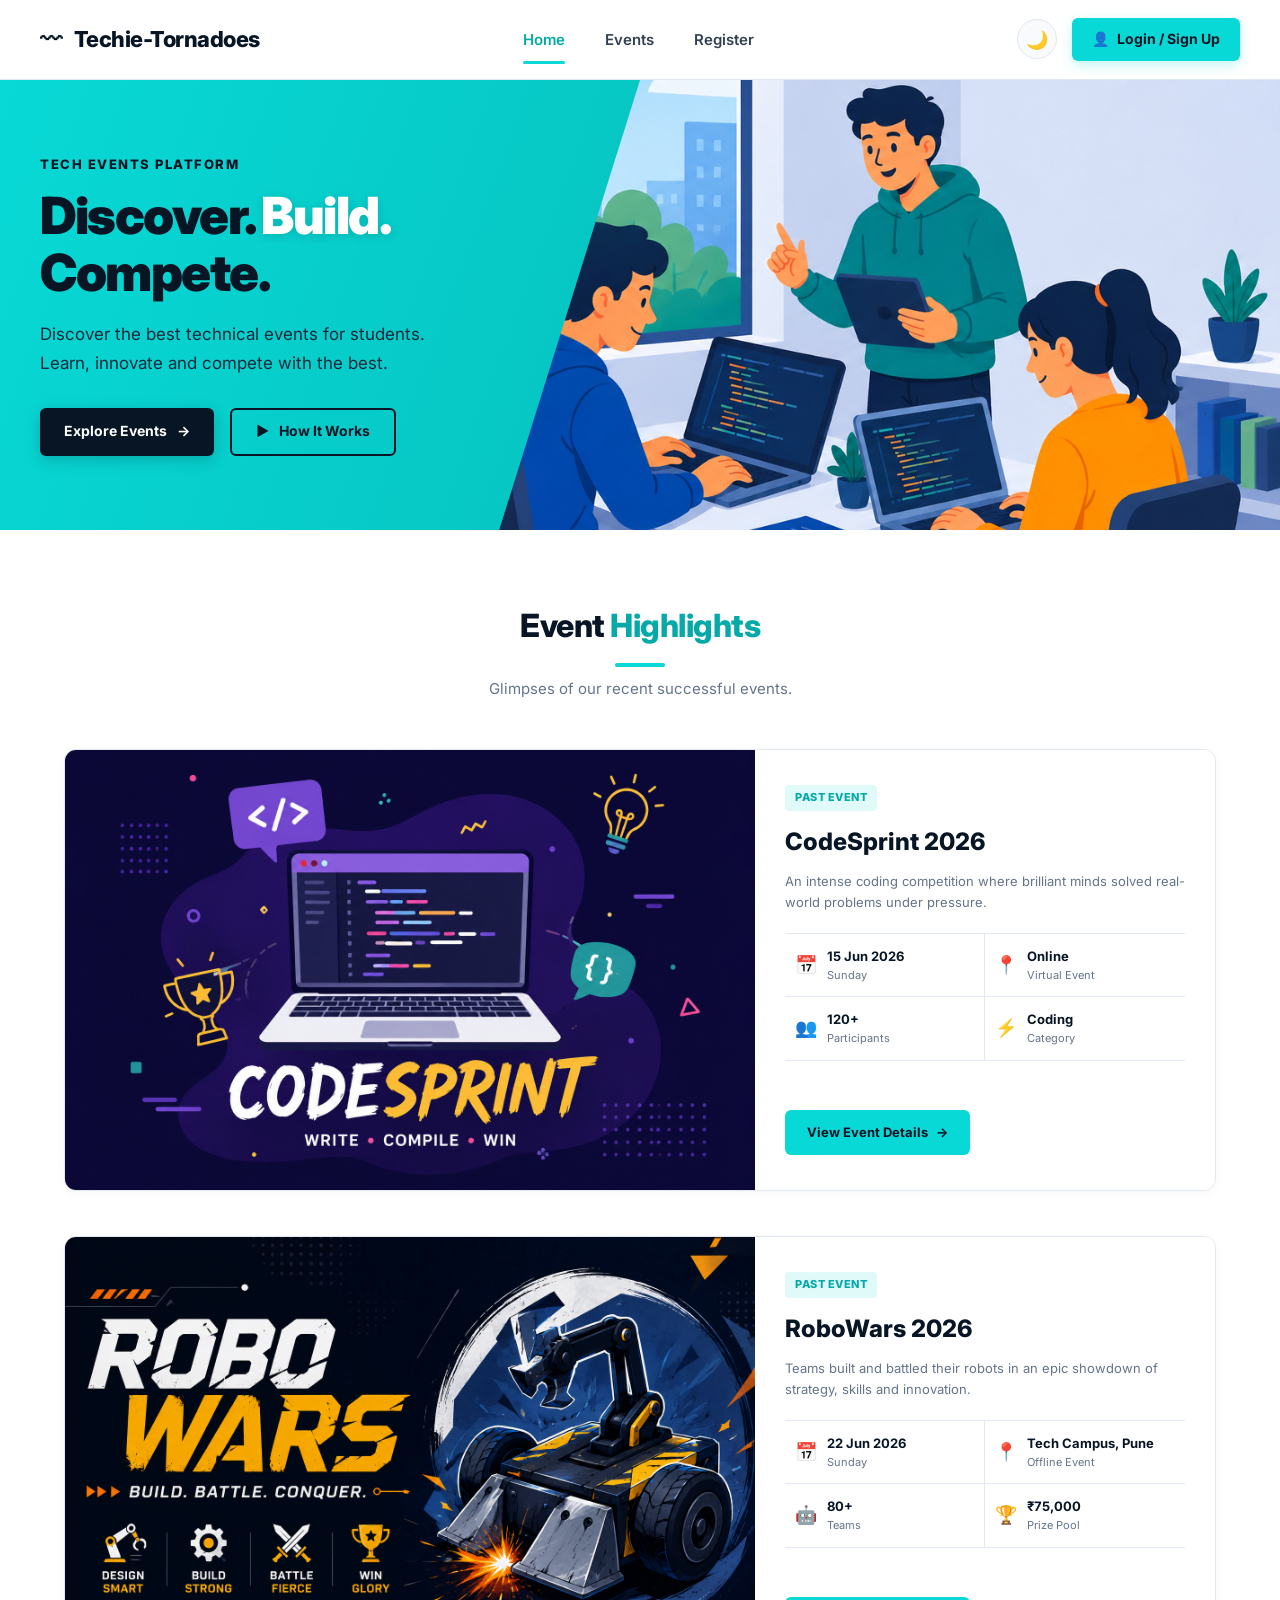
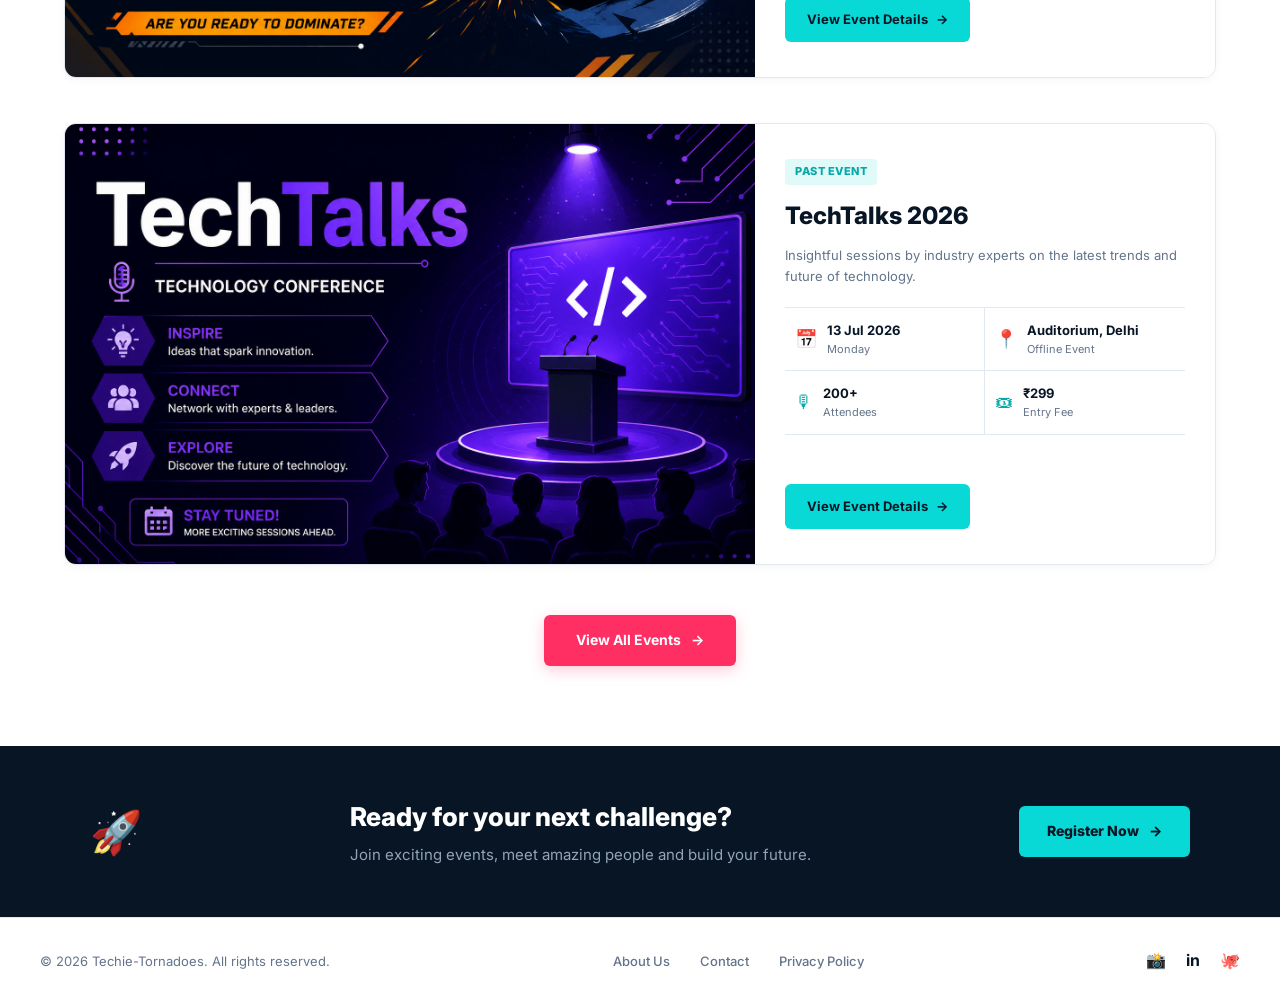
==== index.html @ 394c323d "merge remote changes" ====
<!DOCTYPE html>
<html lang="en">
<head>
    <meta charset="UTF-8">
    <meta name="viewport" content="width=device-width, initial-scale=1.0">
    <title>Techie-Tornadoes | Discover. Build. Compete.</title>
    <meta name="description" content="Discover the best technical events, workshops, hackathons and competitions for students with Techie-Tornadoes.">

    <!-- Google Fonts -->
    <link rel="preconnect" href="https://fonts.googleapis.com">
    <link rel="preconnect" href="https://fonts.gstatic.com" crossorigin>
    <link href="https://fonts.googleapis.com/css2?family=Inter:wght@400;500;600;700;800;900&display=swap" rel="stylesheet">

    <!-- Stylesheets -->
    <link rel="stylesheet" href="css/style.css">
    <link rel="stylesheet" href="css/dark-mode.css">
    <link rel="stylesheet" href="css/responsive.css">
</head>

<body>

    <!-- ================= NAVBAR ================= -->
    <header class="navbar">
        <div class="nav-container">
            <a href="index.html" class="brand">
                <span class="bimages/hero/hero.jpgrand-icon">〰</span>
                <span>Techie-Tornadoes</span>
            </a>

            <nav class="nav-links">
                <a href="index.html" class="active">Home</a>
                <a href="events.html">Events</a>
                <a href="registration.html">Register</a>
            </nav>

            <div class="nav-right-actions">
                <button type="button" class="dark-mode-toggle" id="themeToggle" aria-label="Toggle dark mode">
                    <span class="theme-icon">🌙</span>
                </button>
                <a href="registration.html" class="login-btn">
                    <span>👤</span>
                    Login / Sign Up
                </a>
            </div>
        </div>
    </header>

    <!-- ================= HERO ================= -->
    <main>
        <section class="hero">
            <div class="hero-content">
                <div class="hero-text">
                    <p class="eyebrow">TECH EVENTS PLATFORM</p>
                    <h1>Discover. <span class="turquoise">Build.</span> Compete.</h1>
                    <p class="hero-description">
                        Discover the best technical events for students.<br>
                        Learn, innovate and compete with the best.
                    </p>
                    <div class="hero-buttons">
                        <a href="events.html" class="primary-btn">
                            Explore Events <span>→</span>
                        </a>
                        <a href="#highlights" class="secondary-btn">
                            <span>▶</span> How It Works
                        </a>
                    </div>
                </div>

                <div class="hero-image">
                    <img src="images/herosection.png" alt="Students collaborating on tech project" onerror="this.src='https://images.unsplash.com/photo-1522071820081-009f0129c71c?auto=format&fit=crop&w=1000&q=80';">
                </div>
            </div>
        </section>

        <!-- ================= EVENT HIGHLIGHTS ================= -->
        <section id="highlights" class="highlights">
            <div class="section-header">
                <h2>Event <span>Highlights</span></h2>
                <p>Glimpses of our recent successful events.</p>
            </div>

            <div class="highlight-events">

                <!-- FEATURED EVENT 1: CODESPRINT -->
                <article class="highlight-event">
                    <div class="highlight-gallery">
                        <img class="main-event-image" src="images/codesprint.png" onerror="this.src='https://images.unsplash.com/photo-1517694712202-14dd9538aa97?auto=format&fit=crop&w=800&q=80';">
                    </div>

                    <div class="event-details">
                        <span class="past-event">PAST EVENT</span>
                        <h3>CodeSprint 2026</h3>
                        <p class="event-description">
                            An intense coding competition where brilliant minds solved real-world problems under pressure.
                        </p>

                        <div class="event-info-grid">
                            <div class="event-info">
                                <span class="info-icon">📅</span>
                                <div>
                                    <strong>15 Jun 2026</strong>
                                    <small>Sunday</small>
                                </div>
                            </div>
                            <div class="event-info">
                                <span class="info-icon">📍</span>
                                <div>
                                    <strong>Online</strong>
                                    <small>Virtual Event</small>
                                </div>
                            </div>
                            <div class="event-info">
                                <span class="info-icon">👥</span>
                                <div>
                                    <strong>120+</strong>
                                    <small>Participants</small>
                                </div>
                            </div>
                            <div class="event-info">
                                <span class="info-icon">⚡</span>
                                <div>
                                    <strong>Coding</strong>
                                    <small>Category</small>
                                </div>
                            </div>
                        </div>

                        <a href="events.html" class="event-details-btn">
                            View Event Details <span>→</span>
                        </a>
                    </div>
                </article>

                <!-- FEATURED EVENT 2: ROBOWARS -->
                <article class="highlight-event">
                    <div class="highlight-gallery">
                        <img class="main-event-image" src="images/robowars.png" alt="RoboWars 2026 Event" onerror="this.src='https://images.unsplash.com/photo-1485827404703-89b55fcc595e?auto=format&fit=crop&w=800&q=80';">
                    </div>

                    <div class="event-details">
                        <span class="past-event">PAST EVENT</span>
                        <h3>RoboWars 2026</h3>
                        <p class="event-description">
                            Teams built and battled their robots in an epic showdown of strategy, skills and innovation.
                        </p>

                        <div class="event-info-grid">
                            <div class="event-info">
                                <span class="info-icon">📅</span>
                                <div>
                                    <strong>22 Jun 2026</strong>
                                    <small>Sunday</small>
                                </div>
                            </div>
                            <div class="event-info">
                                <span class="info-icon">📍</span>
                                <div>
                                    <strong>Tech Campus, Pune</strong>
                                    <small>Offline Event</small>
                                </div>
                            </div>
                            <div class="event-info">
                                <span class="info-icon">🤖</span>
                                <div>
                                    <strong>80+</strong>
                                    <small>Teams</small>
                                </div>
                            </div>
                            <div class="event-info">
                                <span class="info-icon">🏆</span>
                                <div>
                                    <strong>₹75,000</strong>
                                    <small>Prize Pool</small>
                                </div>
                            </div>
                        </div>

                        <a href="events.html" class="event-details-btn">
                            View Event Details <span>→</span>
                        </a>
                    </div>
                </article>

                <!-- FEATURED EVENT 3: TECHTALKS -->
                <article class="highlight-event">
                    <div class="highlight-gallery">
                        <img class="main-event-image" src="images/techtalks.png" alt="TechTalks 2026 Event" onerror="this.src='https://images.unsplash.com/photo-1475721027785-f74eccf877e2?auto=format&fit=crop&w=800&q=80';">
                    </div>

                    <div class="event-details">
                        <span class="past-event">PAST EVENT</span>
                        <h3>TechTalks 2026</h3>
                        <p class="event-description">
                            Insightful sessions by industry experts on the latest trends and future of technology.
                        </p>

                        <div class="event-info-grid">
                            <div class="event-info">
                                <span class="info-icon">📅</span>
                                <div>
                                    <strong>13 Jul 2026</strong>
                                    <small>Monday</small>
                                </div>
                            </div>
                            <div class="event-info">
                                <span class="info-icon">📍</span>
                                <div>
                                    <strong>Auditorium, Delhi</strong>
                                    <small>Offline Event</small>
                                </div>
                            </div>
                            <div class="event-info">
                                <span class="info-icon">🎙</span>
                                <div>
                                    <strong>200+</strong>
                                    <small>Attendees</small>
                                </div>
                            </div>
                            <div class="event-info">
                                <span class="info-icon">🎟</span>
                                <div>
                                    <strong>₹299</strong>
                                    <small>Entry Fee</small>
                                </div>
                            </div>
                        </div>

                        <a href="events.html" class="event-details-btn">
                            View Event Details <span>→</span>
                        </a>
                    </div>
                </article>

            </div>

            <a href="events.html" class="view-events">
                View All Events <span>→</span>
            </a>
        </section>

        <!-- ================= CTA ================= -->
        <section class="cta">
            <div class="cta-container">
                <div class="cta-icon">🚀</div>
                <div class="cta-text">
                    <h2>Ready for your next challenge?</h2>
                    <p>Join exciting events, meet amazing people and build your future.</p>
                </div>
                <a href="registration.html" class="cta-button">
                    Register Now <span>→</span>
                </a>
            </div>
        </section>
    </main>

    <!-- ================= FOOTER ================= -->
    <footer>
        <div class="footer-container">
            <p>© <span data-current-year>2026</span> Techie-Tornadoes. All rights reserved.</p>
            <div class="footer-links">
                <a href="#">About Us</a>
                <a href="#">Contact</a>
                <a href="#">Privacy Policy</a>
            </div>
            <div class="social-links">
                <a href="#" aria-label="Instagram">📸</a>
                <a href="#" aria-label="LinkedIn">in</a>
                <a href="#" aria-label="GitHub">🐙</a>
            </div>
        </div>
    </footer>

    <!-- Scripts -->
    <script src="js/storage.js"></script>
    <script src="js/dark-mode.js"></script>
    <script src="js/main.js"></script>

</body>

</html>
---- css/style.css ----
/* =====================================================
   TECHIE-TORNADOES
   Main Website Styles & Design System
   ===================================================== */

/* ================= VARIABLES ================= */
:root {
    --primary: #08d9d6;
    --primary-dark: #05aaa8;
    --primary-light: #e0f9f9;

    --pink: #ff2e63;
    --pink-dark: #e92558;
    --pink-light: #ffe8ef;

    --navy: #071525;
    --navy-light: #152232;
    --dark: #151a22;

    --text: #111827;
    --text-muted: #64748b;

    --background: #f8fafc;
    --white: #ffffff;

    --border: #e2e8f0;
    --border-subtle: #edf2f7;

    --radius-sm: 6px;
    --radius: 12px;
    --radius-lg: 16px;

    --shadow-sm: 0 2px 8px rgba(7, 21, 37, 0.04);
    --shadow: 0 8px 25px rgba(7, 21, 37, 0.08);
    --shadow-hover: 0 16px 35px rgba(7, 21, 37, 0.12);

    --transition: all 0.25s cubic-bezier(0.4, 0, 0.2, 1);
}

/* ================= RESET ================= */
* {
    margin: 0;
    padding: 0;
    box-sizing: border-box;
}

html {
    scroll-behavior: smooth;
    font-size: 16px;
}

body {
    font-family: 'Inter', -apple-system, BlinkMacSystemFont, "Segoe UI", Roboto, sans-serif;
    color: var(--text);
    background: var(--background);
    line-height: 1.6;
    overflow-x: hidden;
    transition: background-color 0.3s ease, color 0.3s ease;
}

a {
    text-decoration: none;
    color: inherit;
    transition: var(--transition);
}

img {
    max-width: 100%;
    height: auto;
    display: block;
}

button, input, select, textarea {
    font-family: inherit;
}

/* ================= NAVBAR ================= */
.navbar {
    height: 80px;
    background: var(--white);
    border-bottom: 1px solid var(--border);
    position: sticky;
    top: 0;
    z-index: 1000;
    transition: var(--transition);
}

.navbar-scrolled {
    box-shadow: var(--shadow);
    height: 72px;
}

.nav-container {
    max-width: 1380px;
    height: 100%;
    margin: 0 auto;
    padding: 0 40px;
    display: flex;
    align-items: center;
    justify-content: space-between;
    gap: 20px;
}

.brand {
    display: flex;
    align-items: center;
    gap: 12px;
    color: var(--navy);
    font-size: 22px;
    font-weight: 800;
    letter-spacing: -0.5px;
}

.brand-icon {
    width: 38px;
    height: 38px;
    display: flex;
    align-items: center;
    justify-content: center;
    border: 3px solid var(--primary);
    border-radius: 50%;
    color: var(--primary);
    font-size: 22px;
    font-weight: 900;
    transform: rotate(-10deg);
    transition: var(--transition);
}

.brand:hover .brand-icon {
    transform: rotate(15deg) scale(1.05);
}

.nav-links {
    display: flex;
    align-items: center;
    gap: 40px;
}

.nav-links a {
    position: relative;
    padding: 10px 0;
    font-size: 15px;
    font-weight: 600;
    color: #334155;
}

.nav-links a:hover {
    color: var(--primary-dark);
}

.nav-links a.active {
    color: var(--primary-dark);
}

.nav-links a.active::after {
    content: "";
    position: absolute;
    left: 0;
    bottom: -2px;
    width: 100%;
    height: 3px;
    background: var(--primary);
    border-radius: 2px;
}

.nav-right-actions {
    display: flex;
    align-items: center;
    gap: 15px;
}

.login-btn {
    display: inline-flex;
    align-items: center;
    gap: 8px;
    padding: 10px 20px;
    border-radius: var(--radius-sm);
    background: var(--primary);
    color: var(--navy);
    font-size: 14px;
    font-weight: 700;
    box-shadow: 0 4px 12px rgba(8, 217, 214, 0.25);
    transition: var(--transition);
}

.login-btn:hover {
    background: var(--primary-dark);
    color: white;
    transform: translateY(-2px);
    box-shadow: 0 6px 18px rgba(8, 217, 214, 0.35);
}

/* Dark Mode Toggle Button */
.dark-mode-toggle {
    background: var(--background);
    border: 1px solid var(--border);
    color: var(--navy);
    width: 40px;
    height: 40px;
    border-radius: 50%;
    display: flex;
    align-items: center;
    justify-content: center;
    cursor: pointer;
    font-size: 18px;
    transition: var(--transition);
}

.dark-mode-toggle:hover {
    background: var(--primary-light);
    border-color: var(--primary);
    transform: rotate(20deg);
}

/* ================= HERO SECTION ================= */
.hero {
    background: #f4fbfc;
    overflow: hidden;
}

.hero-content {
    position: relative;
    min-height: 450px;
    max-width: 1500px;
    margin: 0 auto;
    overflow: hidden;
}
.hero-text {
    position: relative;
    width: 50%;
    min-height: 450px;
    padding: 70px 60px 70px max(40px, calc((100vw - 1380px) / 2));
    display: flex;
    flex-direction: column;
    justify-content: center;
    background: linear-gradient(110deg, #08d9d6 0%, #06c3c0 100%);
    z-index: 2;
    clip-path: polygon(0 0, 100% 0, 78% 100%, 0 100%);
}
.eyebrow {
    color: var(--navy);
    font-size: 13px;
    font-weight: 800;
    letter-spacing: 1.5px;
    text-transform: uppercase;
    margin-bottom: 12px;
    position: relative;
    z-index: 2;
}

.hero h1 {
    position: relative;
    z-index: 2;
    font-size: clamp(38px, 4vw, 56px);
    line-height: 1.1;
    letter-spacing: -1.5px;
    font-weight: 900;
    color: var(--navy);
    margin-bottom: 20px;
}

.hero h1 span.turquoise {
    color: var(--white);
    text-shadow: 0 2px 10px rgba(7, 21, 37, 0.15);
}

.hero-description {
    position: relative;
    z-index: 2;
    color: #1e293b;
    font-size: 17px;
    line-height: 1.7;
    margin-bottom: 30px;
    max-width: 480px;
}

.hero-buttons {
    position: relative;
    z-index: 3;
    display: flex;
    align-items: center;
    gap: 16px;
}

.primary-btn, .secondary-btn {
    min-height: 48px;
    padding: 0 24px;
    display: inline-flex;
    align-items: center;
    justify-content: center;
    gap: 10px;
    border-radius: var(--radius-sm);
    font-size: 14px;
    font-weight: 700;
    cursor: pointer;
    transition: var(--transition);
}

.primary-btn {
    background: var(--navy);
    color: white;
    box-shadow: 0 4px 15px rgba(7, 21, 37, 0.2);
}

.primary-btn:hover {
    background: var(--navy-light);
    transform: translateY(-2px);
    box-shadow: 0 8px 22px rgba(7, 21, 37, 0.3);
}

.secondary-btn {
    background: transparent;
    border: 2px solid var(--navy);
    color: var(--navy);
}

.secondary-btn:hover {
    background: rgba(7, 21, 37, 0.08);
    transform: translateY(-2px);
}
.hero-image {
    position: absolute;
    top: 0;
    right: 0;
    width: 100%;
    height: 100%;
    overflow: hidden;
    z-index: 1;
}

.hero-image img {
    width: 100%;
    height: 100%;
    object-fit: cover;
    object-position: center;
    transition: transform 0.6s ease;
}

.hero-image:hover img {
    transform: scale(1.03);
}
/* ================= EVENT HIGHLIGHTS ================= */
.highlights {
    padding: 70px 5% 80px;
    background: var(--white);
    text-align: center;
}

.section-header {
    margin-bottom: 48px;
}

.section-header h2 {
    font-size: 32px;
    font-weight: 800;
    color: var(--navy);
    letter-spacing: -0.5px;
}

.section-header h2 span {
    color: var(--primary-dark);
}

.section-header h2::after {
    content: "";
    display: block;
    width: 50px;
    height: 4px;
    background: var(--primary);
    margin: 12px auto 0;
    border-radius: 2px;
}

.section-header p {
    margin-top: 10px;
    color: var(--text-muted);
    font-size: 15px;
}

.highlight-events {
    max-width: 1240px;
    margin: 0 auto;
    display: flex;
    flex-direction: column;
    gap: 45px;
}

.highlight-event {
    width: 100%;
    min-height: 440px;
    display: grid;
    grid-template-columns: 60% 40%;
    background: var(--white);
    border: 1px solid var(--border);
    border-radius: var(--radius);
    overflow: hidden;
    box-shadow: var(--shadow-sm);
    text-align: left;
    transition: var(--transition);
}

.highlight-event:hover {
    transform: translateY(-4px);
    box-shadow: var(--shadow-hover);
}

.highlight-gallery {
    position: relative;
    min-height: 440px;
    background: var(--dark);
    overflow: hidden;
}

.main-event-image {
    width: 100%;
    height: 440px;
    object-fit: cover;
    object-position: center;
    display: block;
}

.event-details {
    padding: 35px 30px;
    display: flex;
    flex-direction: column;
    background: white;
}

.past-event {
    width: fit-content;
    padding: 4px 10px;
    border-radius: 4px;
    background: var(--primary-light);
    color: var(--primary-dark);
    font-size: 11px;
    font-weight: 800;
    letter-spacing: 0.5px;
    margin-bottom: 12px;
}

.event-details h3 {
    color: var(--navy);
    font-size: 24px;
    font-weight: 800;
    margin-bottom: 10px;
}

.event-description {
    color: var(--text-muted);
    font-size: 13px;
    line-height: 1.6;
    margin-bottom: 20px;
}

.event-info-grid {
    display: grid;
    grid-template-columns: repeat(2, 1fr);
    border-top: 1px solid var(--border);
    margin-bottom: 24px;
}

.event-info {
    padding: 12px 10px;
    display: flex;
    align-items: center;
    gap: 10px;
    border-bottom: 1px solid var(--border);
}

.event-info:nth-child(odd) {
    border-right: 1px solid var(--border);
}

.info-icon {
    font-size: 18px;
    color: var(--primary-dark);
}

.event-info strong {
    display: block;
    color: var(--navy);
    font-size: 13px;
    font-weight: 700;
}

.event-info small {
    display: block;
    color: var(--text-muted);
    font-size: 11px;
}

.event-details-btn {
    width: fit-content;
    padding: 12px 22px;
    margin-top: auto;
    border-radius: var(--radius-sm);
    background: var(--primary);
    color: var(--navy);
    font-size: 13px;
    font-weight: 700;
    display: inline-flex;
    align-items: center;
    gap: 8px;
    transition: var(--transition);
}

.event-details-btn:hover {
    background: var(--primary-dark);
    color: white;
    transform: translateY(-2px);
}

.view-events {
    margin-top: 50px;
    padding: 14px 32px;
    display: inline-flex;
    align-items: center;
    gap: 10px;
    border-radius: var(--radius-sm);
    background: var(--pink);
    color: white;
    font-size: 14px;
    font-weight: 700;
    box-shadow: 0 4px 15px rgba(255, 46, 99, 0.25);
    transition: var(--transition);
}

.view-events:hover {
    background: var(--pink-dark);
    transform: translateY(-2px);
    box-shadow: 0 8px 22px rgba(255, 46, 99, 0.35);
}

/* ================= CTA ================= */
.cta {
    background: var(--navy);
    color: white;
    padding: 50px 20px;
}

.cta-container {
    max-width: 1100px;
    margin: 0 auto;
    display: flex;
    align-items: center;
    justify-content: space-between;
    gap: 30px;
}

.cta-icon {
    font-size: 42px;
    color: var(--primary);
}

.cta-text flex {
    flex: 1;
}

.cta-text h2 {
    font-size: 26px;
    font-weight: 800;
    margin-bottom: 6px;
}

.cta-text p {
    color: #94a3b8;
    font-size: 15px;
}

.cta-button {
    padding: 14px 28px;
    border-radius: var(--radius-sm);
    background: var(--primary);
    color: var(--navy);
    font-weight: 800;
    font-size: 14px;
    white-space: nowrap;
    display: inline-flex;
    align-items: center;
    gap: 10px;
    transition: var(--transition);
}

.cta-button:hover {
    background: white;
    transform: translateY(-2px);
}

/* ================= FOOTER ================= */
footer {
    background: var(--white);
    border-top: 1px solid var(--border);
    padding: 30px 0;
}

.footer-container {
    max-width: 1380px;
    margin: 0 auto;
    padding: 0 40px;
    display: flex;
    align-items: center;
    justify-content: space-between;
    gap: 20px;
}

.footer-container p {
    color: var(--text-muted);
    font-size: 13px;
}

.footer-links {
    display: flex;
    gap: 30px;
}

.footer-links a {
    color: var(--text-muted);
    font-size: 13px;
    font-weight: 500;
}

.footer-links a:hover {
    color: var(--primary-dark);
}

.social-links {
    display: flex;
    gap: 20px;
}

.social-links a {
    color: var(--navy);
    font-size: 16px;
    font-weight: 700;
}

.social-links a:hover {
    color: var(--primary-dark);
}

/* Button Ripple Effect */
.ripple {
    position: absolute;
    border-radius: 50%;
    transform: scale(0);
    animation: ripple-animation 0.6s linear;
    background-color: rgba(255, 255, 255, 0.4);
}

@keyframes ripple-animation {
    to {
        transform: scale(4);
        opacity: 0;
    }
}
---- css/dark-mode.css ----
/* =====================================================
   TECHIE-TORNADOES
   Dark Mode Theme Stylesheet
   Activated via body.dark-mode or [data-theme="dark"]
   ===================================================== */

body.dark-mode,
[data-theme="dark"] body {
    --background: #07111e;
    --white: #0d1929;
    --navy: #f8fafc;
    --text: #e2e8f0;
    --text-muted: #94a3b8;
    --border: #1e2d42;
    --border-subtle: #162436;
    --shadow: 0 8px 30px rgba(0, 0, 0, 0.4);
    --shadow-hover: 0 16px 40px rgba(0, 0, 0, 0.6);
    background-color: var(--background);
    color: var(--text);
}

/* Navbar Dark Mode */
body.dark-mode .navbar {
    background: #0b1726;
    border-bottom-color: #1e2d42;
}

body.dark-mode .brand {
    color: #f8fafc;
}

body.dark-mode .nav-links a {
    color: #cbd5e1;
}

body.dark-mode .nav-links a:hover,
body.dark-mode .nav-links a.active {
    color: var(--primary);
}

body.dark-mode .dark-mode-toggle {
    background: #162538;
    border-color: #283a54;
    color: #fbbf24;
}

/* Hero Section Dark Mode */
body.dark-mode .hero {
    background: #07111e;
}

body.dark-mode .hero-text::after {
    background: #07111e;
}

body.dark-mode .hero h1 {
    color: #07111e;
}

body.dark-mode .eyebrow {
    color: #07111e;
}

body.dark-mode .hero-description {
    color: #0f172a;
}

body.dark-mode .secondary-btn {
    border-color: #07111e;
    color: #07111e;
}

/* Highlights Section Dark Mode */
body.dark-mode .highlights {
    background: #091524;
}

body.dark-mode .section-header h2 {
    color: #f8fafc;
}

body.dark-mode .highlight-event {
    background: #0f1d2e;
    border-color: #1e2e45;
}

body.dark-mode .event-details {
    background: #0f1d2e;
}

body.dark-mode .event-details h3 {
    color: #f8fafc;
}

body.dark-mode .event-info strong {
    color: #f8fafc;
}

body.dark-mode .past-event {
    background: rgba(8, 217, 214, 0.15);
    color: var(--primary);
}

/* Events Page Dark Mode */
body.dark-mode .events-hero-text h1,
body.dark-mode .events-eyebrow,
body.dark-mode .events-hero-text p {
    color: #07111e;
}

body.dark-mode .events-eyebrow {
    background: rgba(7, 17, 30, 0.12);
}

body.dark-mode .events-hero::after {
    background: linear-gradient(to bottom, transparent, var(--background));
}

body.dark-mode .event-controls {
    background: #0f1d2e;
    border-color: #1e2e45;
    box-shadow: 0 2px 12px rgba(0, 0, 0, 0.25);
}

body.dark-mode .search-box,
body.dark-mode .filter-select,
body.dark-mode .category-filter {
    background: #152438;
    border-color: #24364e;
    color: #e2e8f0;
}

body.dark-mode .search-box:focus-within,
body.dark-mode .filter-select:focus {
    background: #1a2d45;
    border-color: var(--primary);
    box-shadow: 0 0 0 3px rgba(8, 217, 214, 0.15);
}

body.dark-mode .filter-select:hover {
    background: #1a2d45;
    border-color: #2e4562;
}

body.dark-mode .search-box input {
    color: #e2e8f0;
}

body.dark-mode .search-box input::placeholder {
    color: #64748b;
}

body.dark-mode .category-filter:hover {
    border-color: var(--primary);
    box-shadow: 0 4px 12px rgba(8, 217, 214, 0.12);
}

body.dark-mode .category-filter.active {
    background: linear-gradient(135deg, var(--primary) 0%, #06c6c4 100%);
    color: #07111e;
    box-shadow: 0 4px 16px rgba(8, 217, 214, 0.25);
}

body.dark-mode .event-row {
    background: #0f1d2e;
    border-color: #1e2e45;
    box-shadow: 0 2px 12px rgba(0, 0, 0, 0.2);
}

body.dark-mode .event-row:hover {
    border-color: rgba(8, 217, 214, 0.35);
    box-shadow: 0 10px 28px rgba(0, 0, 0, 0.35);
}

body.dark-mode .event-row:hover .event-main-info h2 {
    color: var(--primary);
}

body.dark-mode .event-row:hover .event-description .event-details > div {
    background: rgba(8, 217, 214, 0.06);
}

body.dark-mode .event-main-info h2 {
    color: #f8fafc;
}

body.dark-mode .event-basic-info span {
    color: #94a3b8;
}

body.dark-mode .event-description p {
    color: #94a3b8;
}

body.dark-mode .event-description .event-details span {
    color: #64748b;
}

body.dark-mode .event-details b {
    color: #f8fafc;
}

body.dark-mode .event-description .event-details > div {
    border-color: #24364e;
}

body.dark-mode .event-description {
    border-left-color: #24364e;
}

body.dark-mode .details-toggle-btn {
    background: rgba(8, 217, 214, 0.08);
    border-color: rgba(8, 217, 214, 0.25);
    color: var(--primary);
}

body.dark-mode .details-toggle-btn:hover {
    background: rgba(8, 217, 214, 0.15);
    border-color: var(--primary);
    color: #ffffff;
}

body.dark-mode .direct-register-btn {
    color: #07111e;
}

body.dark-mode .direct-register-btn:hover {
    color: #ffffff;
}

body.dark-mode .event-extra-details {
    background: linear-gradient(135deg, #0a1422 0%, #0d1a2a 100%);
    border-left-color: var(--primary);
}

body.dark-mode .extra-desc {
    color: #94a3b8 !important;
}

body.dark-mode .no-events-state {
    background: #0f1d2e;
    border-color: #24364e;
}

body.dark-mode .no-events-state h3 {
    color: #f8fafc;
}

/* Registration Page Dark Mode */
body.dark-mode .registration-page {
    background: #07111e;
}

body.dark-mode .intro-eyebrow,
body.dark-mode .intro-content h1,
body.dark-mode .intro-description {
    color: #07111e;
}

body.dark-mode .stat-card {
    background: rgba(7, 17, 30, 0.25);
    border-color: rgba(255, 255, 255, 0.3);
}

body.dark-mode .registration-form-section {
    background: #07111e;
}

body.dark-mode .registration-card {
    background: #0f1d2e;
    border-color: #1e2e45;
}

body.dark-mode .form-heading h2 {
    color: #f8fafc;
}

body.dark-mode .form-group label {
    color: #f8fafc;
}

body.dark-mode .input-wrapper,
body.dark-mode .form-group select,
body.dark-mode .social-register button {
    background: #152438;
    border-color: #24364e;
    color: #e2e8f0;
}

body.dark-mode .input-wrapper input {
    color: #e2e8f0;
}

body.dark-mode .why-join {
    background: #091524;
}

body.dark-mode .why-heading h2,
body.dark-mode .benefit h3 {
    color: #f8fafc;
}

body.dark-mode footer {
    background: #0b1726;
    border-top-color: #1e2d42;
}

body.dark-mode .footer-container p,
body.dark-mode .footer-links a,
body.dark-mode .social-links a {
    color: #94a3b8;
}
---- css/responsive.css ----
/* =====================================================
   TECHIE-TORNADOES
   Responsive Media Queries & Mobile Menu Drawer
   ===================================================== */

/* ================= MOBILE HAMBURGER TOGGLE ================= */
.mobile-menu-toggle {
    display: none;
    flex-direction: column;
    justify-content: space-between;
    width: 28px;
    height: 20px;
    background: transparent;
    border: none;
    cursor: pointer;
    z-index: 1100;
    padding: 0;
}

.mobile-menu-toggle .bar {
    width: 100%;
    height: 3px;
    background: var(--navy);
    border-radius: 2px;
    transition: var(--transition);
}

.mobile-menu-toggle.is-active .bar:nth-child(1) {
    transform: translateY(8px) rotate(45deg);
}

.mobile-menu-toggle.is-active .bar:nth-child(2) {
    opacity: 0;
}

.mobile-menu-toggle.is-active .bar:nth-child(3) {
    transform: translateY(-9px) rotate(-45deg);
}

/* ================= TABLET & DESKTOP (1024px to 1200px) ================= */
@media (max-width: 1100px) {
    .nav-container {
        padding: 0 25px;
    }

    .hero-content {
        grid-template-columns: 50% 50%;
    }

    .highlight-event {
        grid-template-columns: 55% 45%;
    }

    .event-row {
        grid-template-columns: 160px 170px 1fr 120px;
        gap: 15px;
    }

    .registration-page {
        grid-template-columns: 45% 55%;
    }

    .intro-stats {
        grid-template-columns: 1fr;
        gap: 8px;
    }
}

/* ================= MEDIUM TABLET (768px to 1024px) ================= */
@media (max-width: 900px) {
    .event-controls {
        grid-template-columns: 1fr 1fr;
        grid-template-rows: auto auto;
    }

    .event-row {
        grid-template-columns: 1fr;
        gap: 15px;
        text-align: left;
    }

    .event-image {
        height: 180px;
    }

    .event-description {
        padding-left: 0;
        border-left: none;
    }

    .event-actions {
        align-items: flex-start;
        flex-direction: row;
        gap: 15px;
    }

    .registration-page {
        grid-template-columns: 1fr;
    }

    .registration-intro {
        padding: 40px 20px;
    }

    .intro-content {
        margin-left: 0;
        padding: 0;
        max-width: 100%;
    }

    .registration-form-section {
        padding: 25px 15px;
    }
}

/* ================= MOBILE VIEWPORTS (Up to 768px) ================= */
@media (max-width: 768px) {
    /* Navbar Mobile Menu Drawer */
    .mobile-menu-toggle {
        display: flex;
    }

    .nav-links {
        position: fixed;
        top: 80px;
        left: 0;
        width: 100%;
        height: calc(100vh - 80px);
        background: var(--white);
        flex-direction: column;
        align-items: center;
        justify-content: flex-start;
        padding-top: 40px;
        gap: 30px;
        transform: translateY(-100%);
        opacity: 0;
        visibility: hidden;
        transition: var(--transition);
        z-index: 1000;
        box-shadow: var(--shadow);
    }

    .nav-links.mobile-open {
        transform: translateY(0);
        opacity: 1;
        visibility: visible;
    }

    .nav-links a {
        font-size: 18px;
    }

    /* Hero Responsive */
    .hero-content {
        grid-template-columns: 1fr;
    }

    .hero-text {
        padding: 45px 20px;
    }

    .hero-text::after {
        display: none;
    }

    .hero h1 {
        font-size: 34px;
    }

    .hero-image {
        height: 250px;
    }

    .hero-buttons {
        flex-direction: column;
        align-items: stretch;
    }

    .primary-btn, .secondary-btn {
        width: 100%;
    }

    /* Event Highlights Responsive */
    .highlight-event {
        grid-template-columns: 1fr;
        min-height: auto;
    }

    .highlight-gallery {
        min-height: 280px;
    }

    .main-event-image {
        height: 220px;
    }

    .gallery-arrow {
        top: 110px;
    }

    .event-details {
        padding: 25px 20px;
    }

    .event-info-grid {
        grid-template-columns: 1fr;
    }

    .event-info:nth-child(odd) {
        border-right: none;
    }

    /* Events Search Controls Responsive */
    .events-hero-content {
        grid-template-columns: 1fr;
    }

    .events-hero-image {
        height: 200px;
    }

    .events-hero-image::before {
        display: none;
    }

    .events-main {
        padding: 25px 15px 40px;
    }

    .event-controls {
        grid-template-columns: 1fr;
    }

    .category-filters {
        padding-bottom: 8px;
    }

    /* Registration Form Responsive */
    .form-row {
        grid-template-columns: 1fr;
        gap: 12px;
    }

    .registration-card {
        padding: 25px 20px;
    }

    .social-register {
        grid-template-columns: 1fr;
    }

    .benefits-grid {
        grid-template-columns: 1fr;
        gap: 20px;
    }

    .cta-container, .login-cta-container {
        flex-direction: column;
        text-align: center;
        gap: 20px;
    }

    .footer-container {
        flex-direction: column;
        text-align: center;
        gap: 20px;
    }
}

/* ================= SMALL MOBILE (Up to 375px) ================= */
@media (max-width: 375px) {
    .nav-container {
        padding: 0 15px;
    }

    .brand {
        font-size: 18px;
    }

    .brand-icon {
        width: 32px;
        height: 32px;
        font-size: 18px;
    }

    .hero h1 {
        font-size: 28px;
    }

    .intro-content h1 {
        font-size: 30px;
    }
}
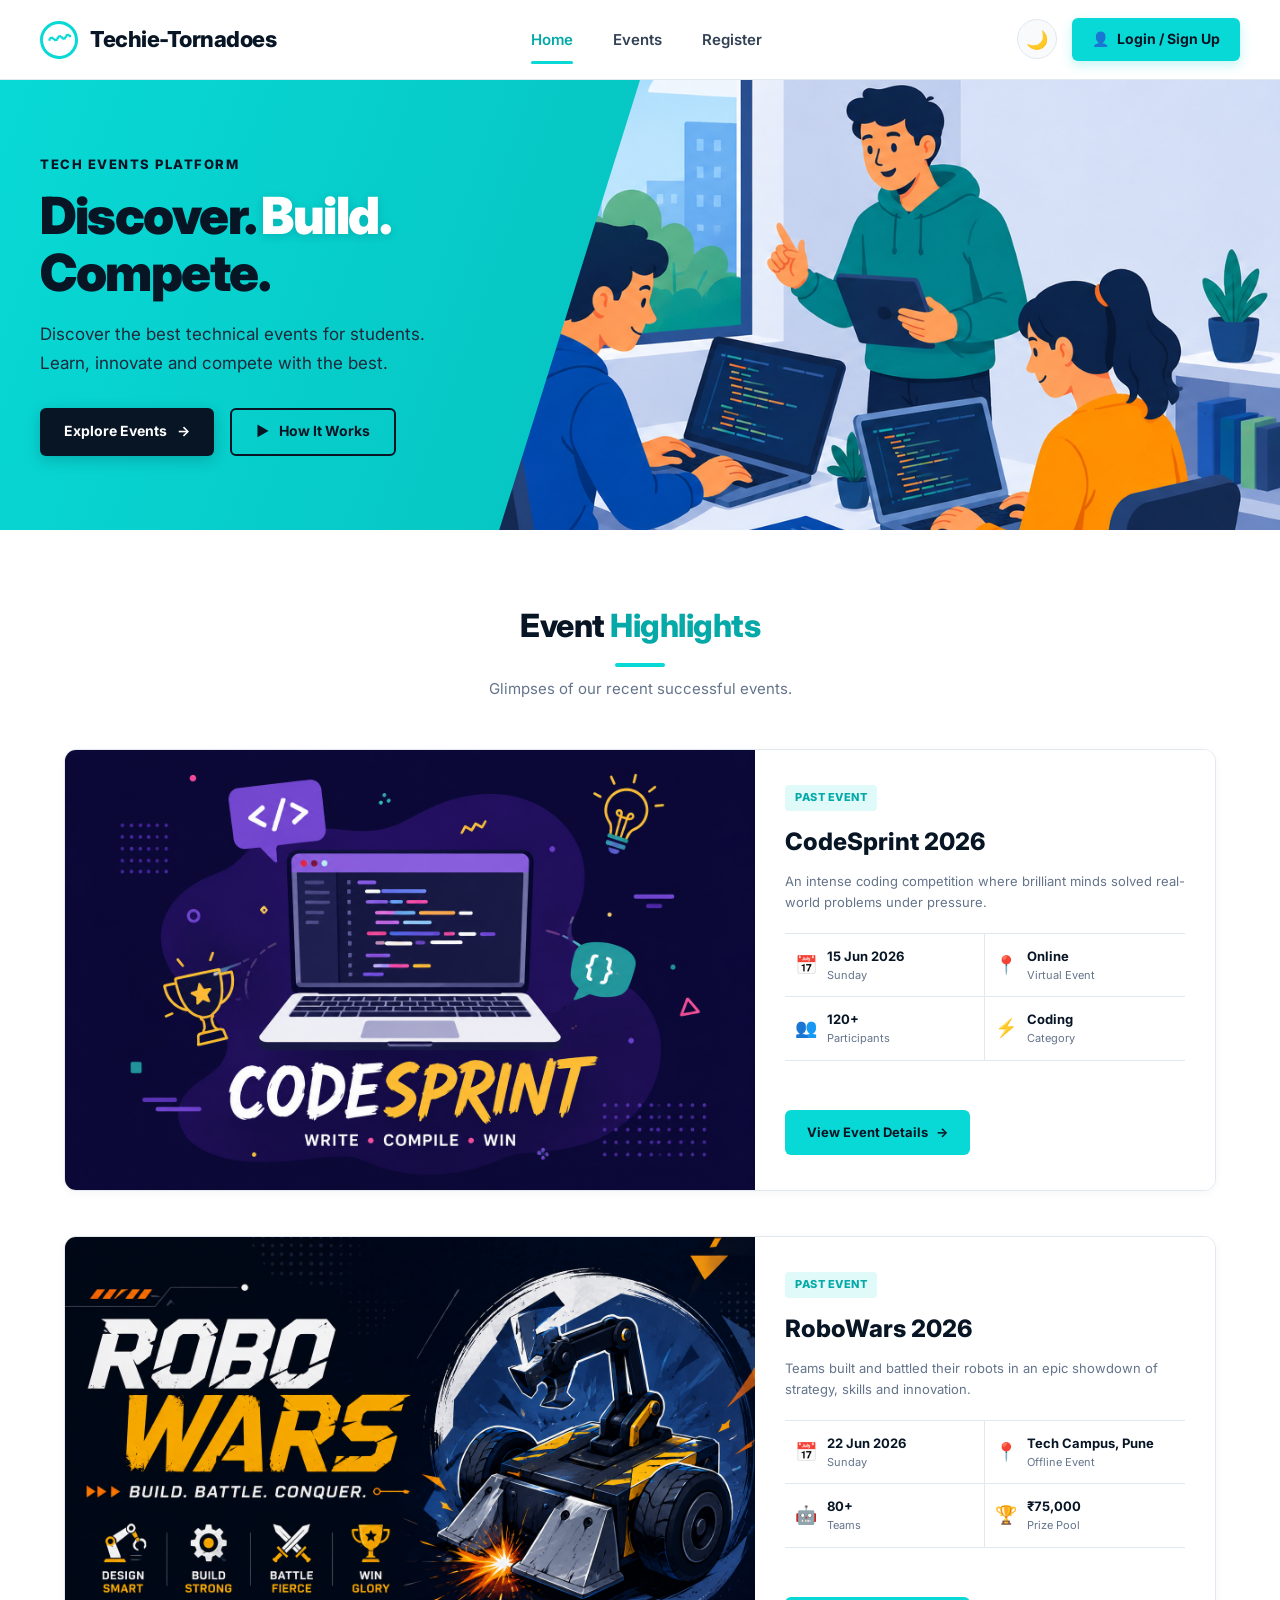
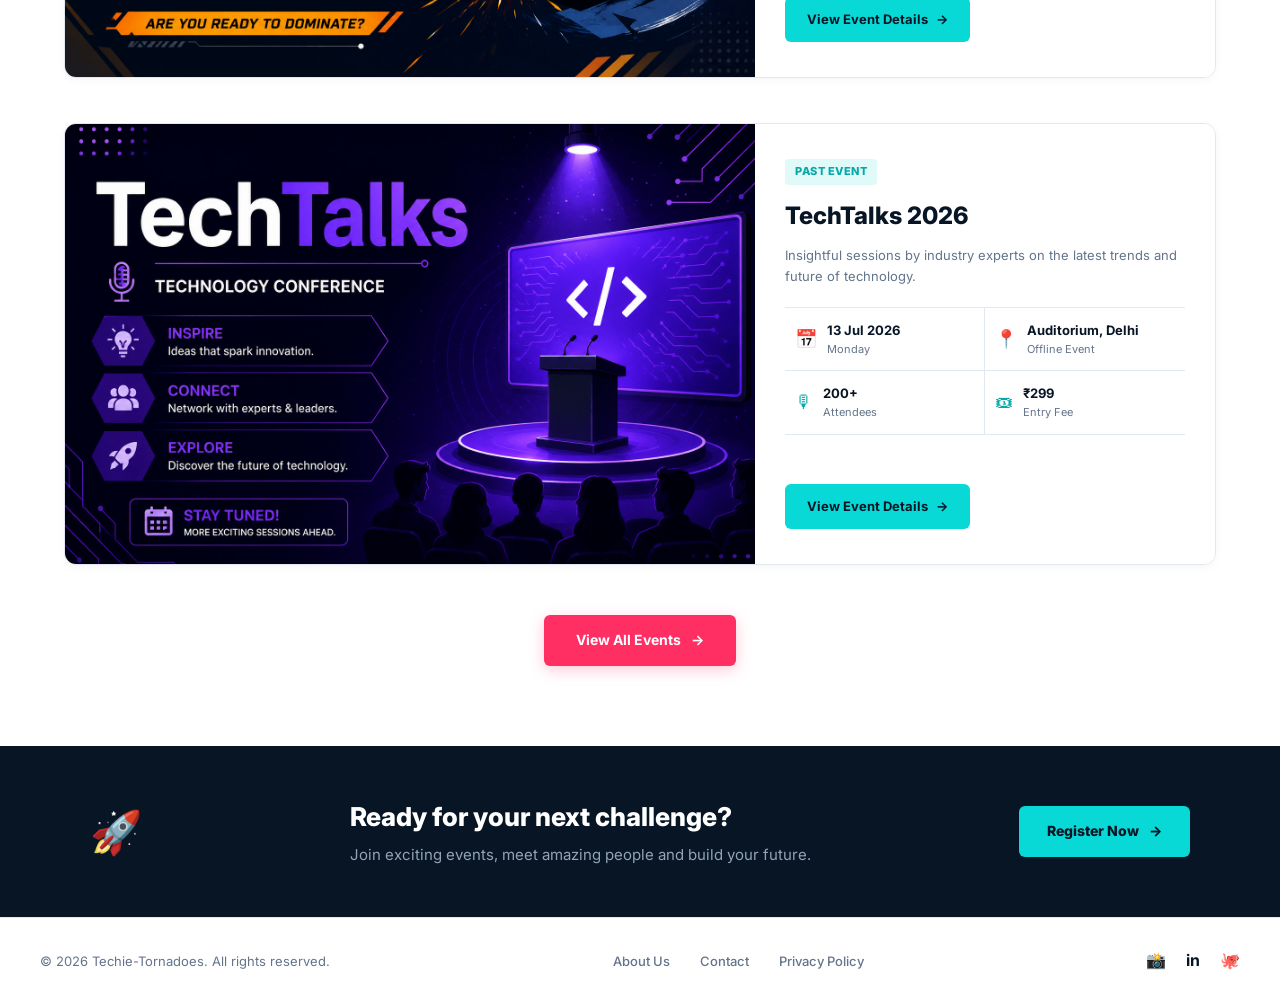
==== commit 05730e2e: "edited" ====
--- a/index.html
+++ b/index.html
@@ -23,7 +23,7 @@
     <header class="navbar">
         <div class="nav-container">
             <a href="index.html" class="brand">
-                <span class="bimages/hero/hero.jpgrand-icon">〰</span>
+                <span class="brand-icon">〰</span>
                 <span>Techie-Tornadoes</span>
             </a>
 
@@ -67,7 +67,7 @@
                 </div>
 
                 <div class="hero-image">
-                    <img src="images/herosection.png" alt="Students collaborating on tech project" onerror="this.src='https://images.unsplash.com/photo-1522071820081-009f0129c71c?auto=format&fit=crop&w=1000&q=80';">
+                    <img src="images/herosection.png" alt="Students collaborating on tech project" onerror="this.onerror=null; this.src='images/event.png';">
                 </div>
             </div>
         </section>
@@ -84,7 +84,7 @@
                 <!-- FEATURED EVENT 1: CODESPRINT -->
                 <article class="highlight-event">
                     <div class="highlight-gallery">
-                        <img class="main-event-image" src="images/codesprint.png" onerror="this.src='https://images.unsplash.com/photo-1517694712202-14dd9538aa97?auto=format&fit=crop&w=800&q=80';">
+                        <img class="main-event-image" src="images/codesprint.png" alt="CodeSprint 2026 Event" onerror="this.onerror=null; this.src='images/event.png';">
                     </div>
 
                     <div class="event-details">
@@ -134,7 +134,7 @@
                 <!-- FEATURED EVENT 2: ROBOWARS -->
                 <article class="highlight-event">
                     <div class="highlight-gallery">
-                        <img class="main-event-image" src="images/robowars.png" alt="RoboWars 2026 Event" onerror="this.src='https://images.unsplash.com/photo-1485827404703-89b55fcc595e?auto=format&fit=crop&w=800&q=80';">
+                        <img class="main-event-image" src="images/robowars.png" alt="RoboWars 2026 Event" onerror="this.onerror=null; this.src='images/event.png';">
                     </div>
 
                     <div class="event-details">
@@ -184,7 +184,7 @@
                 <!-- FEATURED EVENT 3: TECHTALKS -->
                 <article class="highlight-event">
                     <div class="highlight-gallery">
-                        <img class="main-event-image" src="images/techtalks.png" alt="TechTalks 2026 Event" onerror="this.src='https://images.unsplash.com/photo-1475721027785-f74eccf877e2?auto=format&fit=crop&w=800&q=80';">
+                        <img class="main-event-image" src="images/techtalks.png" alt="TechTalks 2026 Event" onerror="this.onerror=null; this.src='images/event.png';">
                     </div>
 
                     <div class="event-details">
--- a/css/dark-mode.css
+++ b/css/dark-mode.css
@@ -1,7 +1,6 @@
 /* =====================================================
    TECHIE-TORNADOES
-   Dark Mode Theme Stylesheet
-   Activated via body.dark-mode or [data-theme="dark"]
+   DARK MODE THEME
    ===================================================== */
 
 body.dark-mode,
@@ -9,17 +8,25 @@
     --background: #07111e;
     --white: #0d1929;
     --navy: #f8fafc;
+
     --text: #e2e8f0;
     --text-muted: #94a3b8;
+
     --border: #1e2d42;
     --border-subtle: #162436;
+
     --shadow: 0 8px 30px rgba(0, 0, 0, 0.4);
     --shadow-hover: 0 16px 40px rgba(0, 0, 0, 0.6);
+
     background-color: var(--background);
     color: var(--text);
 }
 
-/* Navbar Dark Mode */
+
+/* =====================================================
+   NAVBAR
+   ===================================================== */
+
 body.dark-mode .navbar {
     background: #0b1726;
     border-bottom-color: #1e2d42;
@@ -44,7 +51,27 @@
     color: #fbbf24;
 }
 
-/* Hero Section Dark Mode */
+
+/* =====================================================
+   LOGIN / SIGN UP BUTTON
+   ===================================================== */
+
+body.dark-mode .login-btn {
+    background: var(--primary);
+    color: #07111e;
+    border-color: var(--primary);
+}
+
+body.dark-mode .login-btn:hover {
+    background: #06c6c4;
+    color: #07111e;
+}
+
+
+/* =====================================================
+   HERO SECTION
+   ===================================================== */
+
 body.dark-mode .hero {
     background: #07111e;
 }
@@ -53,24 +80,123 @@
     background: #07111e;
 }
 
+
+/* Main hero heading */
+
 body.dark-mode .hero h1 {
-    color: #07111e;
-}
+    color: #f8fafc;
+}
+
+
+/* Highlighted word inside heading */
+
+body.dark-mode .hero h1 span {
+    color: var(--primary);
+}
+
+
+/* Small heading above hero */
 
 body.dark-mode .eyebrow {
     color: #07111e;
 }
 
+
+/* Hero description */
+
 body.dark-mode .hero-description {
-    color: #0f172a;
-}
-
-body.dark-mode .secondary-btn {
-    border-color: #07111e;
-    color: #07111e;
-}
-
-/* Highlights Section Dark Mode */
+    color: #e2e8f0;
+}
+
+
+/* =====================================================
+   HERO BUTTONS
+   BOTH BUTTONS HAVE THE SAME STYLE
+   ===================================================== */
+
+body.dark-mode .hero-buttons {
+    display: flex;
+    gap: 16px;
+    align-items: center;
+}
+
+
+/* Common style */
+
+body.dark-mode .hero-buttons .primary-btn,
+body.dark-mode .hero-buttons .secondary-btn {
+
+    min-width: 180px;
+    height: 52px;
+
+    padding: 0 24px;
+
+    display: inline-flex;
+    align-items: center;
+    justify-content: center;
+    gap: 8px;
+
+    border-radius: 8px;
+
+    background: var(--primary);
+    border: 2px solid var(--primary);
+
+    color: #07111e;
+
+    font-size: 15px;
+    font-weight: 700;
+
+    text-decoration: none;
+
+    cursor: pointer;
+
+    transition:
+        transform 0.25s ease,
+        background-color 0.25s ease,
+        border-color 0.25s ease,
+        box-shadow 0.25s ease;
+}
+
+
+/* Hover */
+
+body.dark-mode .hero-buttons .primary-btn:hover,
+body.dark-mode .hero-buttons .secondary-btn:hover {
+
+    background: #06c6c4;
+    border-color: #06c6c4;
+
+    color: #07111e;
+
+    transform: translateY(-3px);
+
+    box-shadow:
+        0 8px 20px rgba(8, 217, 214, 0.25);
+}
+
+
+/* Click */
+
+body.dark-mode .hero-buttons .primary-btn:active,
+body.dark-mode .hero-buttons .secondary-btn:active {
+    transform: translateY(-1px);
+}
+
+
+/* =====================================================
+   BUTTON ICON / ARROW
+   ===================================================== */
+
+body.dark-mode .hero-buttons .primary-btn span,
+body.dark-mode .hero-buttons .secondary-btn span {
+    color: #07111e;
+}
+
+
+/* =====================================================
+   HIGHLIGHTS SECTION
+   ===================================================== */
+
 body.dark-mode .highlights {
     background: #091524;
 }
@@ -101,25 +227,47 @@
     color: var(--primary);
 }
 
-/* Events Page Dark Mode */
-body.dark-mode .events-hero-text h1,
-body.dark-mode .events-eyebrow,
+
+/* =====================================================
+   EVENTS PAGE HERO
+   ===================================================== */
+
+body.dark-mode .events-hero {
+    background: #07111e;
+}
+
+body.dark-mode .events-hero-text h1 {
+    color: #f8fafc;
+}
+
+body.dark-mode .events-eyebrow {
+    color: var(--primary);
+    background: rgba(8, 217, 214, 0.12);
+}
+
 body.dark-mode .events-hero-text p {
-    color: #07111e;
-}
-
-body.dark-mode .events-eyebrow {
-    background: rgba(7, 17, 30, 0.12);
+    color: #cbd5e1;
 }
 
 body.dark-mode .events-hero::after {
-    background: linear-gradient(to bottom, transparent, var(--background));
-}
+    background: linear-gradient(
+        to bottom,
+        transparent,
+        var(--background)
+    );
+}
+
+
+/* =====================================================
+   SEARCH AND FILTER
+   ===================================================== */
 
 body.dark-mode .event-controls {
     background: #0f1d2e;
     border-color: #1e2e45;
-    box-shadow: 0 2px 12px rgba(0, 0, 0, 0.25);
+
+    box-shadow:
+        0 2px 12px rgba(0, 0, 0, 0.25);
 }
 
 body.dark-mode .search-box,
@@ -134,7 +282,9 @@
 body.dark-mode .filter-select:focus {
     background: #1a2d45;
     border-color: var(--primary);
-    box-shadow: 0 0 0 3px rgba(8, 217, 214, 0.15);
+
+    box-shadow:
+        0 0 0 3px rgba(8, 217, 214, 0.15);
 }
 
 body.dark-mode .filter-select:hover {
@@ -152,31 +302,52 @@
 
 body.dark-mode .category-filter:hover {
     border-color: var(--primary);
-    box-shadow: 0 4px 12px rgba(8, 217, 214, 0.12);
+
+    box-shadow:
+        0 4px 12px rgba(8, 217, 214, 0.12);
 }
 
 body.dark-mode .category-filter.active {
-    background: linear-gradient(135deg, var(--primary) 0%, #06c6c4 100%);
-    color: #07111e;
-    box-shadow: 0 4px 16px rgba(8, 217, 214, 0.25);
-}
+    background: linear-gradient(
+        135deg,
+        var(--primary) 0%,
+        #06c6c4 100%
+    );
+
+    color: #07111e;
+
+    box-shadow:
+        0 4px 16px rgba(8, 217, 214, 0.25);
+}
+
+
+/* =====================================================
+   EVENT CARDS
+   ===================================================== */
 
 body.dark-mode .event-row {
     background: #0f1d2e;
     border-color: #1e2e45;
-    box-shadow: 0 2px 12px rgba(0, 0, 0, 0.2);
+
+    box-shadow:
+        0 2px 12px rgba(0, 0, 0, 0.2);
 }
 
 body.dark-mode .event-row:hover {
     border-color: rgba(8, 217, 214, 0.35);
-    box-shadow: 0 10px 28px rgba(0, 0, 0, 0.35);
+
+    box-shadow:
+        0 10px 28px rgba(0, 0, 0, 0.35);
 }
 
 body.dark-mode .event-row:hover .event-main-info h2 {
     color: var(--primary);
 }
 
-body.dark-mode .event-row:hover .event-description .event-details > div {
+body.dark-mode
+.event-row:hover
+.event-description
+.event-details > div {
     background: rgba(8, 217, 214, 0.06);
 }
 
@@ -207,6 +378,11 @@
 body.dark-mode .event-description {
     border-left-color: #24364e;
 }
+
+
+/* =====================================================
+   VIEW DETAILS
+   ===================================================== */
 
 body.dark-mode .details-toggle-btn {
     background: rgba(8, 217, 214, 0.08);
@@ -220,22 +396,46 @@
     color: #ffffff;
 }
 
+
+/* =====================================================
+   EVENT REGISTER BUTTON
+   ===================================================== */
+
 body.dark-mode .direct-register-btn {
+    background: var(--primary);
+    border-color: var(--primary);
     color: #07111e;
 }
 
 body.dark-mode .direct-register-btn:hover {
-    color: #ffffff;
-}
+    background: #06c6c4;
+    border-color: #06c6c4;
+    color: #07111e;
+}
+
+
+/* =====================================================
+   EVENT EXTRA DETAILS
+   ===================================================== */
 
 body.dark-mode .event-extra-details {
-    background: linear-gradient(135deg, #0a1422 0%, #0d1a2a 100%);
+    background: linear-gradient(
+        135deg,
+        #0a1422 0%,
+        #0d1a2a 100%
+    );
+
     border-left-color: var(--primary);
 }
 
 body.dark-mode .extra-desc {
     color: #94a3b8 !important;
 }
+
+
+/* =====================================================
+   NO EVENTS
+   ===================================================== */
 
 body.dark-mode .no-events-state {
     background: #0f1d2e;
@@ -246,15 +446,25 @@
     color: #f8fafc;
 }
 
-/* Registration Page Dark Mode */
+
+/* =====================================================
+   REGISTRATION PAGE
+   ===================================================== */
+
 body.dark-mode .registration-page {
     background: #07111e;
 }
 
-body.dark-mode .intro-eyebrow,
-body.dark-mode .intro-content h1,
+body.dark-mode .intro-eyebrow {
+    color: var(--primary);
+}
+
+body.dark-mode .intro-content h1 {
+    color: #f8fafc;
+}
+
 body.dark-mode .intro-description {
-    color: #07111e;
+    color: #cbd5e1;
 }
 
 body.dark-mode .stat-card {
@@ -278,6 +488,11 @@
 body.dark-mode .form-group label {
     color: #f8fafc;
 }
+
+
+/* =====================================================
+   REGISTRATION INPUTS
+   ===================================================== */
 
 body.dark-mode .input-wrapper,
 body.dark-mode .form-group select,
@@ -291,6 +506,41 @@
     color: #e2e8f0;
 }
 
+body.dark-mode .input-wrapper input::placeholder {
+    color: #64748b;
+}
+
+body.dark-mode .form-group select:focus,
+body.dark-mode .input-wrapper:focus-within {
+    border-color: var(--primary);
+
+    box-shadow:
+        0 0 0 3px rgba(8, 217, 214, 0.12);
+}
+
+
+/* =====================================================
+   REGISTRATION BUTTON
+   ===================================================== */
+
+body.dark-mode .register-submit,
+body.dark-mode .submit-btn {
+    background: var(--primary);
+    color: #07111e;
+    border-color: var(--primary);
+}
+
+body.dark-mode .register-submit:hover,
+body.dark-mode .submit-btn:hover {
+    background: #06c6c4;
+    color: #07111e;
+}
+
+
+/* =====================================================
+   WHY JOIN
+   ===================================================== */
+
 body.dark-mode .why-join {
     background: #091524;
 }
@@ -299,6 +549,11 @@
 body.dark-mode .benefit h3 {
     color: #f8fafc;
 }
+
+
+/* =====================================================
+   FOOTER
+   ===================================================== */
 
 body.dark-mode footer {
     background: #0b1726;
@@ -310,3 +565,145 @@
 body.dark-mode .social-links a {
     color: #94a3b8;
 }
+
+body.dark-mode .footer-links a:hover,
+body.dark-mode .social-links a:hover {
+    color: var(--primary);
+}
+
+/* =====================================================
+   REGISTRATION RECEIPT & MODAL (DARK MODE)
+   ===================================================== */
+body.dark-mode .registration-success-badge {
+    background: #0f1d2e;
+    border-color: #10b981;
+    color: #e2e8f0;
+}
+
+body.dark-mode .badge-header {
+    border-bottom-color: #1e2e45;
+}
+
+body.dark-mode .badge-header h3 {
+    color: #34d399;
+}
+
+body.dark-mode .badge-header p {
+    color: #94a3b8;
+}
+
+body.dark-mode .ticket-details {
+    background: #152438;
+}
+
+body.dark-mode .t-label {
+    color: #94a3b8;
+}
+
+body.dark-mode .t-value {
+    color: #f8fafc;
+}
+
+body.dark-mode .t-value.event-name {
+    color: var(--primary);
+}
+
+body.dark-mode .action-btn.print-btn {
+    background: #1e2e45;
+    border-color: #24364e;
+    color: #e2e8f0;
+}
+
+body.dark-mode .action-btn.print-btn:hover {
+    background: #24364e;
+}
+
+body.dark-mode .lookup-modal-dialog {
+    background: #0f1d2e;
+    border: 1px solid #1e2e45;
+}
+
+body.dark-mode .lookup-close-btn {
+    color: #94a3b8;
+}
+
+body.dark-mode .lookup-close-btn:hover {
+    color: #ffffff;
+}
+
+body.dark-mode .lookup-modal-body p {
+    color: #94a3b8;
+}
+
+body.dark-mode .lookup-search-box input {
+    background: #152438;
+    border-color: #24364e;
+    color: #e2e8f0;
+}
+
+body.dark-mode .lookup-empty {
+    background: #152438;
+    color: #94a3b8;
+}
+
+body.dark-mode .lookup-item-card {
+    background: #152438;
+    border-color: #24364e;
+}
+
+body.dark-mode .lookup-item-card .l-name {
+    color: #f8fafc;
+}
+
+body.dark-mode .lookup-item-card .l-event {
+    color: var(--primary);
+}
+
+body.dark-mode .lookup-item-card .l-meta {
+    color: #94a3b8;
+}
+
+/* =====================================================
+   GENERAL BUTTON TRANSITIONS
+   ===================================================== */
+
+body.dark-mode button {
+    transition:
+        background-color 0.2s ease,
+        color 0.2s ease,
+        border-color 0.2s ease,
+        transform 0.2s ease;
+}
+
+
+/* =====================================================
+   MOBILE
+   ===================================================== */
+
+@media (max-width: 768px) {
+
+    body.dark-mode .nav-links {
+        background: #0b1726;
+        border-color: #1e2d42;
+    }
+
+    body.dark-mode .event-row {
+        background: #0f1d2e;
+    }
+
+    body.dark-mode .event-description {
+        border-left: none;
+        border-top-color: #24364e;
+    }
+
+    body.dark-mode .hero-buttons {
+        flex-direction: column;
+        width: 100%;
+    }
+
+    body.dark-mode .hero-buttons .primary-btn,
+    body.dark-mode .hero-buttons .secondary-btn {
+        width: 100%;
+        min-width: 0;
+    }
+}
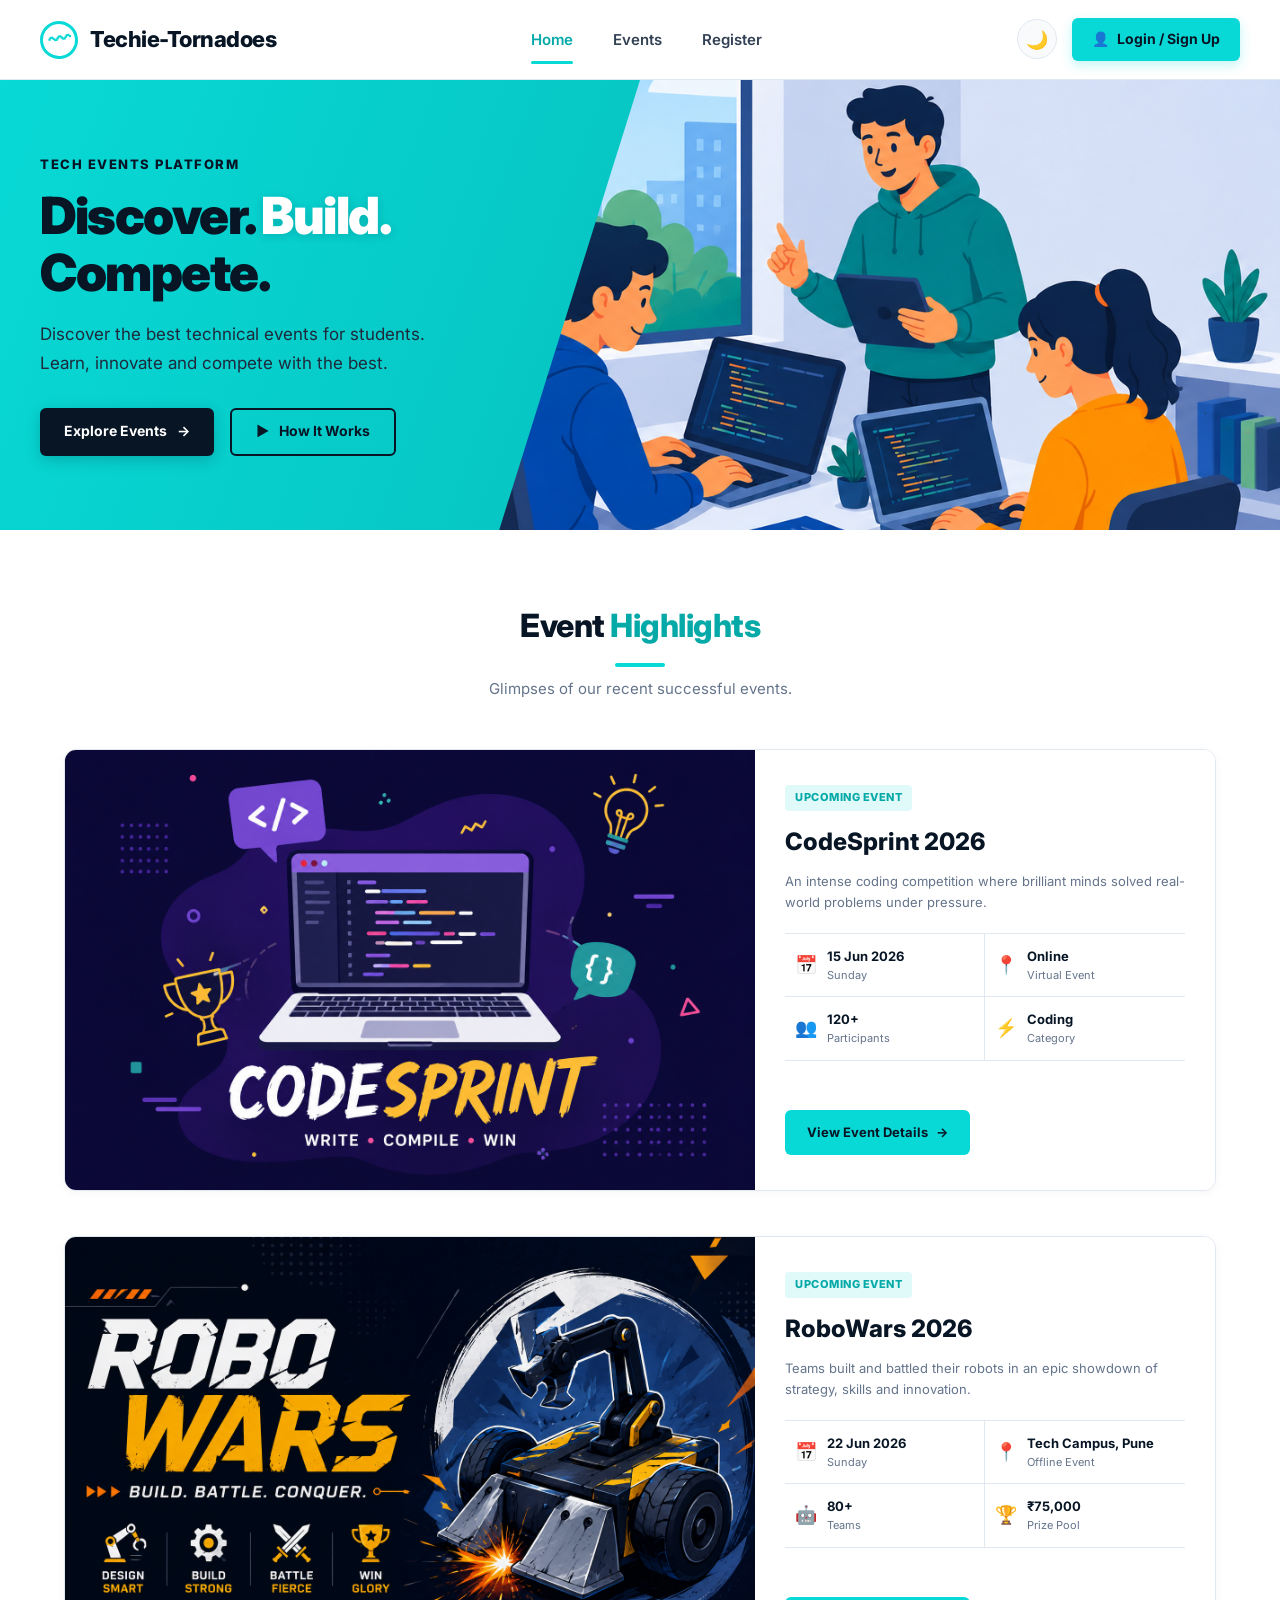
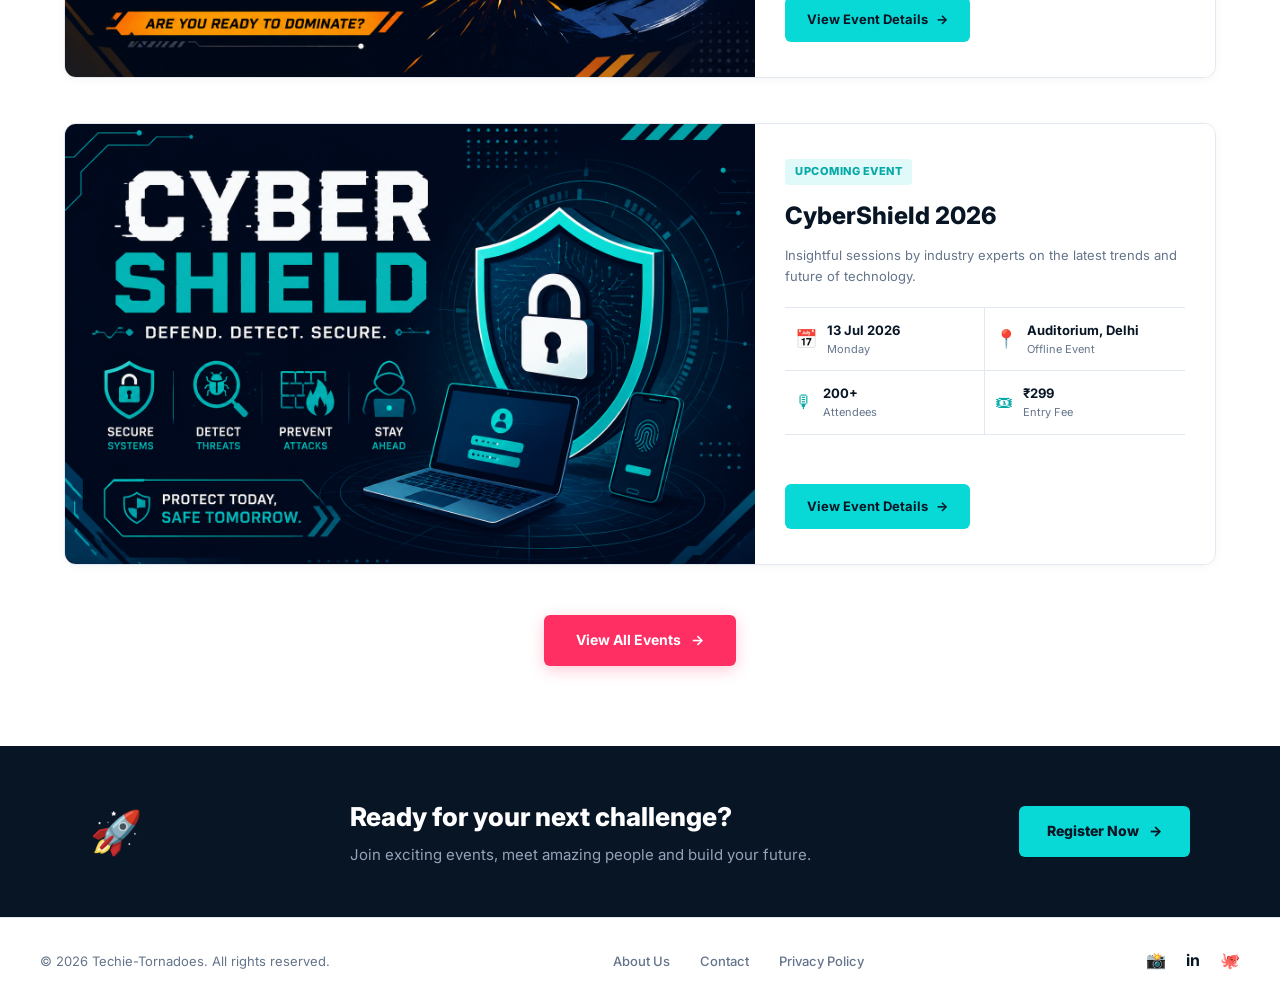
==== commit 9328992d: "making enhancements" ====
--- a/index.html
+++ b/index.html
@@ -37,7 +37,7 @@
                 <button type="button" class="dark-mode-toggle" id="themeToggle" aria-label="Toggle dark mode">
                     <span class="theme-icon">🌙</span>
                 </button>
-                <a href="registration.html" class="login-btn">
+                <a href="login.html" class="login-btn">
                     <span>👤</span>
                     Login / Sign Up
                 </a>
@@ -88,7 +88,7 @@
                     </div>
 
                     <div class="event-details">
-                        <span class="past-event">PAST EVENT</span>
+                        <span class="past-event">UPCOMING EVENT</span>
                         <h3>CodeSprint 2026</h3>
                         <p class="event-description">
                             An intense coding competition where brilliant minds solved real-world problems under pressure.
@@ -138,7 +138,7 @@
                     </div>
 
                     <div class="event-details">
-                        <span class="past-event">PAST EVENT</span>
+                        <span class="past-event">UPCOMING EVENT</span>
                         <h3>RoboWars 2026</h3>
                         <p class="event-description">
                             Teams built and battled their robots in an epic showdown of strategy, skills and innovation.
@@ -184,12 +184,12 @@
                 <!-- FEATURED EVENT 3: TECHTALKS -->
                 <article class="highlight-event">
                     <div class="highlight-gallery">
-                        <img class="main-event-image" src="images/techtalks.png" alt="TechTalks 2026 Event" onerror="this.onerror=null; this.src='images/event.png';">
+                        <img class="main-event-image" src="images/cybershield.png" alt="TechTalks 2026 Event" onerror="this.onerror=null; this.src='images/event.png';">
                     </div>
 
                     <div class="event-details">
-                        <span class="past-event">PAST EVENT</span>
-                        <h3>TechTalks 2026</h3>
+                        <span class="past-event">UPCOMING EVENT</span>
+                        <h3>CyberShield 2026</h3>
                         <p class="event-description">
                             Insightful sessions by industry experts on the latest trends and future of technology.
                         </p>
@@ -258,14 +258,14 @@
         <div class="footer-container">
             <p>© <span data-current-year>2026</span> Techie-Tornadoes. All rights reserved.</p>
             <div class="footer-links">
-                <a href="#">About Us</a>
-                <a href="#">Contact</a>
-                <a href="#">Privacy Policy</a>
+                <a href="about.html">About Us</a>
+                <a href="contact.html">Contact</a>
+                <a href="privacy.html">Privacy Policy</a>
             </div>
             <div class="social-links">
-                <a href="#" aria-label="Instagram">📸</a>
-                <a href="#" aria-label="LinkedIn">in</a>
-                <a href="#" aria-label="GitHub">🐙</a>
+                <a href="https://www.instagram.com/techietornadoes" target="_blank" rel="noopener" aria-label="Instagram">📸</a>
+                <a href="https://www.linkedin.com/company/techie-tornadoes" target="_blank" rel="noopener" aria-label="LinkedIn">in</a>
+                <a href="https://github.com/techie-tornadoes" target="_blank" rel="noopener" aria-label="GitHub">🐙</a>
             </div>
         </div>
     </footer>
--- a/css/style.css
+++ b/css/style.css
@@ -33,8 +33,32 @@
     --shadow-sm: 0 2px 8px rgba(7, 21, 37, 0.04);
     --shadow: 0 8px 25px rgba(7, 21, 37, 0.08);
     --shadow-hover: 0 16px 35px rgba(7, 21, 37, 0.12);
+    --shadow-glow: 0 10px 30px rgba(8, 217, 214, 0.25);
 
     --transition: all 0.25s cubic-bezier(0.4, 0, 0.2, 1);
+}
+
+/* ================= KEYFRAME ANIMATIONS ================= */
+@keyframes floatSlow {
+    0%, 100% { transform: translateY(0); }
+    50% { transform: translateY(-8px); }
+}
+
+@keyframes pulseCyanGlow {
+    0% { box-shadow: 0 0 0 0 rgba(8, 217, 214, 0.4); }
+    70% { box-shadow: 0 0 0 8px rgba(8, 217, 214, 0); }
+    100% { box-shadow: 0 0 0 0 rgba(8, 217, 214, 0); }
+}
+
+@keyframes popBounce {
+    0% { transform: scale(0.94); }
+    50% { transform: scale(1.06); }
+    100% { transform: scale(1); }
+}
+
+@keyframes shimmerSheen {
+    0% { transform: translateX(-150%) skewX(-20deg); }
+    100% { transform: translateX(250%) skewX(-20deg); }
 }
 
 /* ================= RESET ================= */
@@ -57,6 +81,7 @@
     overflow-x: hidden;
     transition: background-color 0.3s ease, color 0.3s ease;
 }
+
 
 a {
     text-decoration: none;
@@ -652,4 +677,79 @@
         transform: scale(4);
         opacity: 0;
     }
+}
+
+/* Scroll Animations */
+.scroll-animate {
+    opacity: 1;
+    transform: translateY(0);
+    transition: opacity 0.28s cubic-bezier(0.4, 0, 0.2, 1), transform 0.28s cubic-bezier(0.4, 0, 0.2, 1);
+}
+
+.js-animate .scroll-animate:not(.visible) {
+    opacity: 0;
+    transform: translateY(10px);
+}
+
+.scroll-animate.visible {
+    opacity: 1 !important;
+    transform: translateY(0) !important;
+}
+
+
+/* Event Row Animate In */
+.event-animate-in {
+    animation: eventFadeSlide 0.28s cubic-bezier(0.4, 0, 0.2, 1) forwards;
+}
+
+@keyframes eventFadeSlide {
+    from {
+        opacity: 0;
+        transform: translateY(10px);
+    }
+    to {
+        opacity: 1;
+        transform: translateY(0);
+    }
+}
+
+/* Non-blocking Toast Container */
+.techie-toast-container {
+    position: fixed;
+    bottom: 24px;
+    right: 24px;
+    z-index: 9999;
+    display: flex;
+    flex-direction: column;
+    gap: 10px;
+    pointer-events: none;
+}
+
+.techie-toast {
+    pointer-events: auto;
+    min-width: 260px;
+    padding: 12px 18px;
+    background: var(--navy);
+    color: white;
+    border-left: 4px solid var(--primary);
+    border-radius: 6px;
+    font-size: 13px;
+    font-weight: 600;
+    display: flex;
+    align-items: center;
+    gap: 10px;
+    box-shadow: 0 10px 25px rgba(0, 0, 0, 0.25);
+    opacity: 0;
+    transform: translateY(15px);
+    transition: all 0.25s cubic-bezier(0.4, 0, 0.2, 1);
+}
+
+.techie-toast.toast-show {
+    opacity: 1;
+    transform: translateY(0);
+}
+
+.techie-toast.toast-hide {
+    opacity: 0;
+    transform: translateY(15px);
 }
--- a/css/dark-mode.css
+++ b/css/dark-mode.css
@@ -69,44 +69,33 @@
 
 
 /* =====================================================
-   HERO SECTION
+   HERO SECTION (Kept identical in Light & Dark Mode)
    ===================================================== */
 
 body.dark-mode .hero {
-    background: #07111e;
-}
-
-body.dark-mode .hero-text::after {
-    background: #07111e;
-}
-
-
-/* Main hero heading */
+    background: #f4fbfc;
+}
+
+body.dark-mode .hero-text {
+    background: linear-gradient(110deg, #08d9d6 0%, #06c3c0 100%) !important;
+}
 
 body.dark-mode .hero h1 {
-    color: #f8fafc;
-}
-
-
-/* Highlighted word inside heading */
-
-body.dark-mode .hero h1 span {
-    color: var(--primary);
-}
-
-
-/* Small heading above hero */
+    color: var(--navy) !important;
+}
+
+body.dark-mode .hero h1 span.turquoise {
+    color: #ffffff !important;
+}
 
 body.dark-mode .eyebrow {
-    color: #07111e;
-}
-
-
-/* Hero description */
+    color: var(--navy) !important;
+}
 
 body.dark-mode .hero-description {
-    color: #e2e8f0;
-}
+    color: #1e293b !important;
+}
+
 
 
 /* =====================================================
@@ -229,33 +218,26 @@
 
 
 /* =====================================================
-   EVENTS PAGE HERO
+   EVENTS PAGE HERO (Kept identical in Light & Dark Mode)
    ===================================================== */
 
 body.dark-mode .events-hero {
-    background: #07111e;
+    background: linear-gradient(115deg, #08d9d6 0%, #06c6c4 55%, #05b8b6 100%) !important;
 }
 
 body.dark-mode .events-hero-text h1 {
-    color: #f8fafc;
+    color: #17202b !important;
 }
 
 body.dark-mode .events-eyebrow {
-    color: var(--primary);
-    background: rgba(8, 217, 214, 0.12);
+    color: #17202b !important;
+    background: rgba(23, 32, 43, 0.08) !important;
 }
 
 body.dark-mode .events-hero-text p {
-    color: #cbd5e1;
-}
-
-body.dark-mode .events-hero::after {
-    background: linear-gradient(
-        to bottom,
-        transparent,
-        var(--background)
-    );
-}
+    color: #1c2a38 !important;
+}
+
 
 
 /* =====================================================
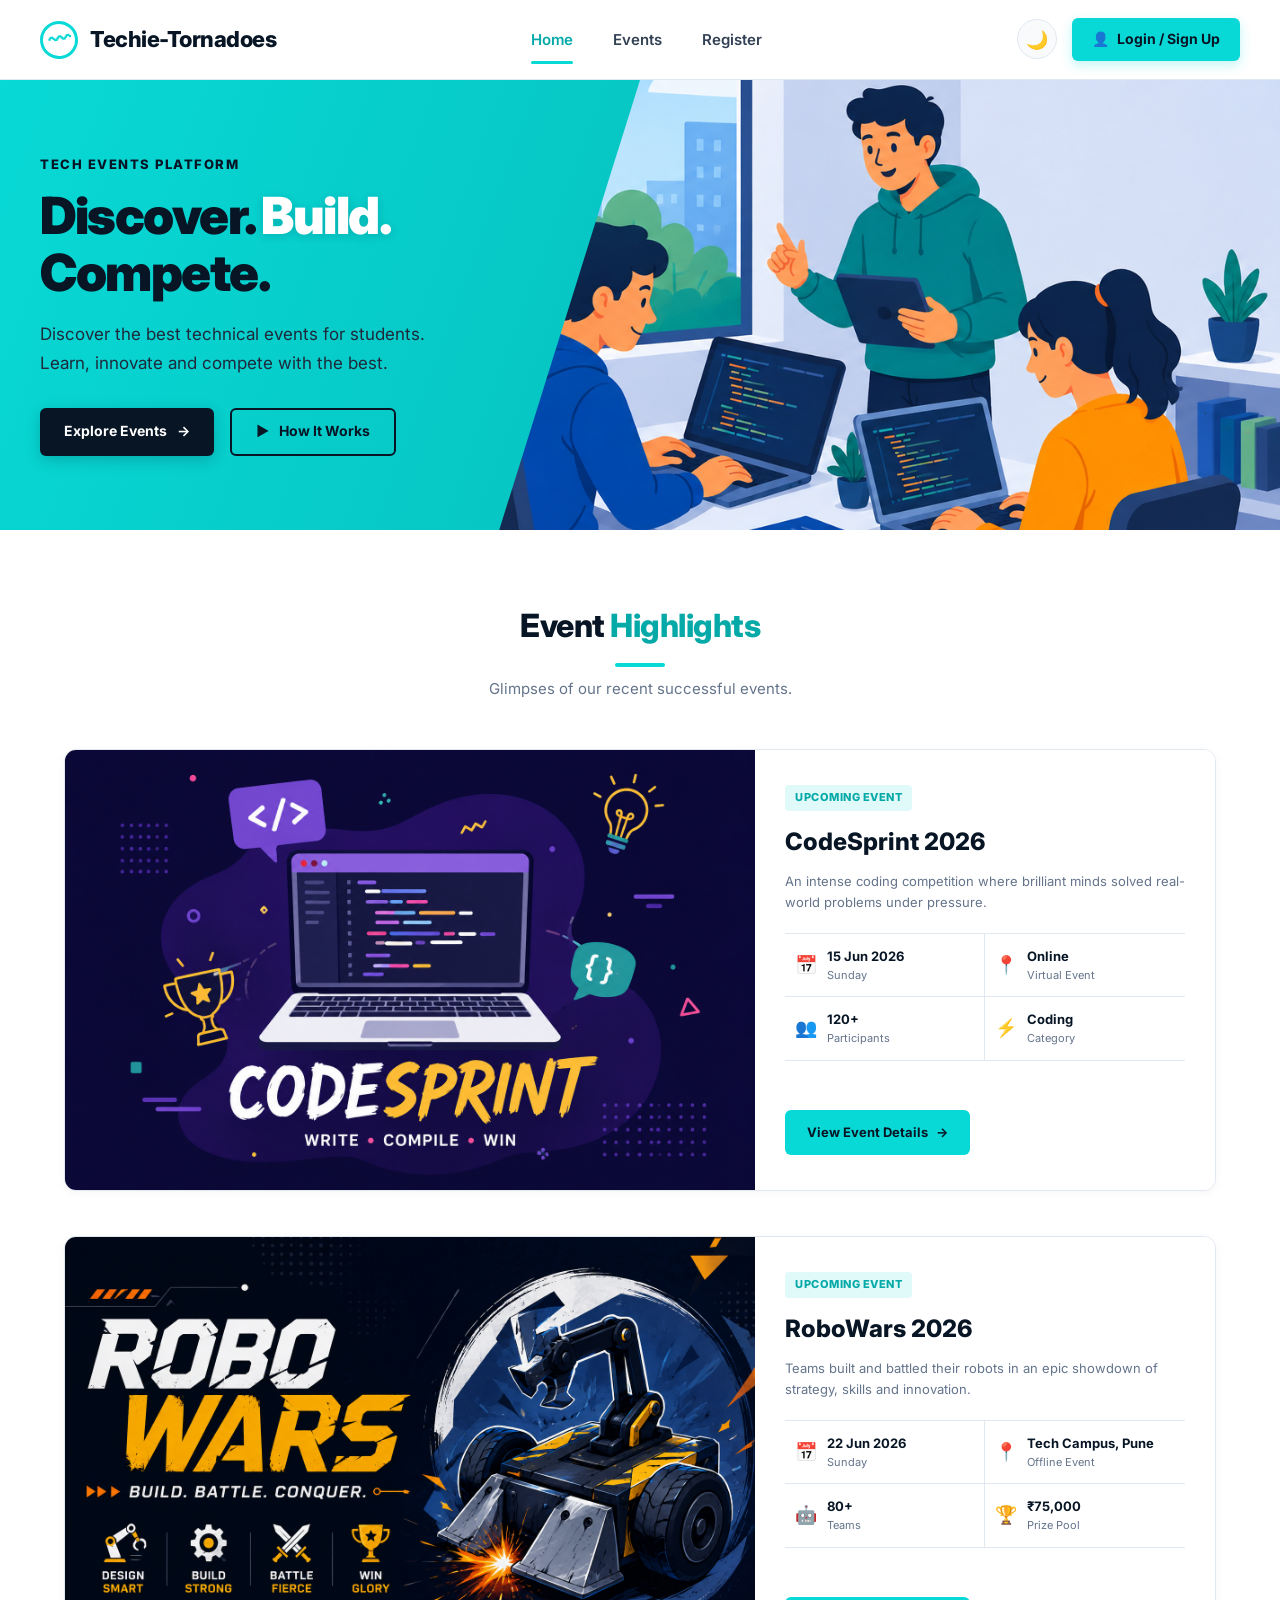
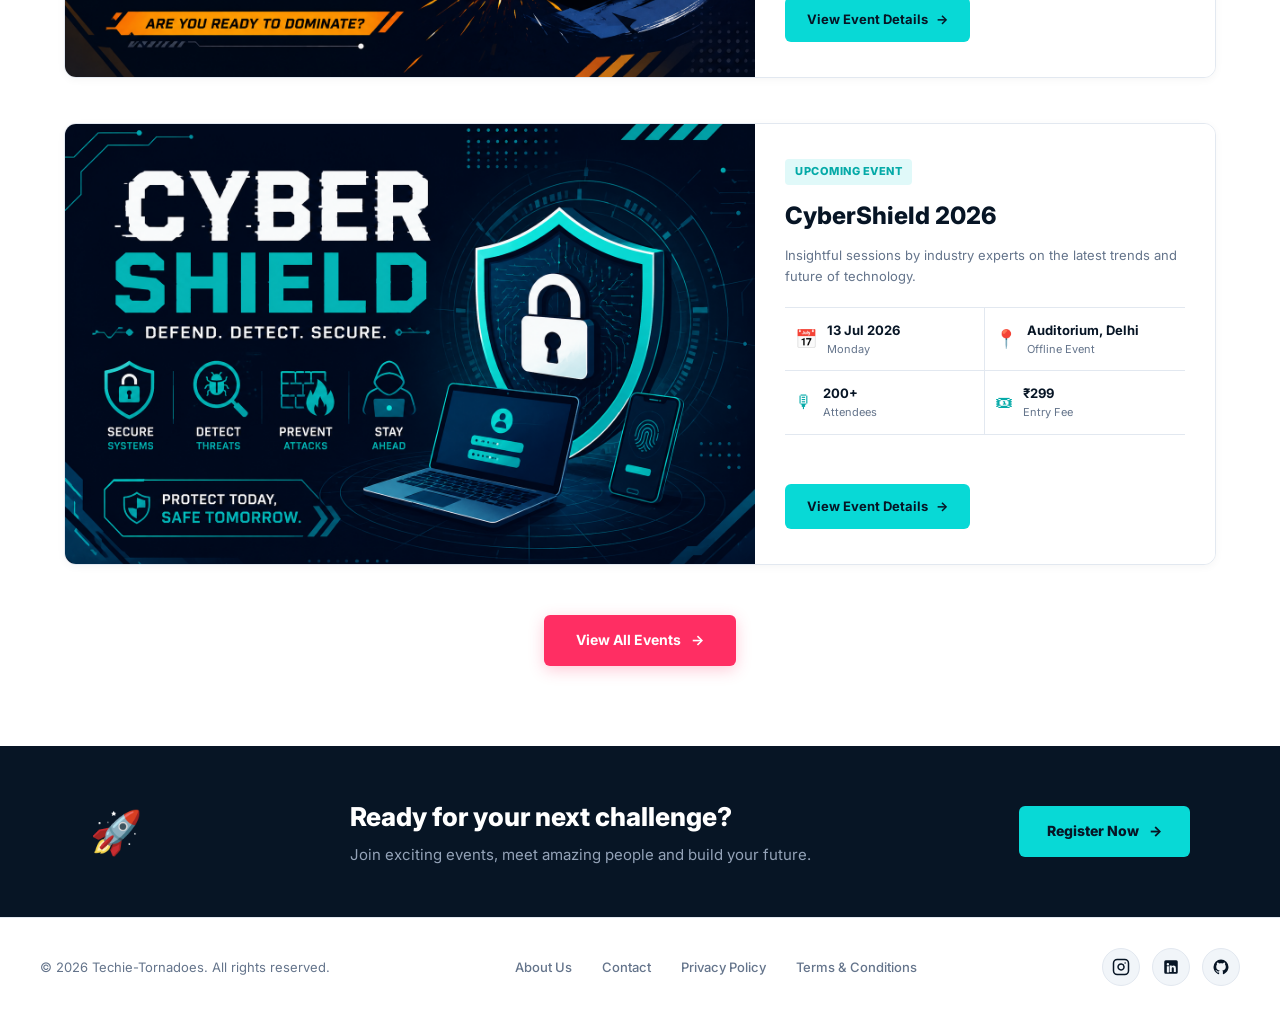
==== commit 146e1108: "edited" ====
--- a/index.html
+++ b/index.html
@@ -261,11 +261,26 @@
                 <a href="about.html">About Us</a>
                 <a href="contact.html">Contact</a>
                 <a href="privacy.html">Privacy Policy</a>
+                <a href="terms.html">Terms & Conditions</a>
             </div>
             <div class="social-links">
-                <a href="https://www.instagram.com/techietornadoes" target="_blank" rel="noopener" aria-label="Instagram">📸</a>
-                <a href="https://www.linkedin.com/company/techie-tornadoes" target="_blank" rel="noopener" aria-label="LinkedIn">in</a>
-                <a href="https://github.com/techie-tornadoes" target="_blank" rel="noopener" aria-label="GitHub">🐙</a>
+                <a href="https://www.instagram.com/techietornadoes" class="social-instagram" target="_blank" rel="noopener" aria-label="Instagram">
+                    <svg width="18" height="18" viewBox="0 0 24 24" fill="none" stroke="currentColor" stroke-width="2" stroke-linecap="round" stroke-linejoin="round">
+                        <rect x="2" y="2" width="20" height="20" rx="5" ry="5"></rect>
+                        <path d="M16 11.37A4 4 0 1 1 12.63 8 4 4 0 0 1 16 11.37z"></path>
+                        <line x1="17.5" y1="6.5" x2="17.51" y2="6.5"></line>
+                    </svg>
+                </a>
+                <a href="https://www.linkedin.com/company/techie-tornadoes" class="social-linkedin" target="_blank" rel="noopener" aria-label="LinkedIn">
+                    <svg width="18" height="18" viewBox="0 0 24 24" fill="currentColor">
+                        <path d="M19 3a2 2 0 0 1 2 2v14a2 2 0 0 1-2 2H5a2 2 0 0 1-2-2V5a2 2 0 0 1 2-2h14m-.5 15.5v-5.3a3.26 3.26 0 0 0-3.26-3.26c-.85 0-1.84.52-2.28 1.3v-1.11h-2.79v8.37h2.79v-4.93c0-.77.62-1.4 1.39-1.4a1.4 1.4 0 0 1 1.4 1.4v4.93h2.75M6.46 10.9v8.37H9.25V10.9H6.46M7.86 6.74a1.62 1.62 0 1 0 0 3.24 1.62 1.62 0 0 0 0-3.24z"/>
+                    </svg>
+                </a>
+                <a href="https://github.com/techie-tornadoes" class="social-github" target="_blank" rel="noopener" aria-label="GitHub">
+                    <svg width="18" height="18" viewBox="0 0 24 24" fill="currentColor">
+                        <path d="M12 2A10 10 0 0 0 2 12c0 4.42 2.87 8.17 6.84 9.5.5.08.66-.23.66-.5v-1.69c-2.77.6-3.36-1.34-3.36-1.34-.46-1.16-1.11-1.47-1.11-1.47-.91-.62.07-.6.07-.6 1 .07 1.53 1.03 1.53 1.03.87 1.52 2.34 1.07 2.91.83.1-.65.35-1.09.63-1.34-2.22-.25-4.55-1.11-4.55-4.92 0-1.11.38-2 1.03-2.71-.1-.25-.45-1.29.1-2.64 0 0 .84-.27 2.75 1.02.79-.22 1.65-.33 2.5-.33.85 0 1.71.11 2.5.33 1.91-1.29 2.75-1.02 2.75-1.02.55 1.35.2 2.39.1 2.64.65.71 1.03 1.6 1.03 2.71 0 3.82-2.34 4.66-4.57 4.91.36.31.69.92.69 1.85V21c0 .27.16.59.67.5C19.14 20.16 22 16.42 22 12A10 10 0 0 0 12 2z"/>
+                    </svg>
+                </a>
             </div>
         </div>
     </footer>
--- a/css/style.css
+++ b/css/style.css
@@ -650,17 +650,56 @@
 
 .social-links {
     display: flex;
-    gap: 20px;
+    align-items: center;
+    gap: 12px;
 }
 
 .social-links a {
-    color: var(--navy);
-    font-size: 16px;
-    font-weight: 700;
+    width: 38px;
+    height: 38px;
+    display: inline-flex;
+    align-items: center;
+    justify-content: center;
+    border-radius: 50%;
+    background: #f1f5f9;
+    color: var(--navy);
+    border: 1px solid #e2e8f0;
+    transition: var(--transition);
+}
+
+.social-links a svg {
+    width: 18px;
+    height: 18px;
+    transition: transform 0.25s ease;
 }
 
 .social-links a:hover {
-    color: var(--primary-dark);
+    transform: translateY(-3px);
+}
+
+.social-links a:hover svg {
+    transform: scale(1.1);
+}
+
+.social-links a.social-instagram:hover {
+    background: radial-gradient(circle at 30% 107%, #fdf497 0%, #fdf497 5%, #fd5949 45%, #d6249f 60%, #285AEB 90%);
+    color: #ffffff;
+    border-color: transparent;
+    box-shadow: 0 6px 16px rgba(214, 36, 159, 0.35);
+}
+
+.social-links a.social-linkedin:hover {
+    background: #0077b5;
+    color: #ffffff;
+    border-color: #0077b5;
+    box-shadow: 0 6px 16px rgba(0, 119, 181, 0.35);
+}
+
+.social-links a.social-github:hover {
+    background: #181717;
+    color: #ffffff;
+    border-color: #181717;
+    box-shadow: 0 6px 16px rgba(24, 23, 23, 0.35);
 }
 
 /* Button Ripple Effect */
@@ -752,4 +791,16 @@
 .techie-toast.toast-hide {
     opacity: 0;
     transform: translateY(15px);
+}
+.main-event-image {
+    width: 100%;
+    height: 440px;
+    object-fit: cover;
+    object-position: center;
+    display: block;
+}
+img {
+    max-width: 100%;
+    height: auto;
+    display: block;
 }
--- a/css/dark-mode.css
+++ b/css/dark-mode.css
@@ -1,6 +1,6 @@
 /* =====================================================
-   TECHIE-TORNADOES
-   DARK MODE THEME
+   TECHIE-TORNADOES - DARK MODE STYLESHEET
+   Flawless Dark Palette & Zero White Element Glitches
    ===================================================== */
 
 body.dark-mode,
@@ -8,684 +8,1005 @@
     --background: #07111e;
     --white: #0d1929;
     --navy: #f8fafc;
+    --navy-light: #152232;
+    --dark: #050c17;
 
     --text: #e2e8f0;
     --text-muted: #94a3b8;
 
-    --border: #1e2d42;
+    --border: #1e2e45;
     --border-subtle: #162436;
 
-    --shadow: 0 8px 30px rgba(0, 0, 0, 0.4);
-    --shadow-hover: 0 16px 40px rgba(0, 0, 0, 0.6);
+    --shadow: 0 8px 30px rgba(0, 0, 0, 0.45);
+    --shadow-hover: 0 16px 40px rgba(0, 0, 0, 0.65);
 
     background-color: var(--background);
     color: var(--text);
 }
 
-
-/* =====================================================
-   NAVBAR
+/* Specific tokens for Events Page in Dark Mode */
+body.dark-mode.events-page,
+body.dark-mode .events-page,
+[data-theme="dark"] .events-page {
+    --events-surface: #0f1d2e;
+    --events-surface-alt: #152438;
+    --events-surface-card: #18283e;
+    --events-border: #1e2e45;
+    --events-border-subtle: #24364e;
+    --events-navy: #f8fafc;
+    --events-text: #f8fafc;
+    --events-text-muted: #cbd5e1;
+    --events-text-subtle: #94a3b8;
+    --events-teal-light: rgba(8, 217, 214, 0.12);
+    --events-shadow: 0 8px 24px rgba(0, 0, 0, 0.35);
+    --events-shadow-hover: 0 16px 36px rgba(8, 217, 214, 0.25), 0 4px 16px rgba(0, 0, 0, 0.4);
+}
+
+/* =====================================================
+   NAVBAR & BRAND
    ===================================================== */
 
-body.dark-mode .navbar {
+body.dark-mode .navbar,
+[data-theme="dark"] .navbar {
     background: #0b1726;
     border-bottom-color: #1e2d42;
 }
 
-body.dark-mode .brand {
+body.dark-mode .brand,
+[data-theme="dark"] .brand {
     color: #f8fafc;
 }
 
-body.dark-mode .nav-links a {
+body.dark-mode .nav-links a,
+[data-theme="dark"] .nav-links a {
     color: #cbd5e1;
 }
 
 body.dark-mode .nav-links a:hover,
-body.dark-mode .nav-links a.active {
+body.dark-mode .nav-links a.active,
+[data-theme="dark"] .nav-links a:hover,
+[data-theme="dark"] .nav-links a.active {
     color: var(--primary);
 }
 
-body.dark-mode .dark-mode-toggle {
+body.dark-mode .dark-mode-toggle,
+[data-theme="dark"] .dark-mode-toggle {
     background: #162538;
     border-color: #283a54;
     color: #fbbf24;
 }
 
-
-/* =====================================================
-   LOGIN / SIGN UP BUTTON
-   ===================================================== */
-
-body.dark-mode .login-btn {
+body.dark-mode .dark-mode-toggle:hover,
+[data-theme="dark"] .dark-mode-toggle:hover {
+    background: #1e334d;
+    border-color: var(--primary);
+}
+
+body.dark-mode .login-btn,
+[data-theme="dark"] .login-btn {
     background: var(--primary);
     color: #07111e;
     border-color: var(--primary);
 }
 
-body.dark-mode .login-btn:hover {
+body.dark-mode .login-btn:hover,
+[data-theme="dark"] .login-btn:hover {
     background: #06c6c4;
     color: #07111e;
 }
 
-
-/* =====================================================
-   HERO SECTION (Kept identical in Light & Dark Mode)
+/* =====================================================
+   HOME HERO SECTION (DARK MODE)
    ===================================================== */
 
-body.dark-mode .hero {
-    background: #f4fbfc;
-}
-
-body.dark-mode .hero-text {
+body.dark-mode .hero,
+[data-theme="dark"] .hero {
+    background: #07111e !important;
+}
+
+body.dark-mode .hero-text,
+[data-theme="dark"] .hero-text {
     background: linear-gradient(110deg, #08d9d6 0%, #06c3c0 100%) !important;
 }
 
-body.dark-mode .hero h1 {
-    color: var(--navy) !important;
-}
-
-body.dark-mode .hero h1 span.turquoise {
+body.dark-mode .hero h1,
+[data-theme="dark"] .hero h1 {
+    color: #071525 !important;
+}
+
+body.dark-mode .hero h1 span.turquoise,
+[data-theme="dark"] .hero h1 span.turquoise {
     color: #ffffff !important;
 }
 
-body.dark-mode .eyebrow {
-    color: var(--navy) !important;
-}
-
-body.dark-mode .hero-description {
-    color: #1e293b !important;
-}
-
-
-
-/* =====================================================
-   HERO BUTTONS
-   BOTH BUTTONS HAVE THE SAME STYLE
+body.dark-mode .eyebrow,
+[data-theme="dark"] .eyebrow {
+    color: #071525 !important;
+    background: rgba(7, 21, 37, 0.12) !important;
+}
+
+body.dark-mode .hero-description,
+[data-theme="dark"] .hero-description {
+    color: #102636 !important;
+}
+
+/* Hero Action Buttons in Dark Mode */
+body.dark-mode .hero-buttons .primary-btn,
+[data-theme="dark"] .hero-buttons .primary-btn {
+    background: #07111e !important;
+    color: #ffffff !important;
+    border: 2px solid #07111e !important;
+}
+
+body.dark-mode .hero-buttons .primary-btn:hover,
+[data-theme="dark"] .hero-buttons .primary-btn:hover {
+    background: #0d1929 !important;
+    border-color: var(--primary) !important;
+    color: var(--primary) !important;
+    transform: translateY(-2px);
+}
+
+body.dark-mode .hero-buttons .secondary-btn,
+[data-theme="dark"] .hero-buttons .secondary-btn {
+    background: rgba(7, 17, 30, 0.15) !important;
+    color: #07111e !important;
+    border: 2px solid #07111e !important;
+}
+
+body.dark-mode .hero-buttons .secondary-btn:hover,
+[data-theme="dark"] .hero-buttons .secondary-btn:hover {
+    background: #07111e !important;
+    color: #ffffff !important;
+    border-color: #07111e !important;
+    transform: translateY(-2px);
+}
+
+/* =====================================================
+   HIGHLIGHTS SECTION (DARK MODE)
    ===================================================== */
 
-body.dark-mode .hero-buttons {
-    display: flex;
-    gap: 16px;
-    align-items: center;
-}
-
-
-/* Common style */
-
-body.dark-mode .hero-buttons .primary-btn,
-body.dark-mode .hero-buttons .secondary-btn {
-
-    min-width: 180px;
-    height: 52px;
-
-    padding: 0 24px;
-
-    display: inline-flex;
-    align-items: center;
-    justify-content: center;
-    gap: 8px;
-
-    border-radius: 8px;
-
-    background: var(--primary);
-    border: 2px solid var(--primary);
-
-    color: #07111e;
-
-    font-size: 15px;
-    font-weight: 700;
-
-    text-decoration: none;
-
-    cursor: pointer;
-
-    transition:
-        transform 0.25s ease,
-        background-color 0.25s ease,
-        border-color 0.25s ease,
-        box-shadow 0.25s ease;
-}
-
-
-/* Hover */
-
-body.dark-mode .hero-buttons .primary-btn:hover,
-body.dark-mode .hero-buttons .secondary-btn:hover {
-
-    background: #06c6c4;
-    border-color: #06c6c4;
-
-    color: #07111e;
-
-    transform: translateY(-3px);
-
-    box-shadow:
-        0 8px 20px rgba(8, 217, 214, 0.25);
-}
-
-
-/* Click */
-
-body.dark-mode .hero-buttons .primary-btn:active,
-body.dark-mode .hero-buttons .secondary-btn:active {
-    transform: translateY(-1px);
-}
-
-
-/* =====================================================
-   BUTTON ICON / ARROW
-   ===================================================== */
-
-body.dark-mode .hero-buttons .primary-btn span,
-body.dark-mode .hero-buttons .secondary-btn span {
-    color: #07111e;
-}
-
-
-/* =====================================================
-   HIGHLIGHTS SECTION
-   ===================================================== */
-
-body.dark-mode .highlights {
+body.dark-mode .highlights,
+[data-theme="dark"] .highlights {
     background: #091524;
 }
 
-body.dark-mode .section-header h2 {
+body.dark-mode .section-header h2,
+[data-theme="dark"] .section-header h2 {
     color: #f8fafc;
 }
 
-body.dark-mode .highlight-event {
+body.dark-mode .highlight-event,
+[data-theme="dark"] .highlight-event {
     background: #0f1d2e;
     border-color: #1e2e45;
 }
 
-body.dark-mode .event-details {
+body.dark-mode .highlight-event .event-details,
+[data-theme="dark"] .highlight-event .event-details {
     background: #0f1d2e;
 }
 
-body.dark-mode .event-details h3 {
+body.dark-mode .highlight-event h3,
+[data-theme="dark"] .highlight-event h3 {
     color: #f8fafc;
 }
 
-body.dark-mode .event-info strong {
+body.dark-mode .highlight-event .event-description,
+[data-theme="dark"] .highlight-event .event-description {
+    color: #94a3b8;
+}
+
+body.dark-mode .highlight-event .event-info strong,
+[data-theme="dark"] .highlight-event .event-info strong {
     color: #f8fafc;
 }
 
-body.dark-mode .past-event {
+body.dark-mode .highlight-event .event-info small,
+[data-theme="dark"] .highlight-event .event-info small {
+    color: #64748b;
+}
+
+body.dark-mode .past-event,
+[data-theme="dark"] .past-event {
     background: rgba(8, 217, 214, 0.15);
     color: var(--primary);
 }
 
-
-/* =====================================================
-   EVENTS PAGE HERO (Kept identical in Light & Dark Mode)
+/* =====================================================
+   EVENTS PAGE HERO & CONTROLS (DARK MODE)
    ===================================================== */
 
-body.dark-mode .events-hero {
-    background: linear-gradient(115deg, #08d9d6 0%, #06c6c4 55%, #05b8b6 100%) !important;
-}
-
-body.dark-mode .events-hero-text h1 {
-    color: #17202b !important;
-}
-
-body.dark-mode .events-eyebrow {
-    color: #17202b !important;
-    background: rgba(23, 32, 43, 0.08) !important;
-}
-
-body.dark-mode .events-hero-text p {
-    color: #1c2a38 !important;
-}
-
-
-
-/* =====================================================
-   SEARCH AND FILTER
+body.dark-mode .events-hero,
+[data-theme="dark"] .events-hero {
+    background: #07111e !important;
+}
+
+body.dark-mode .events-hero-text,
+[data-theme="dark"] .events-hero-text {
+    background: linear-gradient(110deg, #08d9d6 0%, #06c3c0 100%) !important;
+}
+
+body.dark-mode .events-eyebrow,
+[data-theme="dark"] .events-eyebrow {
+    color: #071525 !important;
+}
+
+body.dark-mode .events-hero h1,
+[data-theme="dark"] .events-hero h1 {
+    color: #071525 !important;
+}
+
+body.dark-mode .events-hero h1 span.turquoise,
+[data-theme="dark"] .events-hero h1 span.turquoise {
+    color: #ffffff !important;
+}
+
+body.dark-mode .events-hero-description,
+[data-theme="dark"] .events-hero-description {
+    color: #102636 !important;
+}
+
+body.dark-mode .events-primary-btn,
+[data-theme="dark"] .events-primary-btn {
+    background: #071525 !important;
+    color: #ffffff !important;
+}
+
+body.dark-mode .events-primary-btn:hover,
+[data-theme="dark"] .events-primary-btn:hover {
+    background: #112338 !important;
+}
+
+body.dark-mode .events-secondary-btn,
+[data-theme="dark"] .events-secondary-btn {
+    border-color: #071525 !important;
+    color: #071525 !important;
+}
+
+body.dark-mode .events-secondary-btn:hover,
+[data-theme="dark"] .events-secondary-btn:hover {
+    background: rgba(7, 21, 37, 0.1) !important;
+}
+
+/* Event Controls */
+body.dark-mode .event-controls,
+[data-theme="dark"] .event-controls {
+    background: #0f1d2e !important;
+    border-color: #1e2e45 !important;
+    box-shadow: 0 4px 16px rgba(0, 0, 0, 0.3) !important;
+}
+
+body.dark-mode .search-box,
+[data-theme="dark"] .search-box {
+    background: #152438 !important;
+    border-color: #24364e !important;
+}
+
+body.dark-mode .search-box:focus-within,
+[data-theme="dark"] .search-box:focus-within {
+    background: #1a2d45 !important;
+    border-color: var(--primary) !important;
+    box-shadow: 0 0 0 3px rgba(8, 217, 214, 0.2) !important;
+}
+
+body.dark-mode .search-box input,
+[data-theme="dark"] .search-box input {
+    color: #f8fafc !important;
+}
+
+body.dark-mode .search-box input::placeholder,
+[data-theme="dark"] .search-box input::placeholder {
+    color: #64748b !important;
+}
+
+body.dark-mode .filter-select,
+[data-theme="dark"] .filter-select {
+    background: #152438 !important;
+    border-color: #24364e !important;
+    color: #f8fafc !important;
+}
+
+body.dark-mode .filter-select option,
+[data-theme="dark"] .filter-select option {
+    background: #152438 !important;
+    color: #f8fafc !important;
+}
+
+body.dark-mode .filter-select:hover,
+[data-theme="dark"] .filter-select:hover {
+    border-color: #3b5373 !important;
+    background: #18283e !important;
+}
+
+body.dark-mode .filter-select:focus,
+[data-theme="dark"] .filter-select:focus {
+    border-color: var(--primary) !important;
+    background: #1a2d45 !important;
+    box-shadow: 0 0 0 3px rgba(8, 217, 214, 0.2) !important;
+}
+
+/* Category Filter Chips */
+body.dark-mode .category-filter,
+[data-theme="dark"] .category-filter {
+    background: #0f1d2e !important;
+    border-color: #1e2e45 !important;
+    color: #cbd5e1 !important;
+}
+
+body.dark-mode .category-filter:hover,
+[data-theme="dark"] .category-filter:hover {
+    border-color: var(--primary) !important;
+    color: var(--primary) !important;
+    background: #152438 !important;
+}
+
+body.dark-mode .category-filter.active,
+[data-theme="dark"] .category-filter.active {
+    background: linear-gradient(135deg, var(--primary) 0%, #06c3c0 100%) !important;
+    border-color: transparent !important;
+    color: #071525 !important;
+}
+
+/* =====================================================
+   EVENT CARDS (DARK MODE)
    ===================================================== */
 
-body.dark-mode .event-controls {
-    background: #0f1d2e;
-    border-color: #1e2e45;
-
-    box-shadow:
-        0 2px 12px rgba(0, 0, 0, 0.25);
-}
-
-body.dark-mode .search-box,
-body.dark-mode .filter-select,
-body.dark-mode .category-filter {
-    background: #152438;
-    border-color: #24364e;
-    color: #e2e8f0;
-}
-
-body.dark-mode .search-box:focus-within,
-body.dark-mode .filter-select:focus {
-    background: #1a2d45;
-    border-color: var(--primary);
-
-    box-shadow:
-        0 0 0 3px rgba(8, 217, 214, 0.15);
-}
-
-body.dark-mode .filter-select:hover {
-    background: #1a2d45;
-    border-color: #2e4562;
-}
-
-body.dark-mode .search-box input {
-    color: #e2e8f0;
-}
-
-body.dark-mode .search-box input::placeholder {
-    color: #64748b;
-}
-
-body.dark-mode .category-filter:hover {
-    border-color: var(--primary);
-
-    box-shadow:
-        0 4px 12px rgba(8, 217, 214, 0.12);
-}
-
-body.dark-mode .category-filter.active {
-    background: linear-gradient(
-        135deg,
-        var(--primary) 0%,
-        #06c6c4 100%
-    );
-
-    color: #07111e;
-
-    box-shadow:
-        0 4px 16px rgba(8, 217, 214, 0.25);
-}
-
-
-/* =====================================================
-   EVENT CARDS
+body.dark-mode .event-row,
+[data-theme="dark"] .event-row {
+    background: #0f1d2e !important;
+    border-color: #1e2e45 !important;
+    box-shadow: 0 4px 16px rgba(0, 0, 0, 0.35) !important;
+}
+
+body.dark-mode .event-row:hover,
+[data-theme="dark"] .event-row:hover {
+    border-color: rgba(8, 217, 214, 0.5) !important;
+    box-shadow: 0 12px 32px rgba(0, 0, 0, 0.5), 0 0 15px rgba(8, 217, 214, 0.15) !important;
+}
+
+body.dark-mode .event-image-col,
+[data-theme="dark"] .event-image-col {
+    background: #152438 !important;
+}
+
+body.dark-mode .event-title,
+[data-theme="dark"] .event-title {
+    color: #f8fafc !important;
+}
+
+body.dark-mode .event-row:hover .event-title,
+[data-theme="dark"] .event-row:hover .event-title {
+    color: var(--primary) !important;
+}
+
+body.dark-mode .meta-tag,
+[data-theme="dark"] .meta-tag {
+    color: #94a3b8 !important;
+}
+
+body.dark-mode .event-short-desc,
+[data-theme="dark"] .event-short-desc {
+    color: #cbd5e1 !important;
+}
+
+/* Event Metrics in Dark Mode */
+body.dark-mode .event-metrics-grid,
+[data-theme="dark"] .event-metrics-grid {
+    background: #152438 !important;
+    border-color: #24364e !important;
+}
+
+body.dark-mode .metric-label,
+[data-theme="dark"] .metric-label {
+    color: #64748b !important;
+}
+
+body.dark-mode .metric-val,
+[data-theme="dark"] .metric-val {
+    color: #f8fafc !important;
+}
+
+body.dark-mode .highlight-metric,
+[data-theme="dark"] .highlight-metric {
+    background: rgba(8, 217, 214, 0.12) !important;
+    border-color: rgba(8, 217, 214, 0.3) !important;
+}
+
+body.dark-mode .prize-val,
+[data-theme="dark"] .prize-val {
+    color: var(--primary) !important;
+}
+
+/* Action Buttons in Dark Mode */
+body.dark-mode .details-toggle-btn,
+[data-theme="dark"] .details-toggle-btn {
+    background: rgba(8, 217, 214, 0.1) !important;
+    border-color: rgba(8, 217, 214, 0.3) !important;
+    color: var(--primary) !important;
+}
+
+body.dark-mode .details-toggle-btn:hover,
+[data-theme="dark"] .details-toggle-btn:hover {
+    background: rgba(8, 217, 214, 0.2) !important;
+    border-color: var(--primary) !important;
+    color: #ffffff !important;
+}
+
+body.dark-mode .direct-register-btn,
+[data-theme="dark"] .direct-register-btn {
+    background: linear-gradient(135deg, var(--primary) 0%, #06c6c4 100%) !important;
+    color: #071525 !important;
+}
+
+body.dark-mode .direct-register-btn:hover,
+[data-theme="dark"] .direct-register-btn:hover {
+    background: linear-gradient(135deg, #05aaa8 0%, #049694 100%) !important;
+    color: #ffffff !important;
+}
+
+/* =====================================================
+   EXPANDED DETAILS PANEL (DARK MODE)
+   ========================================================= */
+
+body.dark-mode .event-expanded-panel,
+[data-theme="dark"] .event-expanded-panel {
+    background: #081322 !important;
+    border-top-color: #1e2e45 !important;
+}
+
+body.dark-mode .expanded-overview-box,
+body.dark-mode .rounds-column,
+body.dark-mode .timeline-column,
+body.dark-mode .expanded-footer-actions,
+[data-theme="dark"] .expanded-overview-box,
+[data-theme="dark"] .rounds-column,
+[data-theme="dark"] .timeline-column,
+[data-theme="dark"] .expanded-footer-actions {
+    background: #0f1d2e !important;
+    border-color: #1e2e45 !important;
+}
+
+body.dark-mode .expanded-section-title,
+body.dark-mode .column-title,
+[data-theme="dark"] .expanded-section-title,
+[data-theme="dark"] .column-title {
+    color: #f8fafc !important;
+}
+
+body.dark-mode .expanded-detailed-desc,
+[data-theme="dark"] .expanded-detailed-desc {
+    color: #cbd5e1 !important;
+}
+
+body.dark-mode .column-subtitle,
+[data-theme="dark"] .column-subtitle {
+    color: #64748b !important;
+}
+
+body.dark-mode .perk-pill,
+[data-theme="dark"] .perk-pill {
+    background: rgba(8, 217, 214, 0.12) !important;
+    border-color: rgba(8, 217, 214, 0.3) !important;
+    color: var(--primary) !important;
+}
+
+/* Round Card in Dark Mode */
+body.dark-mode .round-card,
+[data-theme="dark"] .round-card {
+    background: #152438 !important;
+    border-color: #24364e !important;
+    border-left-color: var(--primary) !important;
+}
+
+body.dark-mode .round-card:hover,
+[data-theme="dark"] .round-card:hover {
+    border-color: var(--primary) !important;
+}
+
+body.dark-mode .round-title,
+[data-theme="dark"] .round-title {
+    color: #f8fafc !important;
+}
+
+body.dark-mode .round-time,
+body.dark-mode .round-mode,
+body.dark-mode .round-desc,
+[data-theme="dark"] .round-time,
+[data-theme="dark"] .round-mode,
+[data-theme="dark"] .round-desc {
+    color: #94a3b8 !important;
+}
+
+body.dark-mode .round-mode strong,
+[data-theme="dark"] .round-mode strong {
+    color: #f8fafc !important;
+}
+
+/* Timeline in Dark Mode */
+body.dark-mode .timeline-dot,
+[data-theme="dark"] .timeline-dot {
+    background: var(--primary) !important;
+    border-color: #0f1d2e !important;
+    box-shadow: 0 0 0 2px var(--primary) !important;
+}
+
+body.dark-mode .timeline-line,
+[data-theme="dark"] .timeline-line {
+    background: #24364e !important;
+}
+
+body.dark-mode .timeline-date,
+[data-theme="dark"] .timeline-date {
+    background: rgba(8, 217, 214, 0.15) !important;
+    color: var(--primary) !important;
+}
+
+body.dark-mode .timeline-title,
+[data-theme="dark"] .timeline-title {
+    color: #f8fafc !important;
+}
+
+body.dark-mode .timeline-desc,
+[data-theme="dark"] .timeline-desc {
+    color: #94a3b8 !important;
+}
+
+body.dark-mode .expanded-note,
+[data-theme="dark"] .expanded-note {
+    color: #94a3b8 !important;
+}
+
+body.dark-mode .expanded-note strong,
+[data-theme="dark"] .expanded-note strong {
+    color: #f8fafc !important;
+}
+
+/* No Events State */
+body.dark-mode .no-events-state,
+[data-theme="dark"] .no-events-state {
+    background: #0f1d2e !important;
+    border-color: #24364e !important;
+}
+
+body.dark-mode .no-events-state h3,
+[data-theme="dark"] .no-events-state h3 {
+    color: #f8fafc !important;
+}
+
+body.dark-mode .no-events-state p,
+[data-theme="dark"] .no-events-state p {
+    color: #94a3b8 !important;
+}
+
+/* =====================================================
+   REGISTRATION PAGE (DARK MODE)
    ===================================================== */
 
-body.dark-mode .event-row {
-    background: #0f1d2e;
-    border-color: #1e2e45;
-
-    box-shadow:
-        0 2px 12px rgba(0, 0, 0, 0.2);
-}
-
-body.dark-mode .event-row:hover {
-    border-color: rgba(8, 217, 214, 0.35);
-
-    box-shadow:
-        0 10px 28px rgba(0, 0, 0, 0.35);
-}
-
-body.dark-mode .event-row:hover .event-main-info h2 {
-    color: var(--primary);
-}
-
-body.dark-mode
-.event-row:hover
-.event-description
-.event-details > div {
-    background: rgba(8, 217, 214, 0.06);
-}
-
-body.dark-mode .event-main-info h2 {
-    color: #f8fafc;
-}
-
-body.dark-mode .event-basic-info span {
-    color: #94a3b8;
-}
-
-body.dark-mode .event-description p {
-    color: #94a3b8;
-}
-
-body.dark-mode .event-description .event-details span {
-    color: #64748b;
-}
-
-body.dark-mode .event-details b {
-    color: #f8fafc;
-}
-
-body.dark-mode .event-description .event-details > div {
-    border-color: #24364e;
-}
-
-body.dark-mode .event-description {
-    border-left-color: #24364e;
-}
-
-
-/* =====================================================
-   VIEW DETAILS
-   ===================================================== */
-
-body.dark-mode .details-toggle-btn {
-    background: rgba(8, 217, 214, 0.08);
-    border-color: rgba(8, 217, 214, 0.25);
-    color: var(--primary);
-}
-
-body.dark-mode .details-toggle-btn:hover {
-    background: rgba(8, 217, 214, 0.15);
-    border-color: var(--primary);
-    color: #ffffff;
-}
-
-
-/* =====================================================
-   EVENT REGISTER BUTTON
-   ===================================================== */
-
-body.dark-mode .direct-register-btn {
-    background: var(--primary);
-    border-color: var(--primary);
-    color: #07111e;
-}
-
-body.dark-mode .direct-register-btn:hover {
-    background: #06c6c4;
-    border-color: #06c6c4;
-    color: #07111e;
-}
-
-
-/* =====================================================
-   EVENT EXTRA DETAILS
-   ===================================================== */
-
-body.dark-mode .event-extra-details {
-    background: linear-gradient(
-        135deg,
-        #0a1422 0%,
-        #0d1a2a 100%
-    );
-
-    border-left-color: var(--primary);
-}
-
-body.dark-mode .extra-desc {
-    color: #94a3b8 !important;
-}
-
-
-/* =====================================================
-   NO EVENTS
-   ===================================================== */
-
-body.dark-mode .no-events-state {
-    background: #0f1d2e;
-    border-color: #24364e;
-}
-
-body.dark-mode .no-events-state h3 {
-    color: #f8fafc;
-}
-
-
-/* =====================================================
-   REGISTRATION PAGE
-   ===================================================== */
-
-body.dark-mode .registration-page {
-    background: #07111e;
-}
-
-body.dark-mode .intro-eyebrow {
-    color: var(--primary);
-}
-
-body.dark-mode .intro-content h1 {
-    color: #f8fafc;
-}
-
-body.dark-mode .intro-description {
-    color: #cbd5e1;
-}
-
-body.dark-mode .stat-card {
-    background: rgba(7, 17, 30, 0.25);
-    border-color: rgba(255, 255, 255, 0.3);
-}
-
-body.dark-mode .registration-form-section {
-    background: #07111e;
-}
-
-body.dark-mode .registration-card {
-    background: #0f1d2e;
-    border-color: #1e2e45;
-}
-
-body.dark-mode .form-heading h2 {
-    color: #f8fafc;
-}
-
-body.dark-mode .form-group label {
-    color: #f8fafc;
-}
-
-
-/* =====================================================
-   REGISTRATION INPUTS
-   ===================================================== */
+body.dark-mode .registration-page,
+[data-theme="dark"] .registration-page {
+    background: #07111e !important;
+}
+
+body.dark-mode .registration-intro,
+[data-theme="dark"] .registration-intro {
+    background: linear-gradient(110deg, #08d9d6 0%, #06c3c0 100%) !important;
+}
+
+body.dark-mode .intro-eyebrow,
+[data-theme="dark"] .intro-eyebrow {
+    color: #071525 !important;
+}
+
+body.dark-mode .intro-content h1,
+[data-theme="dark"] .intro-content h1 {
+    color: #071525 !important;
+}
+
+body.dark-mode .intro-content h1 span,
+[data-theme="dark"] .intro-content h1 span {
+    color: #ffffff !important;
+}
+
+body.dark-mode .intro-description,
+[data-theme="dark"] .intro-description {
+    color: #102636 !important;
+}
+
+body.dark-mode .intro-visual-card,
+[data-theme="dark"] .intro-visual-card {
+    background: rgba(255, 255, 255, 0.22) !important;
+    border-color: rgba(255, 255, 255, 0.45) !important;
+}
+
+body.dark-mode .visual-badge,
+[data-theme="dark"] .visual-badge {
+    background: rgba(7, 21, 37, 0.92) !important;
+    border-color: rgba(255, 255, 255, 0.3) !important;
+    color: #ffffff !important;
+}
+
+body.dark-mode .stat-card,
+[data-theme="dark"] .stat-card {
+    background: rgba(7, 21, 37, 0.18) !important;
+    border-color: rgba(255, 255, 255, 0.3) !important;
+}
+
+body.dark-mode .stat-card strong,
+[data-theme="dark"] .stat-card strong {
+    color: #071525 !important;
+}
+
+body.dark-mode .stat-card span,
+[data-theme="dark"] .stat-card span {
+    color: #102636 !important;
+}
+
+/* Form Card */
+body.dark-mode .registration-card,
+[data-theme="dark"] .registration-card {
+    background: #0f1d2e !important;
+    border-color: #1e2e45 !important;
+    box-shadow: 0 10px 30px rgba(0, 0, 0, 0.4) !important;
+}
+
+body.dark-mode .form-heading h2,
+[data-theme="dark"] .form-heading h2 {
+    color: #f8fafc !important;
+}
+
+body.dark-mode .form-heading p,
+[data-theme="dark"] .form-heading p {
+    color: #94a3b8 !important;
+}
+
+body.dark-mode .form-group label,
+[data-theme="dark"] .form-group label {
+    color: #f8fafc !important;
+}
 
 body.dark-mode .input-wrapper,
 body.dark-mode .form-group select,
-body.dark-mode .social-register button {
-    background: #152438;
-    border-color: #24364e;
-    color: #e2e8f0;
-}
-
-body.dark-mode .input-wrapper input {
-    color: #e2e8f0;
-}
-
-body.dark-mode .input-wrapper input::placeholder {
-    color: #64748b;
-}
-
+[data-theme="dark"] .input-wrapper,
+[data-theme="dark"] .form-group select {
+    background: #152438 !important;
+    border-color: #24364e !important;
+    color: #f8fafc !important;
+}
+
+body.dark-mode .form-group select option,
+[data-theme="dark"] .form-group select option {
+    background: #152438 !important;
+    color: #f8fafc !important;
+}
+
+body.dark-mode .input-wrapper input,
+[data-theme="dark"] .input-wrapper input {
+    color: #f8fafc !important;
+}
+
+body.dark-mode .input-wrapper input::placeholder,
+[data-theme="dark"] .input-wrapper input::placeholder {
+    color: #64748b !important;
+}
+
+body.dark-mode .input-wrapper:focus-within,
 body.dark-mode .form-group select:focus,
-body.dark-mode .input-wrapper:focus-within {
-    border-color: var(--primary);
-
-    box-shadow:
-        0 0 0 3px rgba(8, 217, 214, 0.12);
-}
-
-
-/* =====================================================
-   REGISTRATION BUTTON
+[data-theme="dark"] .input-wrapper:focus-within,
+[data-theme="dark"] .form-group select:focus {
+    border-color: var(--primary) !important;
+    box-shadow: 0 0 0 3px rgba(8, 217, 214, 0.2) !important;
+    background: #18283e !important;
+}
+
+body.dark-mode .terms-text,
+[data-theme="dark"] .terms-text {
+    color: #94a3b8 !important;
+}
+
+/* Social Login Buttons in Dark Mode */
+body.dark-mode .social-register .btn-google,
+[data-theme="dark"] .social-register .btn-google {
+    background: #152438 !important;
+    border-color: #24364e !important;
+    color: #e2e8f0 !important;
+}
+
+body.dark-mode .social-register .btn-google:hover,
+[data-theme="dark"] .social-register .btn-google:hover {
+    background: #1e2e45 !important;
+    border-color: #3b506d !important;
+    transform: translateY(-2px);
+}
+
+body.dark-mode .social-register .btn-linkedin,
+[data-theme="dark"] .social-register .btn-linkedin {
+    background: rgba(10, 102, 194, 0.2) !important;
+    border-color: rgba(10, 102, 194, 0.4) !important;
+    color: #60a5fa !important;
+}
+
+body.dark-mode .social-register .btn-linkedin:hover,
+[data-theme="dark"] .social-register .btn-linkedin:hover {
+    background: rgba(10, 102, 194, 0.35) !important;
+    border-color: #3b82f6 !important;
+}
+
+body.dark-mode .social-register .btn-github,
+[data-theme="dark"] .social-register .btn-github {
+    background: #1e293b !important;
+    border-color: #334155 !important;
+    color: #f1f5f9 !important;
+}
+
+body.dark-mode .social-register .btn-github:hover,
+[data-theme="dark"] .social-register .btn-github:hover {
+    background: #334155 !important;
+    border-color: #475569 !important;
+}
+
+/* =====================================================
+   WHY JOIN US & CTA BANNER (DARK MODE)
    ===================================================== */
 
-body.dark-mode .register-submit,
-body.dark-mode .submit-btn {
-    background: var(--primary);
-    color: #07111e;
-    border-color: var(--primary);
-}
-
-body.dark-mode .register-submit:hover,
-body.dark-mode .submit-btn:hover {
-    background: #06c6c4;
-    color: #07111e;
-}
-
-
-/* =====================================================
-   WHY JOIN
+body.dark-mode .why-join,
+[data-theme="dark"] .why-join {
+    background: #091524 !important;
+}
+
+body.dark-mode .why-heading h2,
+[data-theme="dark"] .why-heading h2 {
+    color: #f8fafc !important;
+}
+
+body.dark-mode .benefit,
+[data-theme="dark"] .benefit {
+    background: #0f1d2e !important;
+    border: 1px solid #1e2e45 !important;
+    padding: 18px !important;
+    border-radius: var(--radius-sm) !important;
+}
+
+body.dark-mode .benefit h3,
+[data-theme="dark"] .benefit h3 {
+    color: #f8fafc !important;
+}
+
+body.dark-mode .benefit p,
+[data-theme="dark"] .benefit p {
+    color: #94a3b8 !important;
+}
+
+/* CTA Banners */
+body.dark-mode .cta,
+body.dark-mode .login-cta,
+[data-theme="dark"] .cta,
+[data-theme="dark"] .login-cta {
+    background: #0c1828 !important;
+    border: 1px solid #1e2e45 !important;
+}
+
+body.dark-mode .cta h2,
+body.dark-mode .login-cta h2,
+[data-theme="dark"] .cta h2,
+[data-theme="dark"] .login-cta h2 {
+    color: #f8fafc !important;
+}
+
+body.dark-mode .cta p,
+body.dark-mode .login-cta p,
+[data-theme="dark"] .cta p,
+[data-theme="dark"] .login-cta p {
+    color: #94a3b8 !important;
+}
+
+body.dark-mode .login-cta a,
+[data-theme="dark"] .login-cta a {
+    color: var(--primary) !important;
+    border-color: var(--primary) !important;
+    background: transparent !important;
+}
+
+body.dark-mode .login-cta a:hover,
+[data-theme="dark"] .login-cta a:hover {
+    background: var(--primary) !important;
+    color: #07111e !important;
+}
+
+/* =====================================================
+   REGISTRATION RECEIPT & STATUS MODAL (DARK MODE)
    ===================================================== */
 
-body.dark-mode .why-join {
-    background: #091524;
-}
-
-body.dark-mode .why-heading h2,
-body.dark-mode .benefit h3 {
-    color: #f8fafc;
-}
-
-
-/* =====================================================
-   FOOTER
+body.dark-mode .registration-success-badge,
+[data-theme="dark"] .registration-success-badge {
+    background: #0f1d2e !important;
+    border-color: #10b981 !important;
+    color: #e2e8f0 !important;
+}
+
+body.dark-mode .badge-header,
+[data-theme="dark"] .badge-header {
+    border-bottom-color: #1e2e45 !important;
+}
+
+body.dark-mode .badge-header h3,
+[data-theme="dark"] .badge-header h3 {
+    color: #34d399 !important;
+}
+
+body.dark-mode .badge-header p,
+[data-theme="dark"] .badge-header p {
+    color: #94a3b8 !important;
+}
+
+body.dark-mode .ticket-details,
+[data-theme="dark"] .ticket-details {
+    background: #152438 !important;
+}
+
+body.dark-mode .t-label,
+[data-theme="dark"] .t-label {
+    color: #94a3b8 !important;
+}
+
+body.dark-mode .t-value,
+[data-theme="dark"] .t-value {
+    color: #f8fafc !important;
+}
+
+body.dark-mode .t-value.event-name,
+[data-theme="dark"] .t-value.event-name {
+    color: var(--primary) !important;
+}
+
+body.dark-mode .action-btn.print-btn,
+[data-theme="dark"] .action-btn.print-btn {
+    background: #1e2e45 !important;
+    border-color: #24364e !important;
+    color: #e2e8f0 !important;
+}
+
+body.dark-mode .action-btn.print-btn:hover,
+[data-theme="dark"] .action-btn.print-btn:hover {
+    background: #24364e !important;
+}
+
+body.dark-mode .lookup-modal-dialog,
+[data-theme="dark"] .lookup-modal-dialog {
+    background: #0f1d2e !important;
+    border: 1px solid #1e2e45 !important;
+}
+
+body.dark-mode .lookup-close-btn,
+[data-theme="dark"] .lookup-close-btn {
+    color: #94a3b8 !important;
+}
+
+body.dark-mode .lookup-close-btn:hover,
+[data-theme="dark"] .lookup-close-btn:hover {
+    color: #ffffff !important;
+}
+
+body.dark-mode .lookup-modal-body p,
+[data-theme="dark"] .lookup-modal-body p {
+    color: #94a3b8 !important;
+}
+
+body.dark-mode .lookup-search-box input,
+[data-theme="dark"] .lookup-search-box input {
+    background: #152438 !important;
+    border-color: #24364e !important;
+    color: #e2e8f0 !important;
+}
+
+body.dark-mode .lookup-empty,
+[data-theme="dark"] .lookup-empty {
+    background: #152438 !important;
+    color: #94a3b8 !important;
+}
+
+body.dark-mode .lookup-item-card,
+[data-theme="dark"] .lookup-item-card {
+    background: #152438 !important;
+    border-color: #24364e !important;
+}
+
+body.dark-mode .lookup-item-card .l-name,
+[data-theme="dark"] .lookup-item-card .l-name {
+    color: #f8fafc !important;
+}
+
+body.dark-mode .lookup-item-card .l-event,
+[data-theme="dark"] .lookup-item-card .l-event {
+    color: var(--primary) !important;
+}
+
+body.dark-mode .lookup-item-card .l-meta,
+[data-theme="dark"] .lookup-item-card .l-meta {
+    color: #94a3b8 !important;
+}
+
+/* =====================================================
+   FOOTER (DARK MODE)
    ===================================================== */
 
-body.dark-mode footer {
-    background: #0b1726;
-    border-top-color: #1e2d42;
+body.dark-mode footer,
+[data-theme="dark"] footer {
+    background: #0b1726 !important;
+    border-top-color: #1e2d42 !important;
 }
 
 body.dark-mode .footer-container p,
 body.dark-mode .footer-links a,
-body.dark-mode .social-links a {
-    color: #94a3b8;
+body.dark-mode .social-links a,
+[data-theme="dark"] .footer-container p,
+[data-theme="dark"] .footer-links a,
+[data-theme="dark"] .social-links a {
+    color: #94a3b8 !important;
 }
 
 body.dark-mode .footer-links a:hover,
-body.dark-mode .social-links a:hover {
-    color: var(--primary);
-}
-
-/* =====================================================
-   REGISTRATION RECEIPT & MODAL (DARK MODE)
+body.dark-mode .social-links a:hover,
+[data-theme="dark"] .footer-links a:hover,
+[data-theme="dark"] .social-links a:hover {
+    color: var(--primary) !important;
+}
+
+/* =====================================================
+   OTHER PAGES (ABOUT, CONTACT, LEGAL) IN DARK MODE
    ===================================================== */
-body.dark-mode .registration-success-badge {
-    background: #0f1d2e;
-    border-color: #10b981;
-    color: #e2e8f0;
-}
-
-body.dark-mode .badge-header {
-    border-bottom-color: #1e2e45;
-}
-
-body.dark-mode .badge-header h3 {
-    color: #34d399;
-}
-
-body.dark-mode .badge-header p {
-    color: #94a3b8;
-}
-
-body.dark-mode .ticket-details {
-    background: #152438;
-}
-
-body.dark-mode .t-label {
-    color: #94a3b8;
-}
-
-body.dark-mode .t-value {
-    color: #f8fafc;
-}
-
-body.dark-mode .t-value.event-name {
-    color: var(--primary);
-}
-
-body.dark-mode .action-btn.print-btn {
-    background: #1e2e45;
-    border-color: #24364e;
-    color: #e2e8f0;
-}
-
-body.dark-mode .action-btn.print-btn:hover {
-    background: #24364e;
-}
-
-body.dark-mode .lookup-modal-dialog {
-    background: #0f1d2e;
-    border: 1px solid #1e2e45;
-}
-
-body.dark-mode .lookup-close-btn {
-    color: #94a3b8;
-}
-
-body.dark-mode .lookup-close-btn:hover {
-    color: #ffffff;
-}
-
-body.dark-mode .lookup-modal-body p {
-    color: #94a3b8;
-}
-
-body.dark-mode .lookup-search-box input {
-    background: #152438;
-    border-color: #24364e;
-    color: #e2e8f0;
-}
-
-body.dark-mode .lookup-empty {
-    background: #152438;
-    color: #94a3b8;
-}
-
-body.dark-mode .lookup-item-card {
-    background: #152438;
-    border-color: #24364e;
-}
-
-body.dark-mode .lookup-item-card .l-name {
-    color: #f8fafc;
-}
-
-body.dark-mode .lookup-item-card .l-event {
-    color: var(--primary);
-}
-
-body.dark-mode .lookup-item-card .l-meta {
-    color: #94a3b8;
-}
-
-/* =====================================================
-   GENERAL BUTTON TRANSITIONS
-   ===================================================== */
-
-body.dark-mode button {
-    transition:
-        background-color 0.2s ease,
-        color 0.2s ease,
-        border-color 0.2s ease,
-        transform 0.2s ease;
-}
-
-
-/* =====================================================
-   MOBILE
-   ===================================================== */
-
-@media (max-width: 768px) {
-
-    body.dark-mode .nav-links {
-        background: #0b1726;
-        border-color: #1e2d42;
-    }
-
-    body.dark-mode .event-row {
-        background: #0f1d2e;
-    }
-
-    body.dark-mode .event-description {
-        border-left: none;
-        border-top-color: #24364e;
-    }
-
-    body.dark-mode .hero-buttons {
-        flex-direction: column;
-        width: 100%;
-    }
-
-    body.dark-mode .hero-buttons .primary-btn,
-    body.dark-mode .hero-buttons .secondary-btn {
-        width: 100%;
-        min-width: 0;
-    }
+
+body.dark-mode .page-hero,
+[data-theme="dark"] .page-hero {
+    background: #091524 !important;
+    border-bottom: 1px solid #1e2e45 !important;
+}
+
+body.dark-mode .page-hero h1,
+[data-theme="dark"] .page-hero h1 {
+    color: #f8fafc !important;
+}
+
+body.dark-mode .page-hero p,
+[data-theme="dark"] .page-hero p {
+    color: #94a3b8 !important;
+}
+
+body.dark-mode .about-mission h2,
+[data-theme="dark"] .about-mission h2 {
+    color: #f8fafc !important;
+}
+
+body.dark-mode .about-mission p,
+[data-theme="dark"] .about-mission p {
+    color: #cbd5e1 !important;
+}
+
+body.dark-mode .legal-content h2,
+[data-theme="dark"] .legal-content h2 {
+    color: #f8fafc !important;
+}
+
+body.dark-mode .legal-content p,
+body.dark-mode .legal-content li,
+[data-theme="dark"] .legal-content p,
+[data-theme="dark"] .legal-content li {
+    color: #cbd5e1 !important;
+}
+
+body.dark-mode .contact-card,
+[data-theme="dark"] .contact-card {
+    background: #0f1d2e !important;
+    border-color: #1e2e45 !important;
+}
+
+body.dark-mode .contact-card h2,
+body.dark-mode .contact-card h3,
+[data-theme="dark"] .contact-card h2,
+[data-theme="dark"] .contact-card h3 {
+    color: #f8fafc !important;
+}
+
+body.dark-mode .contact-card p,
+[data-theme="dark"] .contact-card p {
+    color: #cbd5e1 !important;
 }
--- a/css/responsive.css
+++ b/css/responsive.css
@@ -1,20 +1,22 @@
 /* =====================================================
-   TECHIE-TORNADOES
-   Responsive Media Queries & Mobile Menu Drawer
-   ===================================================== */
-
-/* ================= MOBILE HAMBURGER TOGGLE ================= */
+   TECHIE-TORNADOES - RESPONSIVE DESIGN SYSTEM
+   Clean, Unified Breakpoints for All Pages
+   ===================================================== */
+
+/* =====================================================
+   MOBILE HAMBURGER TOGGLE
+   ===================================================== */
 .mobile-menu-toggle {
     display: none;
     flex-direction: column;
     justify-content: space-between;
     width: 28px;
     height: 20px;
+    padding: 0;
     background: transparent;
     border: none;
     cursor: pointer;
     z-index: 1100;
-    padding: 0;
 }
 
 .mobile-menu-toggle .bar {
@@ -37,10 +39,13 @@
     transform: translateY(-9px) rotate(-45deg);
 }
 
-/* ================= TABLET & DESKTOP (1024px to 1200px) ================= */
+/* =====================================================
+   LARGE TABLET / SMALL DESKTOP (1100px)
+   ===================================================== */
 @media (max-width: 1100px) {
     .nav-container {
-        padding: 0 25px;
+        padding-left: 25px;
+        padding-right: 25px;
     }
 
     .hero-content {
@@ -51,55 +56,26 @@
         grid-template-columns: 55% 45%;
     }
 
-    .event-row {
-        grid-template-columns: 160px 170px 1fr 120px;
-        gap: 15px;
-    }
-
     .registration-page {
-        grid-template-columns: 45% 55%;
+        grid-template-columns: 46% 54%;
     }
 
     .intro-stats {
-        grid-template-columns: 1fr;
+        grid-template-columns: 1fr 1fr 1fr;
         gap: 8px;
     }
 }
 
-/* ================= MEDIUM TABLET (768px to 1024px) ================= */
+/* =====================================================
+   TABLET (900px)
+   ===================================================== */
 @media (max-width: 900px) {
-    .event-controls {
-        grid-template-columns: 1fr 1fr;
-        grid-template-rows: auto auto;
-    }
-
-    .event-row {
-        grid-template-columns: 1fr;
-        gap: 15px;
-        text-align: left;
-    }
-
-    .event-image {
-        height: 180px;
-    }
-
-    .event-description {
-        padding-left: 0;
-        border-left: none;
-    }
-
-    .event-actions {
-        align-items: flex-start;
-        flex-direction: row;
-        gap: 15px;
-    }
-
     .registration-page {
         grid-template-columns: 1fr;
     }
 
     .registration-intro {
-        padding: 40px 20px;
+        padding: 40px 30px;
     }
 
     .intro-content {
@@ -108,16 +84,32 @@
         max-width: 100%;
     }
 
+    .intro-visual-wrapper {
+        max-width: 100%;
+    }
+
+    .intro-visual-card {
+        max-width: 100%;
+        min-height: 220px;
+    }
+
     .registration-form-section {
-        padding: 25px 15px;
-    }
-}
-
-/* ================= MOBILE VIEWPORTS (Up to 768px) ================= */
+        padding: 35px 25px;
+    }
+}
+
+/* =====================================================
+   MOBILE (768px)
+   ===================================================== */
 @media (max-width: 768px) {
-    /* Navbar Mobile Menu Drawer */
+    /* Navbar Mobile Menu */
     .mobile-menu-toggle {
         display: flex;
+    }
+
+    .nav-container {
+        padding-left: 20px;
+        padding-right: 20px;
     }
 
     .nav-links {
@@ -126,18 +118,20 @@
         left: 0;
         width: 100%;
         height: calc(100vh - 80px);
-        background: var(--white);
+        display: flex;
         flex-direction: column;
         align-items: center;
         justify-content: flex-start;
         padding-top: 40px;
-        gap: 30px;
+        gap: 28px;
+        background: var(--white);
         transform: translateY(-100%);
         opacity: 0;
         visibility: hidden;
         transition: var(--transition);
         z-index: 1000;
         box-shadow: var(--shadow);
+        overflow-y: auto;
     }
 
     .nav-links.mobile-open {
@@ -150,7 +144,7 @@
         font-size: 18px;
     }
 
-    /* Hero Responsive */
+    /* Home Hero */
     .hero-content {
         grid-template-columns: 1fr;
     }
@@ -174,79 +168,55 @@
     .hero-buttons {
         flex-direction: column;
         align-items: stretch;
-    }
-
-    .primary-btn, .secondary-btn {
         width: 100%;
     }
 
-    /* Event Highlights Responsive */
+    .primary-btn,
+    .secondary-btn {
+        width: 100%;
+    }
+
+    /* Highlight Event */
     .highlight-event {
         grid-template-columns: 1fr;
         min-height: auto;
     }
 
     .highlight-gallery {
-        min-height: 280px;
+        min-height: 260px;
     }
 
     .main-event-image {
         height: 220px;
     }
 
-    .gallery-arrow {
-        top: 110px;
-    }
-
     .event-details {
         padding: 25px 20px;
     }
 
     .event-info-grid {
-        grid-template-columns: 1fr;
-    }
-
-    .event-info:nth-child(odd) {
-        border-right: none;
-    }
-
-    /* Events Search Controls Responsive */
-    .events-hero-content {
-        grid-template-columns: 1fr;
-    }
-
-    .events-hero-image {
-        height: 200px;
-    }
-
-    .events-hero-image::before {
-        display: none;
-    }
-
-    .events-main {
-        padding: 25px 15px 40px;
-    }
-
-    .event-controls {
-        grid-template-columns: 1fr;
-    }
-
-    .category-filters {
-        padding-bottom: 8px;
-    }
-
-    /* Registration Form Responsive */
+        grid-template-columns: 1fr 1fr;
+    }
+
+    /* Registration */
+    .intro-stats {
+        grid-template-columns: 1fr;
+        gap: 10px;
+    }
+
     .form-row {
         grid-template-columns: 1fr;
         gap: 12px;
     }
 
     .registration-card {
+        width: 100%;
         padding: 25px 20px;
     }
 
     .social-register {
         grid-template-columns: 1fr;
+        gap: 10px;
     }
 
     .benefits-grid {
@@ -254,7 +224,8 @@
         gap: 20px;
     }
 
-    .cta-container, .login-cta-container {
+    .cta-container,
+    .login-cta-container {
         flex-direction: column;
         text-align: center;
         gap: 20px;
@@ -264,30 +235,117 @@
         flex-direction: column;
         text-align: center;
         gap: 20px;
-    }
-}
-
-/* ================= SMALL MOBILE (Up to 375px) ================= */
+        padding-left: 20px;
+        padding-right: 20px;
+    }
+}
+
+/* =====================================================
+   SMALL MOBILE (480px)
+   ===================================================== */
+@media (max-width: 480px) {
+    .nav-container {
+        padding-left: 15px;
+        padding-right: 15px;
+    }
+
+    .brand {
+        font-size: 19px;
+    }
+
+    .brand-icon {
+        width: 34px;
+        height: 34px;
+        font-size: 18px;
+    }
+
+    .hero h1 {
+        font-size: 30px;
+    }
+
+    .hero-text {
+        padding: 35px 18px;
+    }
+
+    .hero-image {
+        height: 220px;
+    }
+
+    .intro-content h1 {
+        font-size: 32px;
+    }
+
+    .intro-visual-card {
+        min-height: 190px;
+        padding: 10px;
+    }
+
+    .register-hero-img {
+        max-height: 180px;
+    }
+
+    .visual-badge {
+        font-size: 11px;
+        padding: 6px 12px;
+    }
+
+    .registration-intro {
+        padding: 30px 16px;
+    }
+
+    .registration-form-section {
+        padding: 20px 12px;
+    }
+
+    .registration-card {
+        padding: 20px 14px;
+    }
+}
+
+/* =====================================================
+   VERY SMALL MOBILE (375px)
+   ===================================================== */
 @media (max-width: 375px) {
-    .nav-container {
-        padding: 0 15px;
-    }
-
     .brand {
-        font-size: 18px;
+        font-size: 17px;
     }
 
     .brand-icon {
-        width: 32px;
-        height: 32px;
-        font-size: 18px;
+        width: 30px;
+        height: 30px;
+        font-size: 16px;
+    }
+
+    .mobile-menu-toggle {
+        width: 25px;
+        height: 19px;
     }
 
     .hero h1 {
+        font-size: 27px;
+    }
+
+    .intro-content h1 {
         font-size: 28px;
     }
-
-    .intro-content h1 {
-        font-size: 30px;
-    }
-}
+}
+
+/* =====================================================
+   TOUCH DEVICES & ACCESSIBILITY
+   ===================================================== */
+@media (hover: none) and (pointer: coarse) {
+    .category-filter:hover {
+        transform: none;
+    }
+}
+
+@media (prefers-reduced-motion: reduce) {
+    *,
+    *::before,
+    *::after {
+        animation-duration: 0.01ms !important;
+        animation-iteration-count: 1 !important;
+        transition-duration: 0.01ms !important;
+        scroll-behavior: auto !important;
+    }
+}
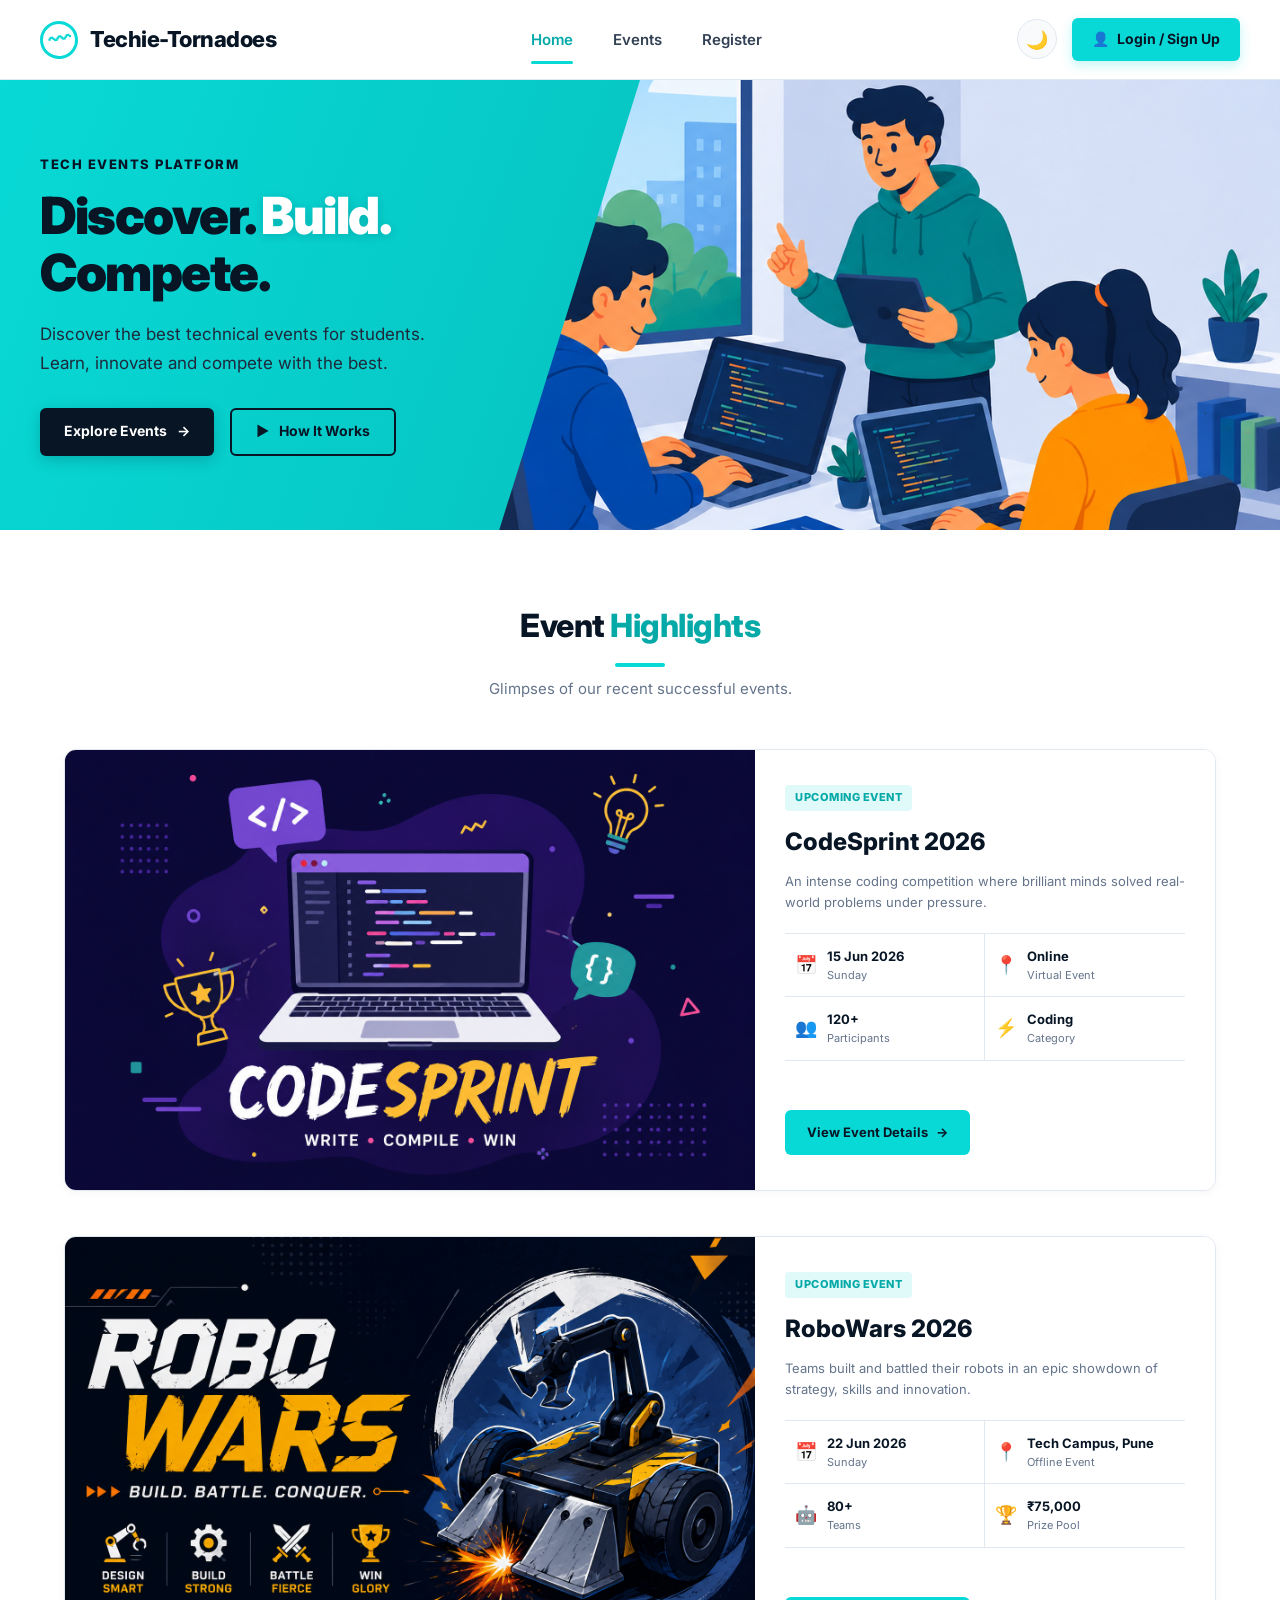
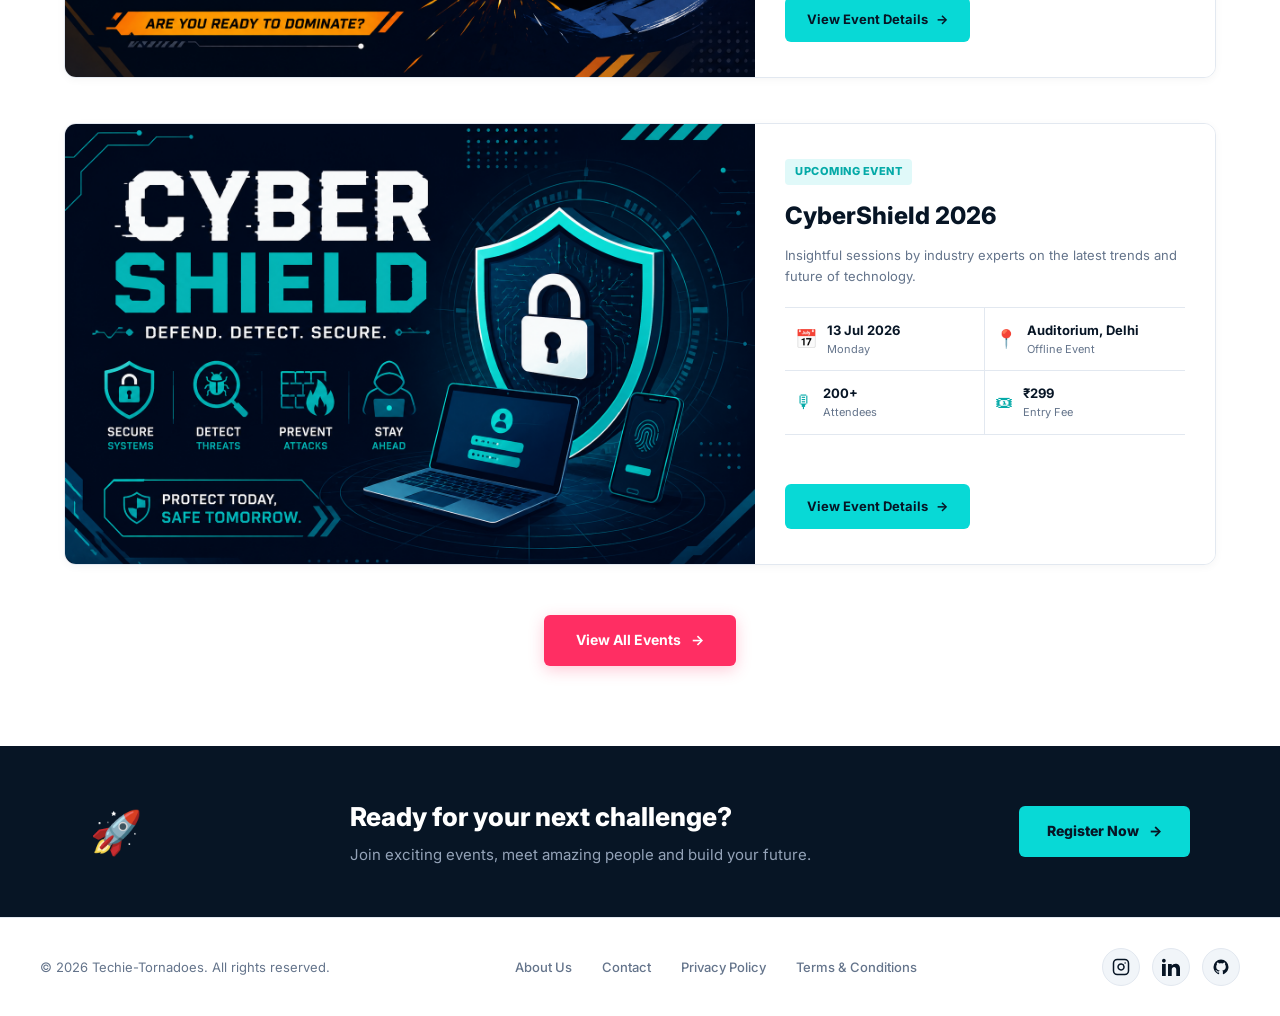
==== commit c8461727: "edited" ====
--- a/index.html
+++ b/index.html
@@ -273,7 +273,7 @@
                 </a>
                 <a href="https://www.linkedin.com/company/techie-tornadoes" class="social-linkedin" target="_blank" rel="noopener" aria-label="LinkedIn">
                     <svg width="18" height="18" viewBox="0 0 24 24" fill="currentColor">
-                        <path d="M19 3a2 2 0 0 1 2 2v14a2 2 0 0 1-2 2H5a2 2 0 0 1-2-2V5a2 2 0 0 1 2-2h14m-.5 15.5v-5.3a3.26 3.26 0 0 0-3.26-3.26c-.85 0-1.84.52-2.28 1.3v-1.11h-2.79v8.37h2.79v-4.93c0-.77.62-1.4 1.39-1.4a1.4 1.4 0 0 1 1.4 1.4v4.93h2.75M6.46 10.9v8.37H9.25V10.9H6.46M7.86 6.74a1.62 1.62 0 1 0 0 3.24 1.62 1.62 0 0 0 0-3.24z"/>
+                        <path d="M4.98 3.5c0 1.381-1.11 2.5-2.48 2.5s-2.48-1.119-2.48-2.5c0-1.38 1.11-2.5 2.48-2.5s2.48 1.12 2.48 2.5zm.02 4.5h-5v16h5v-16zm7.982 0h-4.968v16h4.969v-8.399c0-4.67 6.029-5.052 6.029 0v8.399h4.988v-10.131c0-7.88-8.922-7.593-11.018-3.714v-2.155z"/>
                     </svg>
                 </a>
                 <a href="https://github.com/techie-tornadoes" class="social-github" target="_blank" rel="noopener" aria-label="GitHub">
--- a/css/style.css
+++ b/css/style.css
@@ -40,25 +40,53 @@
 
 /* ================= KEYFRAME ANIMATIONS ================= */
 @keyframes floatSlow {
-    0%, 100% { transform: translateY(0); }
-    50% { transform: translateY(-8px); }
+
+    0%,
+    100% {
+        transform: translateY(0);
+    }
+
+    50% {
+        transform: translateY(-8px);
+    }
 }
 
 @keyframes pulseCyanGlow {
-    0% { box-shadow: 0 0 0 0 rgba(8, 217, 214, 0.4); }
-    70% { box-shadow: 0 0 0 8px rgba(8, 217, 214, 0); }
-    100% { box-shadow: 0 0 0 0 rgba(8, 217, 214, 0); }
+    0% {
+        box-shadow: 0 0 0 0 rgba(8, 217, 214, 0.4);
+    }
+
+    70% {
+        box-shadow: 0 0 0 8px rgba(8, 217, 214, 0);
+    }
+
+    100% {
+        box-shadow: 0 0 0 0 rgba(8, 217, 214, 0);
+    }
 }
 
 @keyframes popBounce {
-    0% { transform: scale(0.94); }
-    50% { transform: scale(1.06); }
-    100% { transform: scale(1); }
+    0% {
+        transform: scale(0.94);
+    }
+
+    50% {
+        transform: scale(1.06);
+    }
+
+    100% {
+        transform: scale(1);
+    }
 }
 
 @keyframes shimmerSheen {
-    0% { transform: translateX(-150%) skewX(-20deg); }
-    100% { transform: translateX(250%) skewX(-20deg); }
+    0% {
+        transform: translateX(-150%) skewX(-20deg);
+    }
+
+    100% {
+        transform: translateX(250%) skewX(-20deg);
+    }
 }
 
 /* ================= RESET ================= */
@@ -95,7 +123,10 @@
     display: block;
 }
 
-button, input, select, textarea {
+button,
+input,
+select,
+textarea {
     font-family: inherit;
 }
 
@@ -250,6 +281,7 @@
     margin: 0 auto;
     overflow: hidden;
 }
+
 .hero-text {
     position: relative;
     width: 50%;
@@ -262,6 +294,7 @@
     z-index: 2;
     clip-path: polygon(0 0, 100% 0, 78% 100%, 0 100%);
 }
+
 .eyebrow {
     color: var(--navy);
     font-size: 13px;
@@ -307,7 +340,8 @@
     gap: 16px;
 }
 
-.primary-btn, .secondary-btn {
+.primary-btn,
+.secondary-btn {
     min-height: 48px;
     padding: 0 24px;
     display: inline-flex;
@@ -343,6 +377,7 @@
     background: rgba(7, 21, 37, 0.08);
     transform: translateY(-2px);
 }
+
 .hero-image {
     position: absolute;
     top: 0;
@@ -364,6 +399,7 @@
 .hero-image:hover img {
     transform: scale(1.03);
 }
+
 /* ================= EVENT HIGHLIGHTS ================= */
 .highlights {
     padding: 70px 5% 80px;
@@ -746,6 +782,7 @@
         opacity: 0;
         transform: translateY(10px);
     }
+
     to {
         opacity: 1;
         transform: translateY(0);
@@ -792,6 +829,7 @@
     opacity: 0;
     transform: translateY(15px);
 }
+
 .main-event-image {
     width: 100%;
     height: 440px;
@@ -799,6 +837,7 @@
     object-position: center;
     display: block;
 }
+
 img {
     max-width: 100%;
     height: auto;
--- a/css/dark-mode.css
+++ b/css/dark-mode.css
@@ -937,18 +937,50 @@
 
 body.dark-mode .footer-container p,
 body.dark-mode .footer-links a,
+[data-theme="dark"] .footer-container p,
+[data-theme="dark"] .footer-links a {
+    color: #94a3b8 !important;
+}
+
+body.dark-mode .footer-links a:hover,
+[data-theme="dark"] .footer-links a:hover {
+    color: var(--primary) !important;
+}
+
 body.dark-mode .social-links a,
-[data-theme="dark"] .footer-container p,
-[data-theme="dark"] .footer-links a,
-[data-theme="dark"] .social-links a {
-    color: #94a3b8 !important;
-}
-
-body.dark-mode .footer-links a:hover,
-body.dark-mode .social-links a:hover,
-[data-theme="dark"] .footer-links a:hover,
-[data-theme="dark"] .social-links a:hover {
-    color: var(--primary) !important;
+body.dark-mode .contact-social a,
+[data-theme="dark"] .social-links a,
+[data-theme="dark"] .contact-social a {
+    background: #152438 !important;
+    border-color: #24364e !important;
+    color: #cbd5e1 !important;
+}
+
+body.dark-mode .social-links a.social-instagram:hover,
+body.dark-mode .contact-social a.social-instagram:hover,
+[data-theme="dark"] .social-links a.social-instagram:hover,
+[data-theme="dark"] .contact-social a.social-instagram:hover {
+    background: radial-gradient(circle at 30% 107%, #fdf497 0%, #fdf497 5%, #fd5949 45%, #d6249f 60%, #285AEB 90%) !important;
+    color: #ffffff !important;
+    border-color: transparent !important;
+}
+
+body.dark-mode .social-links a.social-linkedin:hover,
+body.dark-mode .contact-social a.social-linkedin:hover,
+[data-theme="dark"] .social-links a.social-linkedin:hover,
+[data-theme="dark"] .contact-social a.social-linkedin:hover {
+    background: #0077b5 !important;
+    color: #ffffff !important;
+    border-color: #0077b5 !important;
+}
+
+body.dark-mode .social-links a.social-github:hover,
+body.dark-mode .contact-social a.social-github:hover,
+[data-theme="dark"] .social-links a.social-github:hover,
+[data-theme="dark"] .contact-social a.social-github:hover {
+    background: #24292e !important;
+    color: #ffffff !important;
+    border-color: #24292e !important;
 }
 
 /* =====================================================
--- a/css/responsive.css
+++ b/css/responsive.css
@@ -102,6 +102,7 @@
    MOBILE (768px)
    ===================================================== */
 @media (max-width: 768px) {
+
     /* Navbar Mobile Menu */
     .mobile-menu-toggle {
         display: flex;
@@ -340,6 +341,7 @@
 }
 
 @media (prefers-reduced-motion: reduce) {
+
     *,
     *::before,
     *::after {
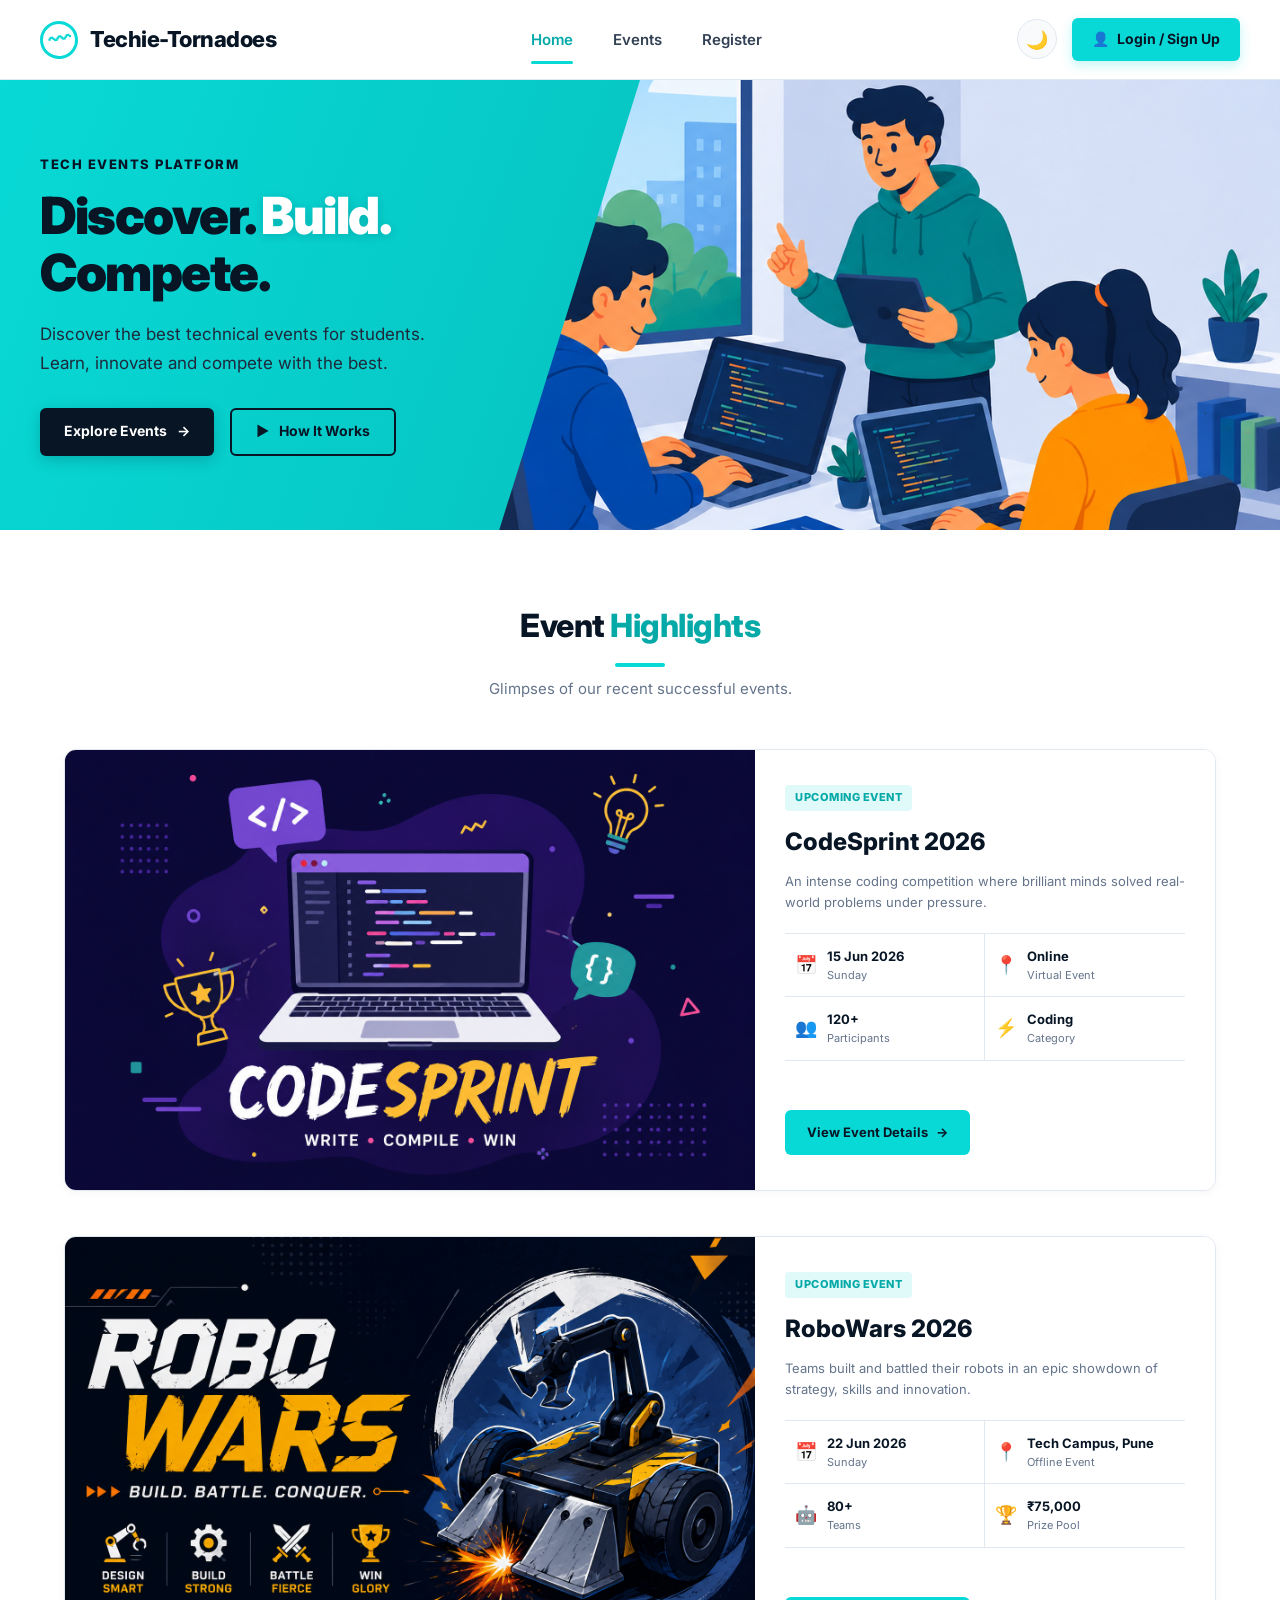
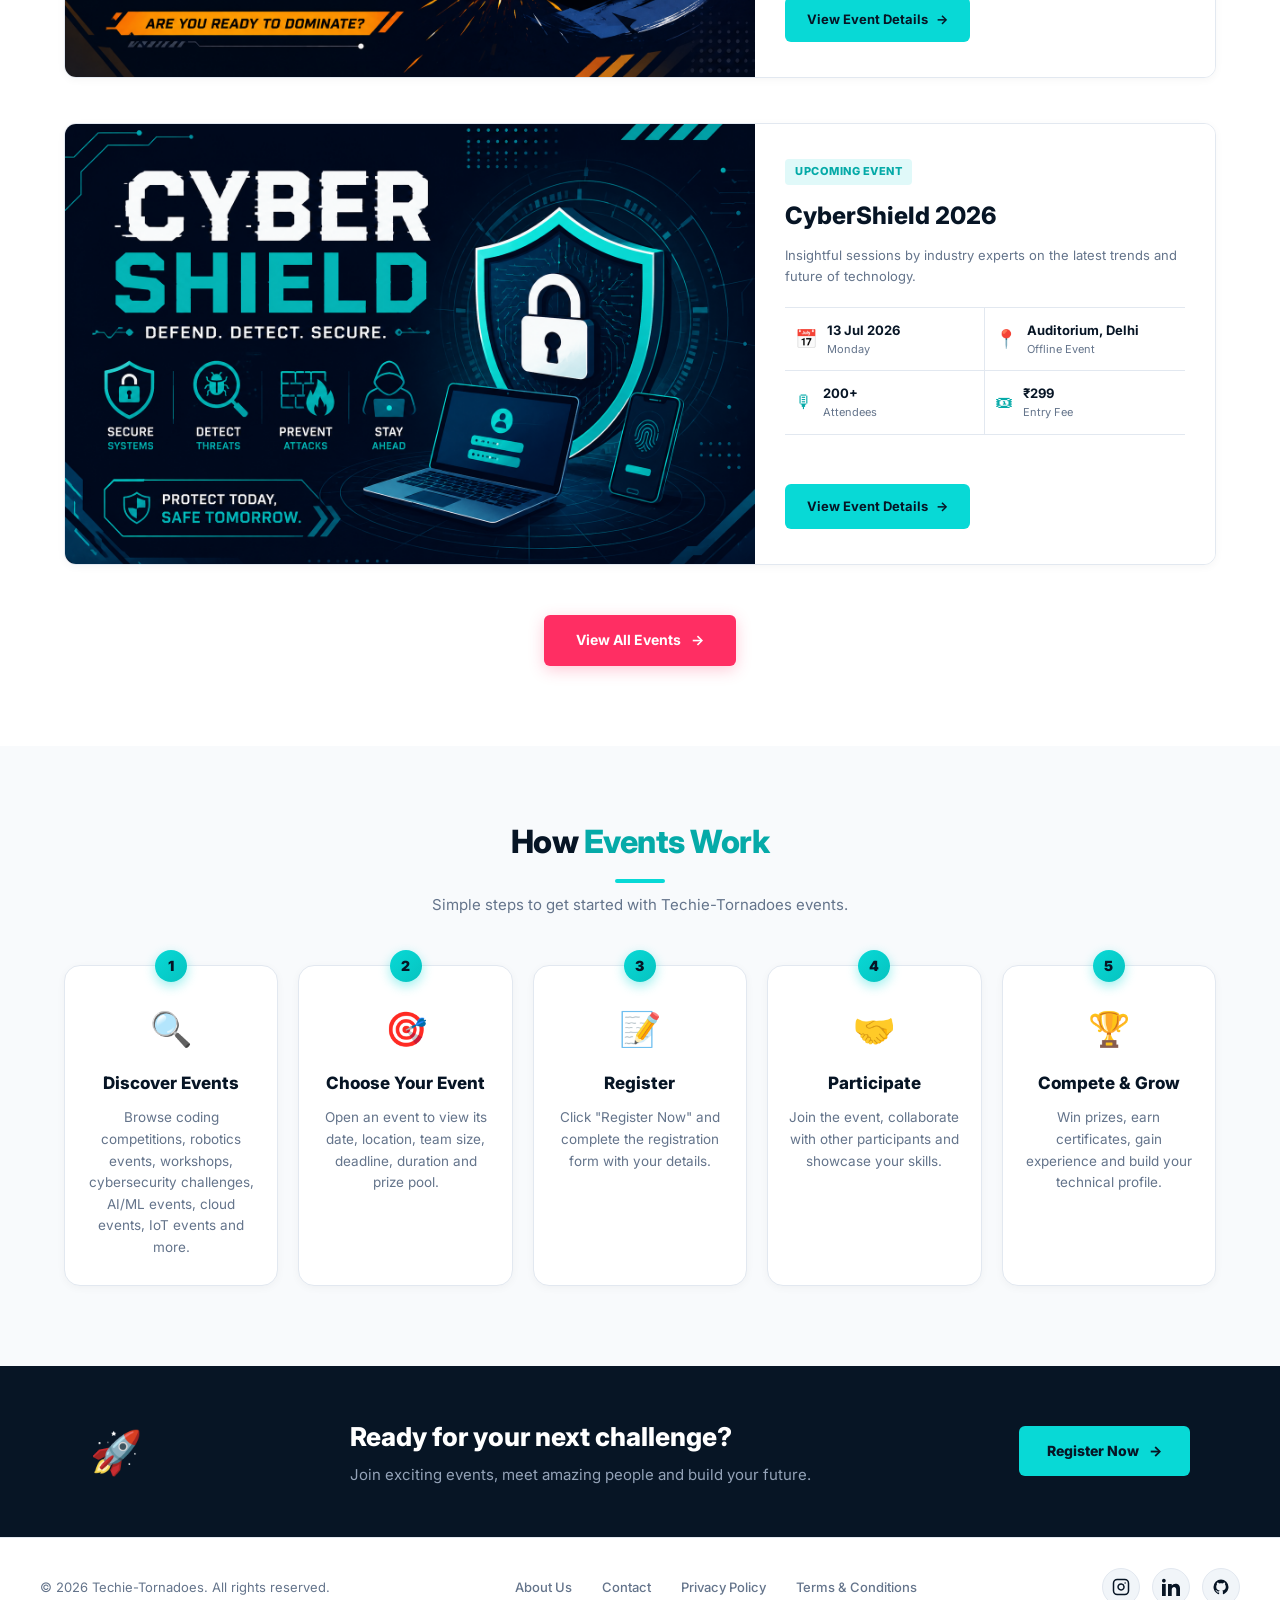
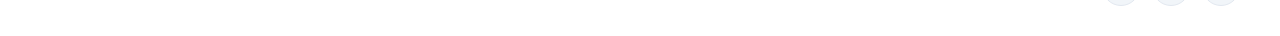
==== commit 65f52ab4: "changes" ====
--- a/index.html
+++ b/index.html
@@ -60,7 +60,7 @@
                         <a href="events.html" class="primary-btn">
                             Explore Events <span>→</span>
                         </a>
-                        <a href="#highlights" class="secondary-btn">
+                        <a href="#how-events-work" class="secondary-btn">
                             <span>▶</span> How It Works
                         </a>
                     </div>
@@ -236,6 +236,51 @@
             <a href="events.html" class="view-events">
                 View All Events <span>→</span>
             </a>
+        </section>
+
+        <!-- ================= HOW EVENTS WORK ================= -->
+        <section id="how-events-work" class="how-events-work scroll-animate">
+            <div class="section-header">
+                <h2>How <span>Events Work</span></h2>
+                <p>Simple steps to get started with Techie-Tornadoes events.</p>
+            </div>
+
+            <div class="steps-grid">
+                <div class="step-card">
+                    <div class="step-badge">1</div>
+                    <div class="step-icon">🔍</div>
+                    <h3>Discover Events</h3>
+                    <p>Browse coding competitions, robotics events, workshops, cybersecurity challenges, AI/ML events, cloud events, IoT events and more.</p>
+                </div>
+
+                <div class="step-card">
+                    <div class="step-badge">2</div>
+                    <div class="step-icon">🎯</div>
+                    <h3>Choose Your Event</h3>
+                    <p>Open an event to view its date, location, team size, deadline, duration and prize pool.</p>
+                </div>
+
+                <div class="step-card">
+                    <div class="step-badge">3</div>
+                    <div class="step-icon">📝</div>
+                    <h3>Register</h3>
+                    <p>Click "Register Now" and complete the registration form with your details.</p>
+                </div>
+
+                <div class="step-card">
+                    <div class="step-badge">4</div>
+                    <div class="step-icon">🤝</div>
+                    <h3>Participate</h3>
+                    <p>Join the event, collaborate with other participants and showcase your skills.</p>
+                </div>
+
+                <div class="step-card">
+                    <div class="step-badge">5</div>
+                    <div class="step-icon">🏆</div>
+                    <h3>Compete & Grow</h3>
+                    <p>Win prizes, earn certificates, gain experience and build your technical profile.</p>
+                </div>
+            </div>
         </section>
 
         <!-- ================= CTA ================= -->
--- a/css/style.css
+++ b/css/style.css
@@ -592,6 +592,75 @@
     box-shadow: 0 8px 22px rgba(255, 46, 99, 0.35);
 }
 
+/* ================= HOW EVENTS WORK ================= */
+.how-events-work {
+    padding: 70px 5% 80px;
+    background: var(--background);
+    text-align: center;
+}
+
+.steps-grid {
+    max-width: 1280px;
+    margin: 0 auto;
+    display: grid;
+    grid-template-columns: repeat(5, 1fr);
+    gap: 20px;
+}
+
+.step-card {
+    position: relative;
+    background: var(--white);
+    border: 1px solid var(--border);
+    border-radius: var(--radius-lg);
+    padding: 36px 20px 26px;
+    display: flex;
+    flex-direction: column;
+    align-items: center;
+    text-align: center;
+    box-shadow: var(--shadow-sm);
+    transition: var(--transition);
+}
+
+.step-card:hover {
+    transform: translateY(-5px);
+    border-color: var(--primary);
+    box-shadow: var(--shadow-hover);
+}
+
+.step-badge {
+    position: absolute;
+    top: -16px;
+    width: 32px;
+    height: 32px;
+    background: linear-gradient(135deg, #08d9d6 0%, #06c3c0 100%);
+    color: var(--navy);
+    font-weight: 900;
+    font-size: 14px;
+    border-radius: 50%;
+    display: flex;
+    align-items: center;
+    justify-content: center;
+    box-shadow: 0 4px 12px rgba(8, 217, 214, 0.4);
+}
+
+.step-icon {
+    font-size: 34px;
+    margin-bottom: 14px;
+}
+
+.step-card h3 {
+    font-size: 17px;
+    font-weight: 800;
+    color: var(--navy);
+    margin-bottom: 10px;
+}
+
+.step-card p {
+    font-size: 13.5px;
+    line-height: 1.6;
+    color: var(--text-muted);
+}
+
 /* ================= CTA ================= */
 .cta {
     background: var(--navy);
--- a/css/dark-mode.css
+++ b/css/dark-mode.css
@@ -212,6 +212,41 @@
     color: var(--primary);
 }
 
+/* How Events Work (Dark Mode) */
+body.dark-mode .how-events-work,
+[data-theme="dark"] .how-events-work {
+    background: #07111e;
+}
+
+body.dark-mode .step-card,
+[data-theme="dark"] .step-card {
+    background: #0f1d2e;
+    border-color: #1e2e45;
+    box-shadow: 0 4px 16px rgba(0, 0, 0, 0.35);
+}
+
+body.dark-mode .step-card:hover,
+[data-theme="dark"] .step-card:hover {
+    border-color: var(--primary);
+    box-shadow: 0 12px 30px rgba(8, 217, 214, 0.2);
+}
+
+body.dark-mode .step-card h3,
+[data-theme="dark"] .step-card h3 {
+    color: #f8fafc;
+}
+
+body.dark-mode .step-card p,
+[data-theme="dark"] .step-card p {
+    color: #cbd5e1;
+}
+
+body.dark-mode .step-badge,
+[data-theme="dark"] .step-badge {
+    background: linear-gradient(135deg, var(--primary) 0%, #06c3c0 100%);
+    color: #071525;
+}
+
 /* =====================================================
    EVENTS PAGE HERO & CONTROLS (DARK MODE)
    ===================================================== */
--- a/css/responsive.css
+++ b/css/responsive.css
@@ -63,6 +63,11 @@
     .intro-stats {
         grid-template-columns: 1fr 1fr 1fr;
         gap: 8px;
+    }
+
+    .steps-grid {
+        grid-template-columns: repeat(3, 1fr);
+        gap: 24px 18px;
     }
 }
 
@@ -177,6 +182,11 @@
         width: 100%;
     }
 
+    .steps-grid {
+        grid-template-columns: repeat(2, 1fr);
+        gap: 24px 16px;
+    }
+
     /* Highlight Event */
     .highlight-event {
         grid-template-columns: 1fr;
@@ -300,6 +310,11 @@
 
     .registration-card {
         padding: 20px 14px;
+    }
+
+    .steps-grid {
+        grid-template-columns: 1fr;
+        gap: 24px;
     }
 }
 
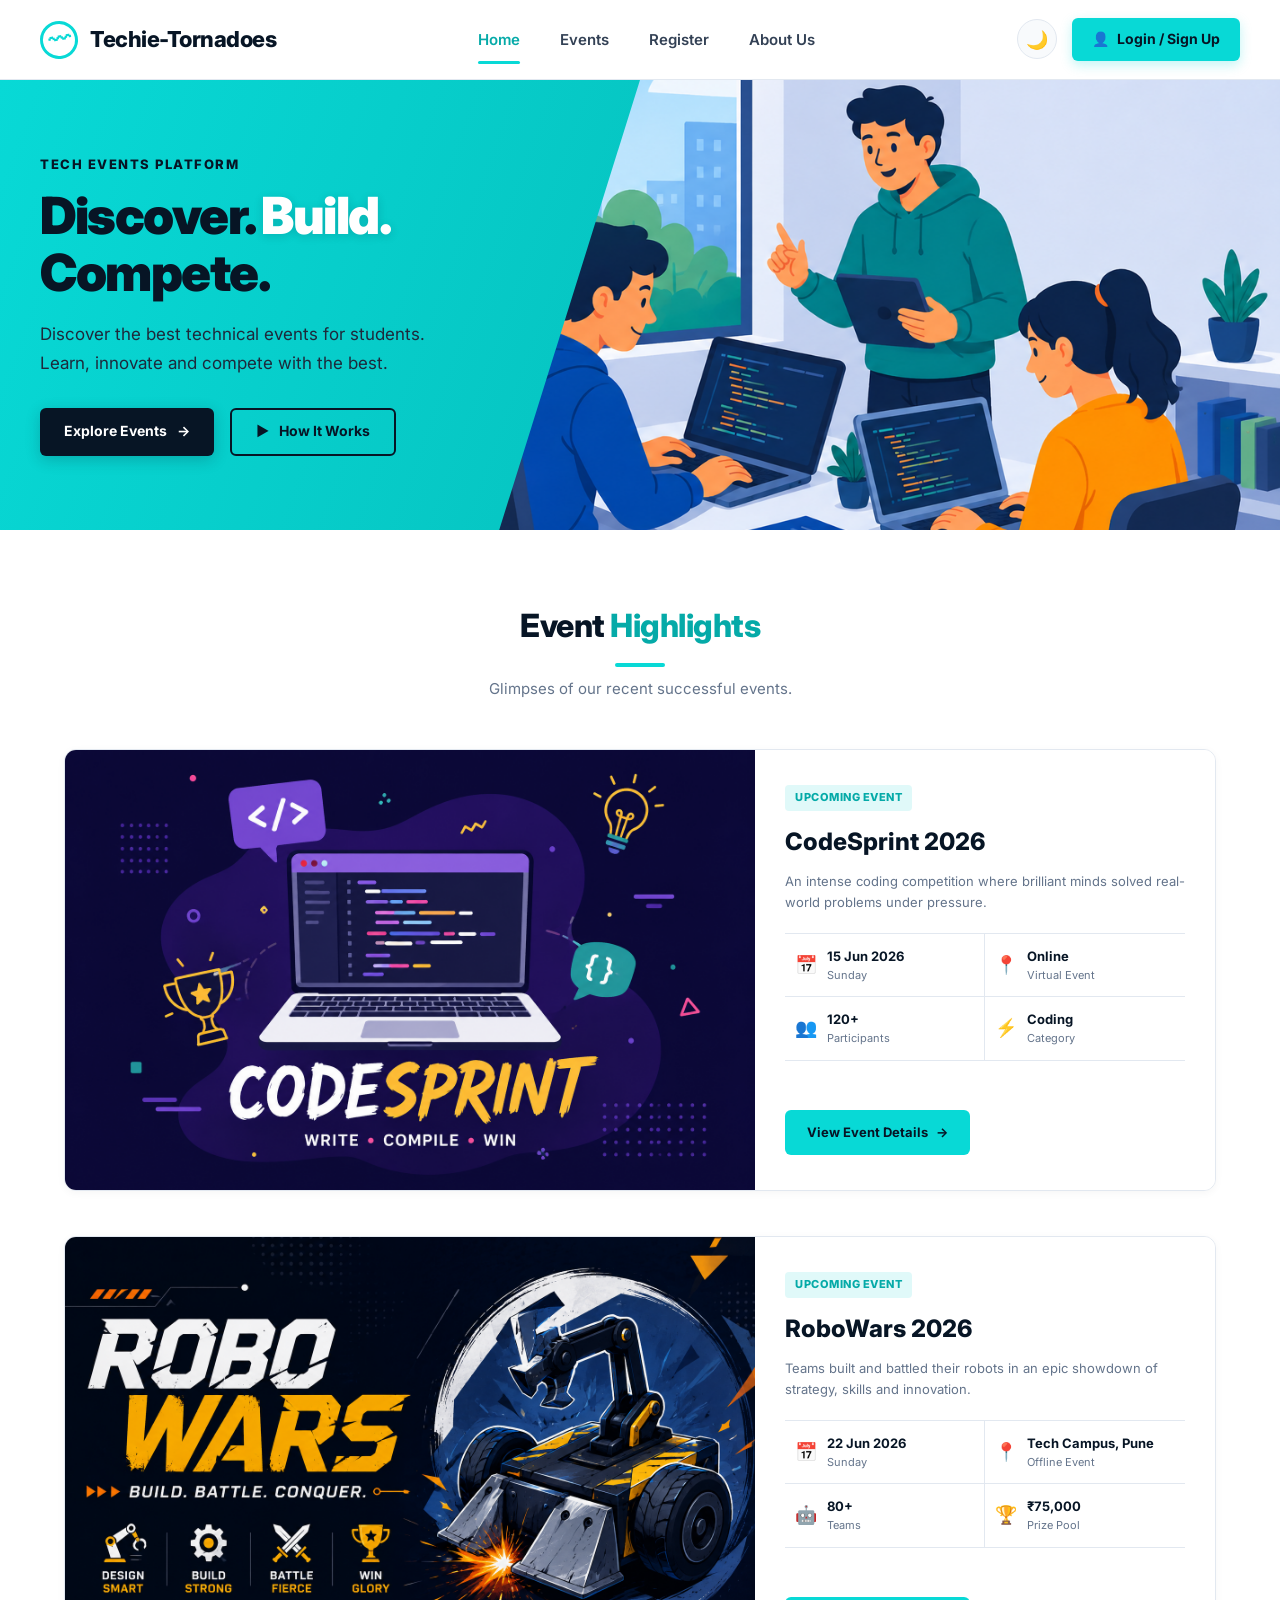
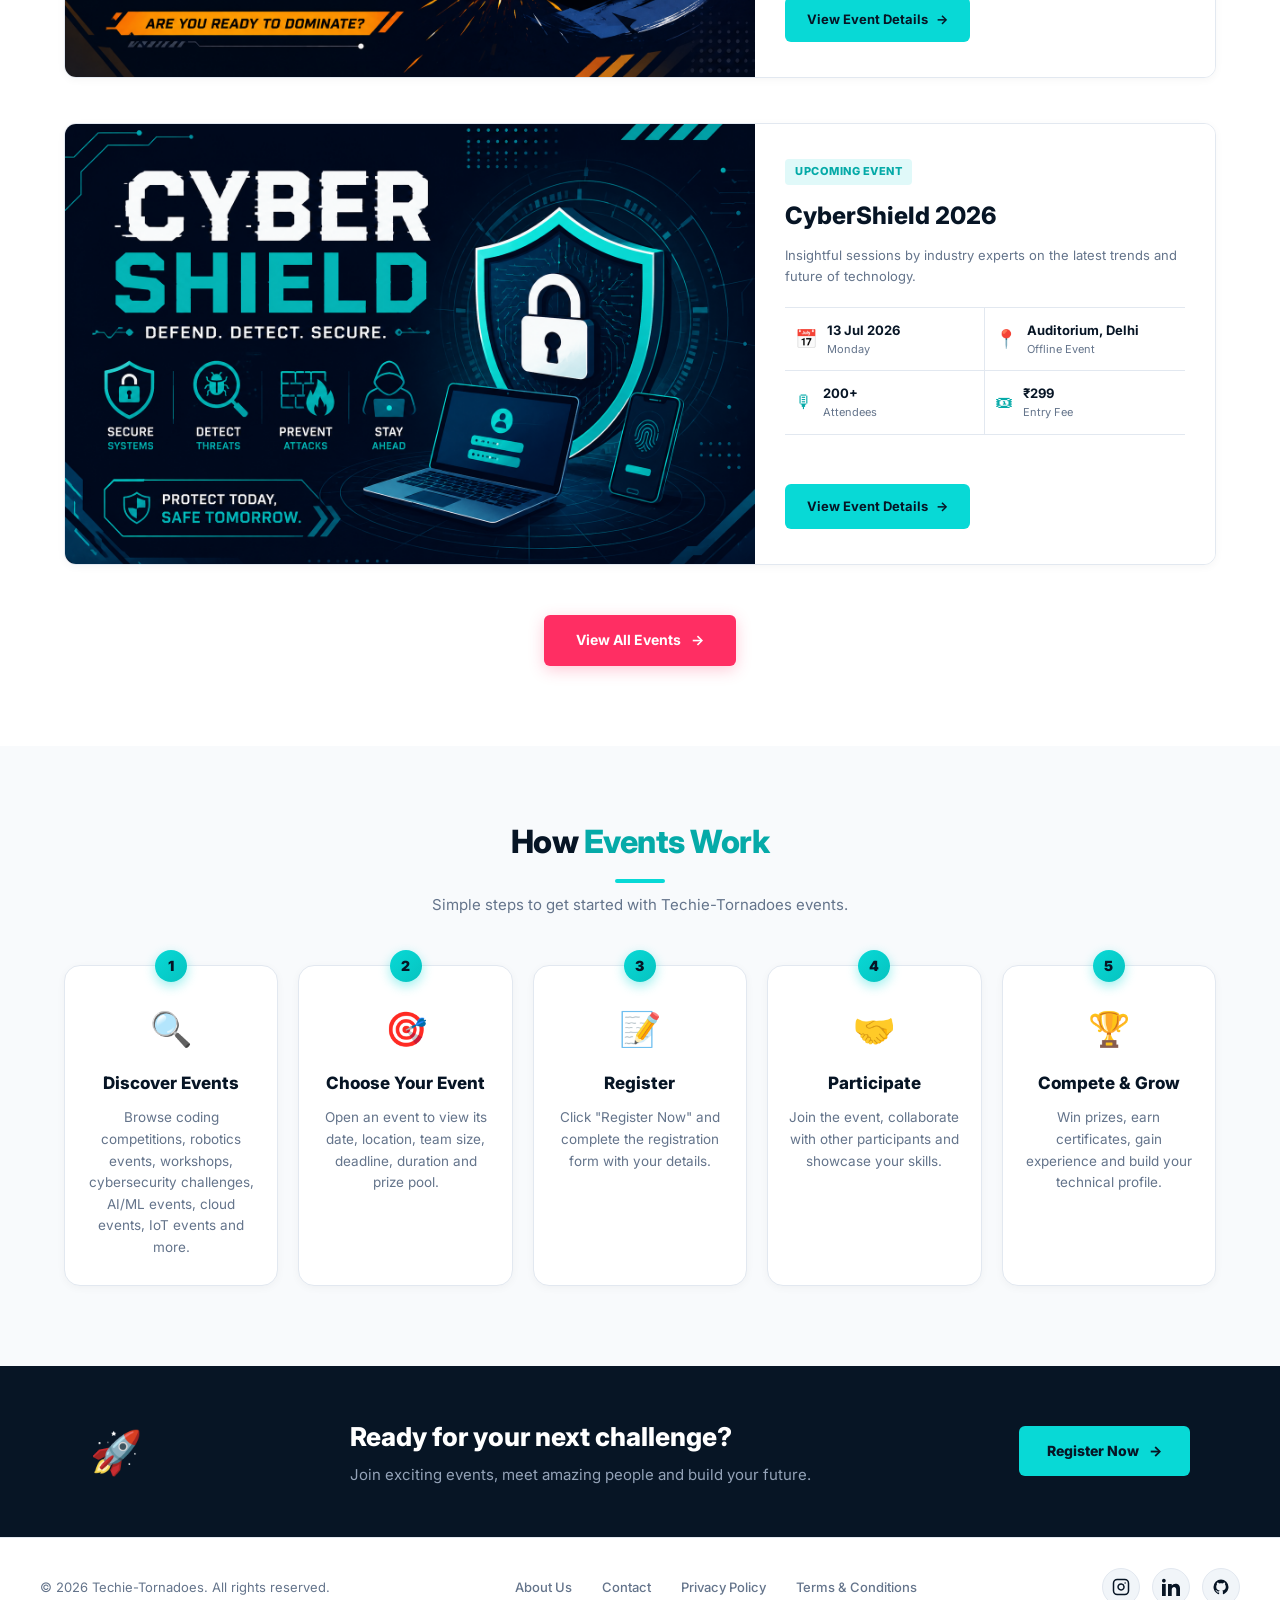
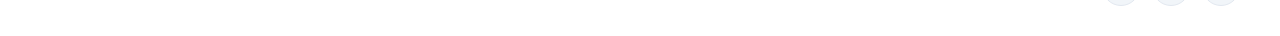
==== commit 4857bd52: "changes" ====
--- a/index.html
+++ b/index.html
@@ -31,6 +31,7 @@
                 <a href="index.html" class="active">Home</a>
                 <a href="events.html">Events</a>
                 <a href="registration.html">Register</a>
+                <a href="about.html">About Us</a>
             </nav>
 
             <div class="nav-right-actions">
--- a/css/responsive.css
+++ b/css/responsive.css
@@ -108,78 +108,214 @@
    ===================================================== */
 @media (max-width: 768px) {
 
-    /* Navbar Mobile Menu */
+    /* Navbar Container & Right Actions */
+    .nav-container {
+        padding-left: 16px !important;
+        padding-right: 16px !important;
+        gap: 8px !important;
+    }
+
+    .brand {
+        font-size: 18px !important;
+        gap: 8px !important;
+    }
+
+    .brand-icon {
+        width: 32px !important;
+        height: 32px !important;
+        font-size: 16px !important;
+    }
+
+    .nav-right-actions {
+        display: flex !important;
+        align-items: center !important;
+        gap: 8px !important;
+    }
+
+    .dark-mode-toggle {
+        width: 34px !important;
+        height: 34px !important;
+        font-size: 16px !important;
+        flex-shrink: 0 !important;
+    }
+
+    .login-btn {
+        padding: 6px 12px !important;
+        font-size: 12px !important;
+        white-space: nowrap !important;
+        flex-shrink: 0 !important;
+    }
+
+    .login-btn span {
+        font-size: 12px !important;
+    }
+
+    /* Mobile Hamburger Toggle */
     .mobile-menu-toggle {
-        display: flex;
-    }
-
-    .nav-container {
-        padding-left: 20px;
-        padding-right: 20px;
-    }
-
+        display: flex !important;
+        flex-direction: column !important;
+        justify-content: space-between !important;
+        width: 28px !important;
+        height: 22px !important;
+        padding: 0 !important;
+        margin-left: 6px !important;
+        background: transparent !important;
+        border: none !important;
+        cursor: pointer !important;
+        flex-shrink: 0 !important;
+        z-index: 1100 !important;
+    }
+
+    .mobile-menu-toggle .bar {
+        width: 100% !important;
+        height: 3px !important;
+        border-radius: 3px !important;
+        background: var(--navy) !important;
+        transition: var(--transition) !important;
+    }
+
+    body.dark-mode .mobile-menu-toggle .bar,
+    [data-theme="dark"] .mobile-menu-toggle .bar {
+        background: #f8fafc !important;
+    }
+
+    /* Hamburger Animation (Closed: ☰ 3 bars, Opened: X cross) */
+    .mobile-menu-toggle.is-active .bar:nth-child(1) {
+        transform: translateY(9.5px) rotate(45deg) !important;
+    }
+
+    .mobile-menu-toggle.is-active .bar:nth-child(2) {
+        opacity: 0 !important;
+    }
+
+    .mobile-menu-toggle.is-active .bar:nth-child(3) {
+        transform: translateY(-9.5px) rotate(-45deg) !important;
+    }
+
+    /* Mobile Navigation Dropdown Menu */
     .nav-links {
-        position: fixed;
-        top: 80px;
-        left: 0;
-        width: 100%;
-        height: calc(100vh - 80px);
-        display: flex;
-        flex-direction: column;
-        align-items: center;
-        justify-content: flex-start;
-        padding-top: 40px;
-        gap: 28px;
-        background: var(--white);
-        transform: translateY(-100%);
-        opacity: 0;
-        visibility: hidden;
-        transition: var(--transition);
-        z-index: 1000;
-        box-shadow: var(--shadow);
-        overflow-y: auto;
+        position: fixed !important;
+        top: 80px !important;
+        left: 0 !important;
+        width: 100% !important;
+        height: auto !important;
+        max-height: calc(100vh - 80px) !important;
+        display: flex !important;
+        flex-direction: column !important;
+        align-items: stretch !important;
+        justify-content: flex-start !important;
+        padding: 12px 0 !important;
+        gap: 0 !important;
+        background: var(--white) !important;
+        transform: translateY(-150%) !important;
+        opacity: 0 !important;
+        visibility: hidden !important;
+        transition: all 0.3s cubic-bezier(0.4, 0, 0.2, 1) !important;
+        z-index: 1000 !important;
+        box-shadow: 0 10px 25px rgba(7, 21, 37, 0.15) !important;
+        border-bottom: 1px solid var(--border) !important;
+        overflow-y: auto !important;
     }
 
     .nav-links.mobile-open {
-        transform: translateY(0);
-        opacity: 1;
-        visibility: visible;
+        transform: translateY(0) !important;
+        opacity: 1 !important;
+        visibility: visible !important;
     }
 
     .nav-links a {
-        font-size: 18px;
-    }
-
-    /* Home Hero */
+        display: block !important;
+        padding: 14px 24px !important;
+        font-size: 16px !important;
+        font-weight: 700 !important;
+        color: var(--navy) !important;
+        border-bottom: 1px solid var(--border-subtle) !important;
+        text-align: left !important;
+    }
+
+    .nav-links a:hover,
+    .nav-links a.active {
+        background: var(--primary-light) !important;
+        color: var(--primary-dark) !important;
+    }
+
+    .nav-links a.active::after {
+        display: none !important;
+    }
+
+    /* Dark Mode Mobile Menu */
+    body.dark-mode .nav-links,
+    [data-theme="dark"] .nav-links {
+        background: #0b1726 !important;
+        border-bottom-color: #1e2d42 !important;
+    }
+
+    body.dark-mode .nav-links a,
+    [data-theme="dark"] .nav-links a {
+        color: #f8fafc !important;
+        border-bottom-color: #1e2d42 !important;
+    }
+
+    body.dark-mode .nav-links a:hover,
+    body.dark-mode .nav-links a.active,
+    [data-theme="dark"] .nav-links a:hover,
+    [data-theme="dark"] .nav-links a.active {
+        background: #152438 !important;
+        color: var(--primary) !important;
+    }
+
+    /* Home Hero - Mobile Stack */
     .hero-content {
-        grid-template-columns: 1fr;
+        display: flex !important;
+        flex-direction: column !important;
+        min-height: auto !important;
+        grid-template-columns: 1fr !important;
     }
 
     .hero-text {
-        padding: 45px 20px;
+        position: relative !important;
+        width: 100% !important;
+        min-height: auto !important;
+        padding: 40px 20px 45px !important;
+        clip-path: none !important;
+        background: linear-gradient(110deg, #08d9d6 0%, #06c3c0 100%) !important;
+        box-sizing: border-box !important;
     }
 
     .hero-text::after {
-        display: none;
+        display: none !important;
     }
 
     .hero h1 {
-        font-size: 34px;
+        font-size: 34px !important;
     }
 
     .hero-image {
-        height: 250px;
+        position: relative !important;
+        top: auto !important;
+        right: auto !important;
+        width: 100% !important;
+        height: 280px !important;
+        z-index: 1 !important;
+    }
+
+    .hero-image img {
+        width: 100% !important;
+        height: 100% !important;
+        object-fit: cover !important;
+        object-position: center !important;
     }
 
     .hero-buttons {
-        flex-direction: column;
-        align-items: stretch;
-        width: 100%;
+        flex-direction: column !important;
+        width: 100% !important;
+        gap: 14px !important;
     }
 
     .primary-btn,
     .secondary-btn {
-        width: 100%;
+        width: 100% !important;
+        box-sizing: border-box !important;
     }
 
     .steps-grid {
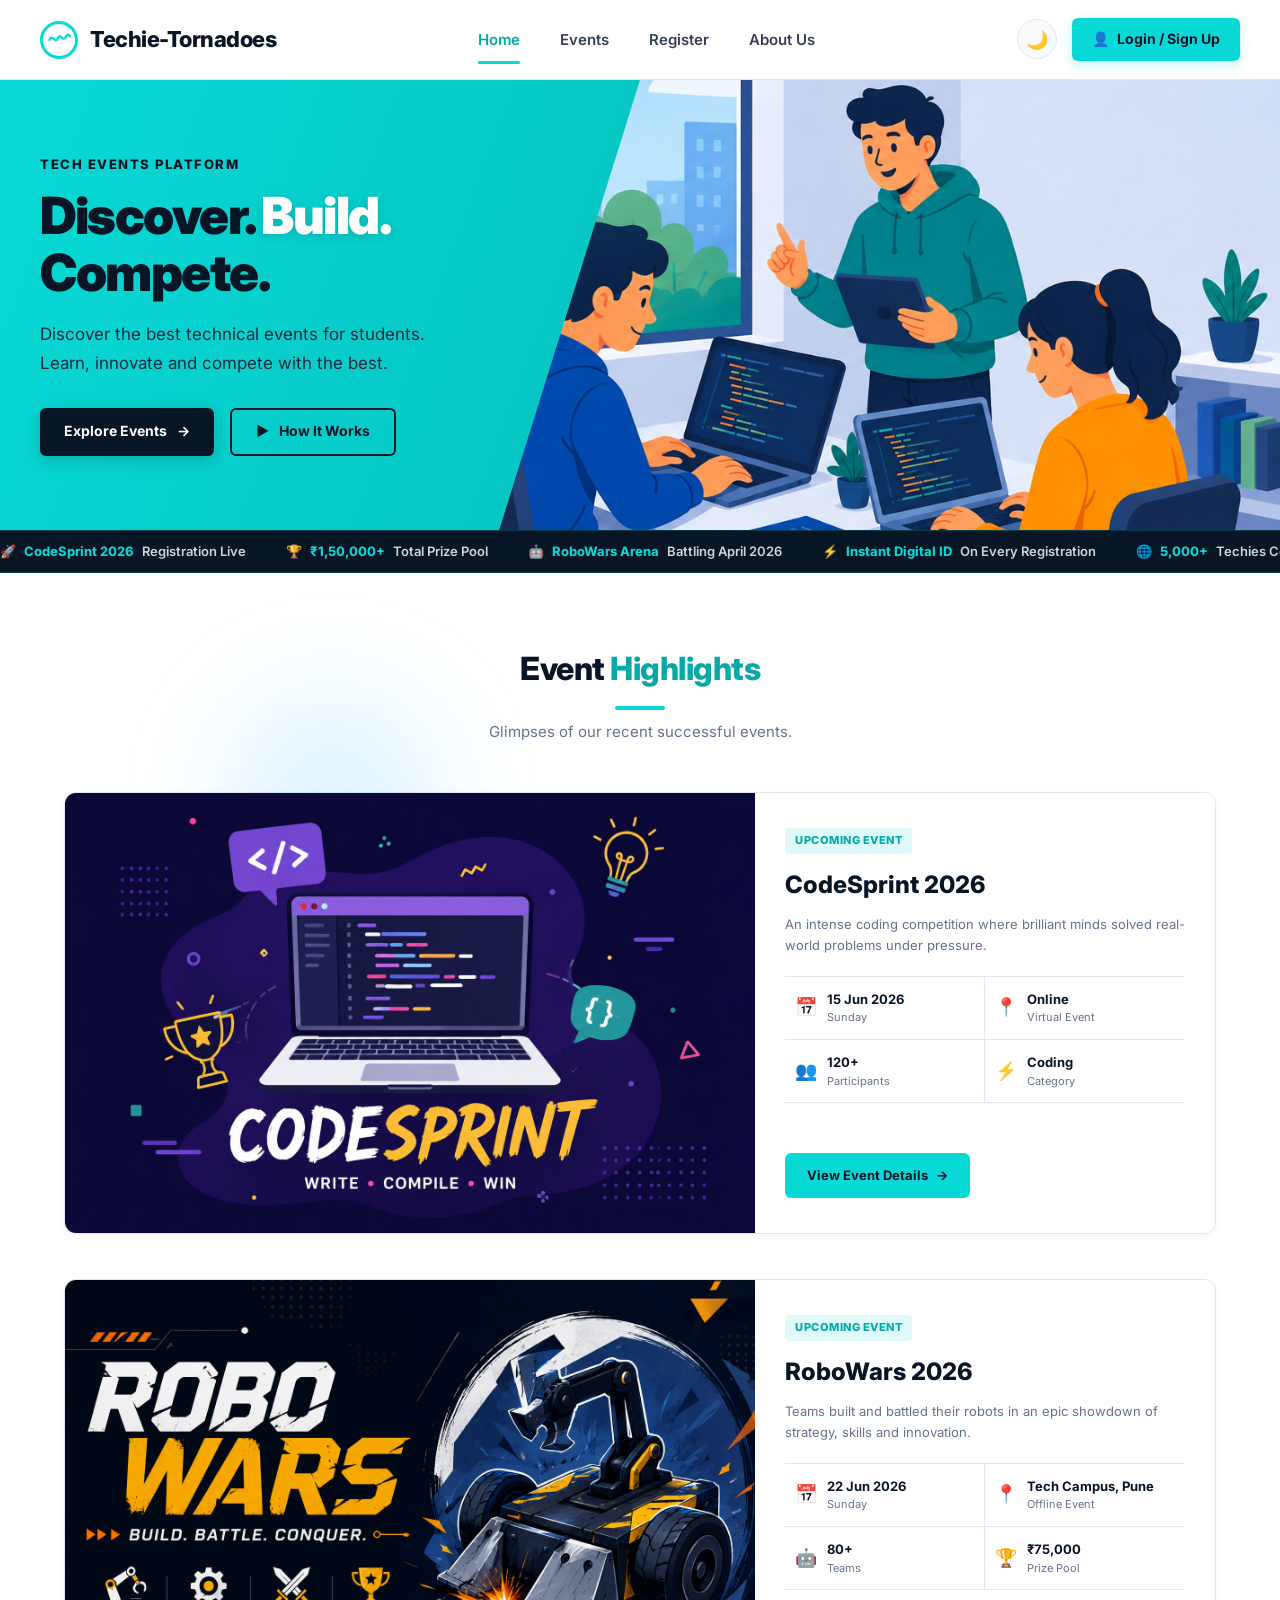
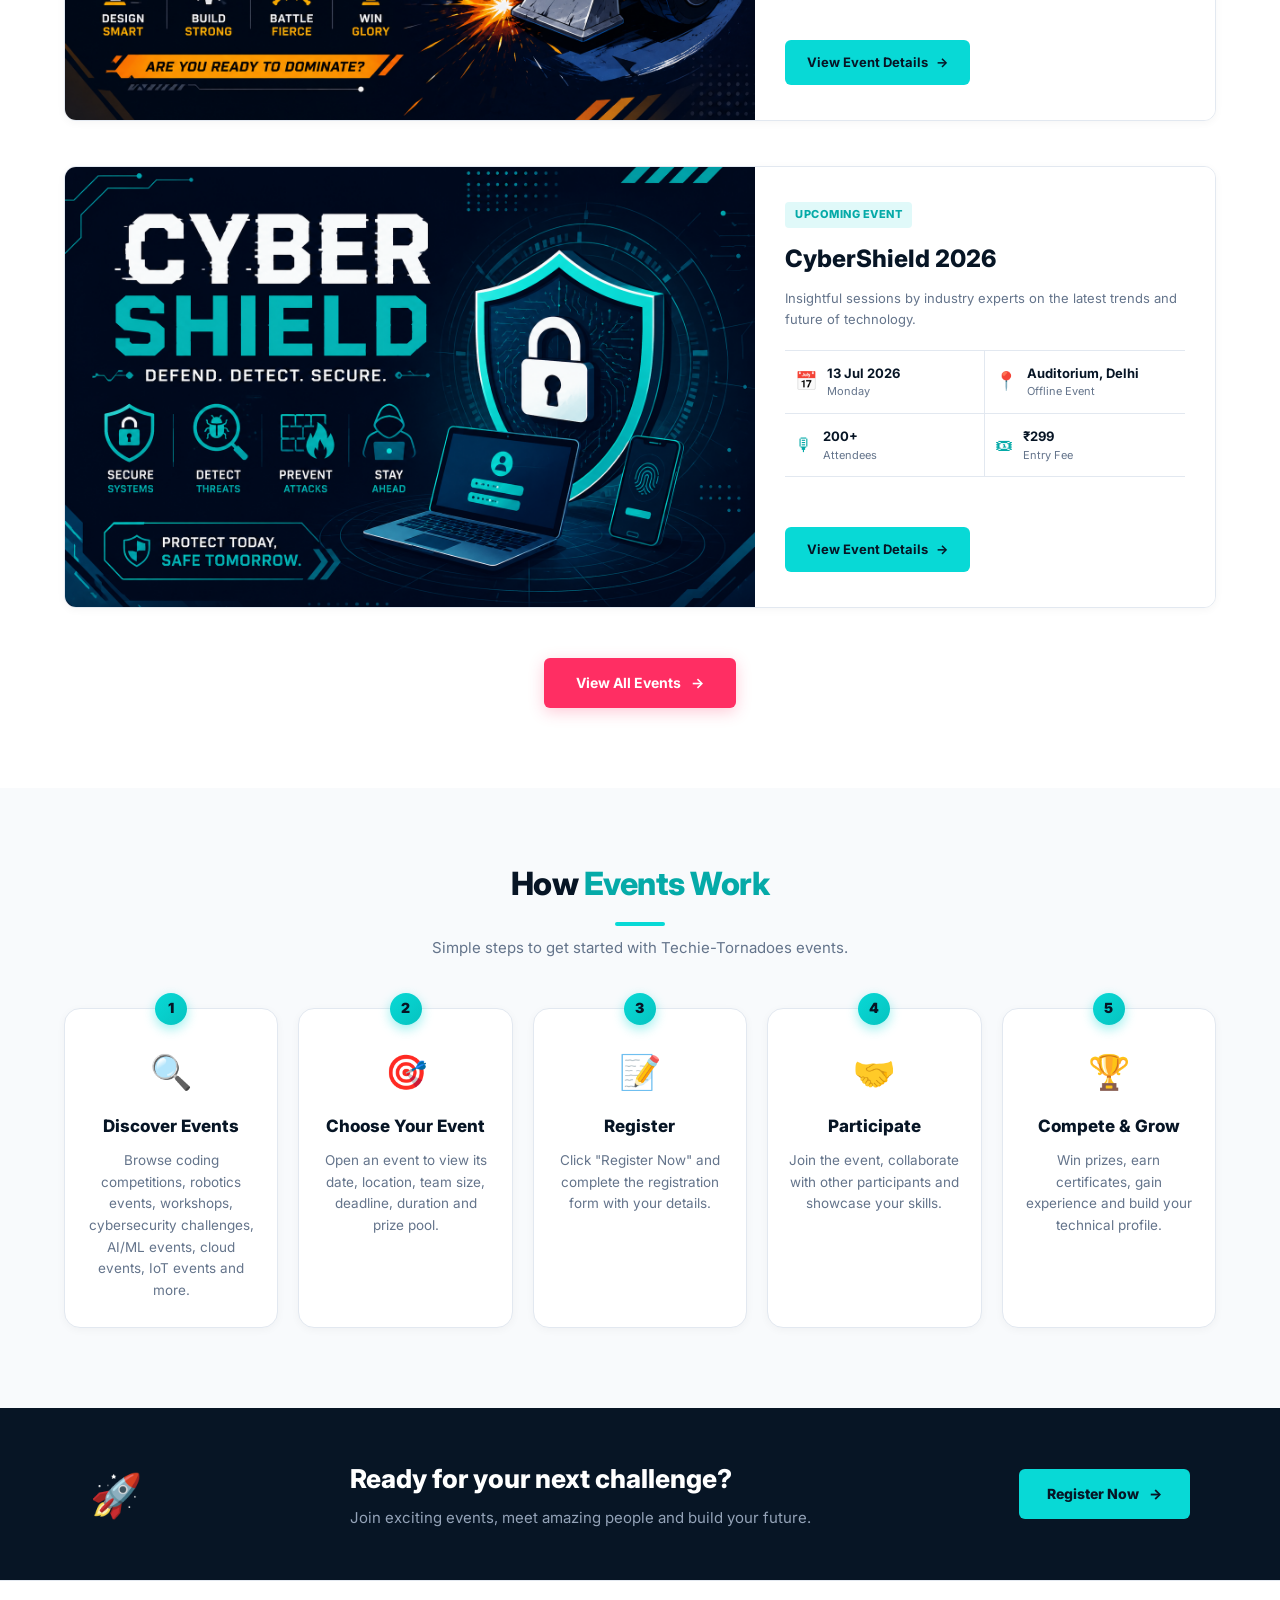
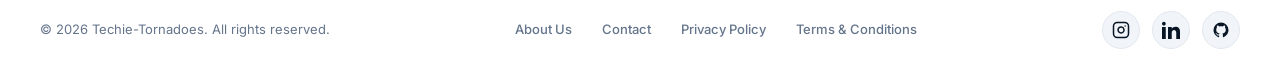
==== commit 98ac00d4: "edited" ====
--- a/index.html
+++ b/index.html
@@ -13,6 +13,7 @@
 
     <!-- Stylesheets -->
     <link rel="stylesheet" href="css/style.css">
+    <link rel="stylesheet" href="css/animations.css">
     <link rel="stylesheet" href="css/dark-mode.css">
     <link rel="stylesheet" href="css/responsive.css">
 </head>
@@ -38,7 +39,7 @@
                 <button type="button" class="dark-mode-toggle" id="themeToggle" aria-label="Toggle dark mode">
                     <span class="theme-icon">🌙</span>
                 </button>
-                <a href="login.html" class="login-btn">
+                <a href="login.html" class="login-btn shimmer-btn">
                     <span>👤</span>
                     Login / Sign Up
                 </a>
@@ -49,8 +50,12 @@
     <!-- ================= HERO ================= -->
     <main>
         <section class="hero">
+            <div class="hero-ambient-wrap" aria-hidden="true">
+                <div class="ambient-orb ambient-orb-1"></div>
+                <div class="ambient-orb ambient-orb-2"></div>
+            </div>
             <div class="hero-content">
-                <div class="hero-text">
+                <div class="hero-text anim-fade-up">
                     <p class="eyebrow">TECH EVENTS PLATFORM</p>
                     <h1>Discover. <span class="turquoise">Build.</span> Compete.</h1>
                     <p class="hero-description">
@@ -58,7 +63,7 @@
                         Learn, innovate and compete with the best.
                     </p>
                     <div class="hero-buttons">
-                        <a href="events.html" class="primary-btn">
+                        <a href="events.html" class="primary-btn shimmer-btn">
                             Explore Events <span>→</span>
                         </a>
                         <a href="#how-events-work" class="secondary-btn">
@@ -67,11 +72,27 @@
                     </div>
                 </div>
 
-                <div class="hero-image">
+                <div class="hero-image anim-zoom-in">
                     <img src="images/herosection.png" alt="Students collaborating on tech project" onerror="this.onerror=null; this.src='images/event.png';">
                 </div>
             </div>
         </section>
+
+        <!-- ================= LIVE TECH MARQUEE ================= -->
+        <div class="tech-marquee-bar" aria-label="Live event announcements">
+            <div class="tech-marquee-track">
+                <div class="marquee-item">🚀 <span class="highlight">CodeSprint 2026</span> Registration Live</div>
+                <div class="marquee-item">🏆 <span class="highlight">₹1,50,000+</span> Total Prize Pool</div>
+                <div class="marquee-item">🤖 <span class="highlight">RoboWars Arena</span> Battling April 2026</div>
+                <div class="marquee-item">⚡ <span class="highlight">Instant Digital ID</span> On Every Registration</div>
+                <div class="marquee-item">🌐 <span class="highlight">5,000+</span> Techies Competing</div>
+                <div class="marquee-item">🚀 <span class="highlight">CodeSprint 2026</span> Registration Live</div>
+                <div class="marquee-item">🏆 <span class="highlight">₹1,50,000+</span> Total Prize Pool</div>
+                <div class="marquee-item">🤖 <span class="highlight">RoboWars Arena</span> Battling April 2026</div>
+                <div class="marquee-item">⚡ <span class="highlight">Instant Digital ID</span> On Every Registration</div>
+                <div class="marquee-item">🌐 <span class="highlight">5,000+</span> Techies Competing</div>
+            </div>
+        </div>
 
         <!-- ================= EVENT HIGHLIGHTS ================= -->
         <section id="highlights" class="highlights">
@@ -334,6 +355,7 @@
     <!-- Scripts -->
     <script src="js/storage.js"></script>
     <script src="js/dark-mode.js"></script>
+    <script src="js/animations.js"></script>
     <script src="js/main.js"></script>
 
 </body>
--- a/css/style.css
+++ b/css/style.css
@@ -244,6 +244,150 @@
     color: white;
     transform: translateY(-2px);
     box-shadow: 0 6px 18px rgba(8, 217, 214, 0.35);
+}
+
+/* Post-Login Profile Button & Dropdown */
+.profile-btn-wrapper {
+    position: relative;
+    display: inline-block;
+}
+
+.profile-btn {
+    display: inline-flex;
+    align-items: center;
+    gap: 8px;
+    padding: 9px 18px;
+    border-radius: var(--radius-sm);
+    background: var(--primary);
+    color: var(--navy);
+    font-size: 14px;
+    font-weight: 700;
+    border: none;
+    cursor: pointer;
+    box-shadow: 0 4px 12px rgba(8, 217, 214, 0.25);
+    transition: var(--transition);
+}
+
+.profile-btn:hover {
+    background: var(--primary-dark);
+    color: var(--white);
+    transform: translateY(-2px);
+    box-shadow: 0 6px 18px rgba(8, 217, 214, 0.35);
+}
+
+.profile-caret {
+    font-size: 10px;
+    transition: transform 0.2s ease;
+}
+
+.profile-btn[aria-expanded="true"] .profile-caret {
+    transform: rotate(180deg);
+}
+
+/* Profile Dropdown Menu */
+.profile-dropdown-menu {
+    position: absolute;
+    top: calc(100% + 10px);
+    right: 0;
+    width: 250px;
+    background: var(--white);
+    border: 1px solid var(--border);
+    border-radius: var(--radius);
+    box-shadow: 0 12px 32px rgba(7, 21, 37, 0.15);
+    padding: 12px 0;
+    z-index: 1200;
+    opacity: 0;
+    transform: translateY(-8px);
+    visibility: hidden;
+    transition: opacity 0.2s ease, transform 0.2s ease, visibility 0.2s ease;
+}
+
+.profile-dropdown-menu.is-open {
+    opacity: 1;
+    transform: translateY(0);
+    visibility: visible;
+}
+
+.profile-dropdown-header {
+    display: flex;
+    align-items: center;
+    gap: 12px;
+    padding: 10px 16px 12px;
+}
+
+.user-avatar-badge {
+    width: 38px;
+    height: 38px;
+    border-radius: 50%;
+    background: linear-gradient(135deg, var(--primary) 0%, var(--primary-dark) 100%);
+    color: var(--navy);
+    font-weight: 800;
+    font-size: 16px;
+    display: flex;
+    align-items: center;
+    justify-content: center;
+    flex-shrink: 0;
+}
+
+.user-info-text {
+    display: flex;
+    flex-direction: column;
+    overflow: hidden;
+}
+
+.user-display-name {
+    font-size: 14px;
+    font-weight: 700;
+    color: var(--navy);
+    white-space: nowrap;
+    overflow: hidden;
+    text-overflow: ellipsis;
+}
+
+.user-display-email {
+    font-size: 12px;
+    color: #64748b;
+    white-space: nowrap;
+    overflow: hidden;
+    text-overflow: ellipsis;
+}
+
+.profile-dropdown-divider {
+    height: 1px;
+    background: var(--border);
+    margin: 6px 0;
+}
+
+.profile-dropdown-item {
+    display: flex;
+    align-items: center;
+    gap: 10px;
+    width: 100%;
+    padding: 10px 16px;
+    font-size: 14px;
+    font-weight: 600;
+    color: var(--navy);
+    background: transparent;
+    border: none;
+    text-align: left;
+    cursor: pointer;
+    text-decoration: none;
+    transition: background 0.2s ease, color 0.2s ease;
+    box-sizing: border-box;
+}
+
+.profile-dropdown-item:hover {
+    background: var(--primary-light);
+    color: var(--primary-dark);
+}
+
+.profile-dropdown-item.logout-item {
+    color: #ef4444;
+}
+
+.profile-dropdown-item.logout-item:hover {
+    background: #fef2f2;
+    color: #dc2626;
 }
 
 /* Dark Mode Toggle Button */
--- a/css/animations.css
+++ b/css/animations.css
@@ -0,0 +1,387 @@
+/* =====================================================
+   TECHIE-TORNADOES - ANIMATED UI SYSTEM
+   Modern, GPU-Accelerated Micro-Animations & Effects
+   ===================================================== */
+
+/* =====================================================
+   1. KEYFRAME ANIMATIONS
+   ===================================================== */
+
+/* Floating Elements */
+@keyframes floatSlow {
+    0%, 100% {
+        transform: translateY(0px) rotate(0deg);
+    }
+    50% {
+        transform: translateY(-8px) rotate(1deg);
+    }
+}
+
+@keyframes floatReverse {
+    0%, 100% {
+        transform: translateY(0px) rotate(0deg);
+    }
+    50% {
+        transform: translateY(8px) rotate(-1deg);
+    }
+}
+
+/* Radar Beacon / Live Pulse */
+@keyframes radarPing {
+    0% {
+        transform: scale(0.95);
+        box-shadow: 0 0 0 0 rgba(16, 185, 129, 0.7);
+    }
+    70% {
+        transform: scale(1);
+        box-shadow: 0 0 0 10px rgba(16, 185, 129, 0);
+    }
+    100% {
+        transform: scale(0.95);
+        box-shadow: 0 0 0 0 rgba(16, 185, 129, 0);
+    }
+}
+
+@keyframes pulseGlow {
+    0%, 100% {
+        opacity: 0.8;
+        transform: scale(1);
+    }
+    50% {
+        opacity: 1;
+        transform: scale(1.04);
+        box-shadow: 0 0 20px rgba(8, 217, 214, 0.4);
+    }
+}
+
+/* Button Shimmer Sweep */
+@keyframes shimmerSweep {
+    0% {
+        transform: translateX(-150%) skewX(-20deg);
+    }
+    100% {
+        transform: translateX(200%) skewX(-20deg);
+    }
+}
+
+/* Ambient Glowing Background Orbs */
+@keyframes orbFloat1 {
+    0%, 100% {
+        transform: translate(0px, 0px) scale(1);
+    }
+    33% {
+        transform: translate(30px, -40px) scale(1.1);
+    }
+    66% {
+        transform: translate(-20px, 20px) scale(0.95);
+    }
+}
+
+@keyframes orbFloat2 {
+    0%, 100% {
+        transform: translate(0px, 0px) scale(1);
+    }
+    33% {
+        transform: translate(-35px, 25px) scale(1.08);
+    }
+    66% {
+        transform: translate(25px, -30px) scale(0.92);
+    }
+}
+
+/* Horizontal Tech Marquee Ticker */
+@keyframes marqueeScroll {
+    0% {
+        transform: translateX(0%);
+    }
+    100% {
+        transform: translateX(-50%);
+    }
+}
+
+/* Wave Click Ripple */
+@keyframes rippleEffect {
+    0% {
+        transform: scale(0);
+        opacity: 0.5;
+    }
+    100% {
+        transform: scale(2.5);
+        opacity: 0;
+    }
+}
+
+/* Badge Neon Glow */
+@keyframes neonBorderPulse {
+    0%, 100% {
+        border-color: rgba(8, 217, 214, 0.35);
+        box-shadow: 0 4px 14px rgba(8, 217, 214, 0.15);
+    }
+    50% {
+        border-color: rgba(8, 217, 214, 0.85);
+        box-shadow: 0 6px 22px rgba(8, 217, 214, 0.35);
+    }
+}
+
+/* =====================================================
+   2. SCROLL REVEAL UTILITY CLASSES
+   ===================================================== */
+.anim-reveal {
+    opacity: 0;
+    transform: translateY(28px);
+    transition: opacity 0.7s cubic-bezier(0.16, 1, 0.3, 1),
+                transform 0.7s cubic-bezier(0.16, 1, 0.3, 1);
+    will-change: opacity, transform;
+}
+
+.anim-fade-up {
+    opacity: 0;
+    transform: translateY(32px);
+    transition: opacity 0.75s cubic-bezier(0.16, 1, 0.3, 1),
+                transform 0.75s cubic-bezier(0.16, 1, 0.3, 1);
+    will-change: opacity, transform;
+}
+
+.anim-fade-left {
+    opacity: 0;
+    transform: translateX(-35px);
+    transition: opacity 0.75s cubic-bezier(0.16, 1, 0.3, 1),
+                transform 0.75s cubic-bezier(0.16, 1, 0.3, 1);
+    will-change: opacity, transform;
+}
+
+.anim-fade-right {
+    opacity: 0;
+    transform: translateX(35px);
+    transition: opacity 0.75s cubic-bezier(0.16, 1, 0.3, 1),
+                transform 0.75s cubic-bezier(0.16, 1, 0.3, 1);
+    will-change: opacity, transform;
+}
+
+.anim-zoom-in {
+    opacity: 0;
+    transform: scale(0.92);
+    transition: opacity 0.75s cubic-bezier(0.16, 1, 0.3, 1),
+                transform 0.75s cubic-bezier(0.16, 1, 0.3, 1);
+    will-change: opacity, transform;
+}
+
+/* Triggered Visible State */
+.anim-reveal.is-visible,
+.anim-fade-up.is-visible,
+.anim-fade-left.is-visible,
+.anim-fade-right.is-visible,
+.anim-zoom-in.is-visible {
+    opacity: 1 !important;
+    transform: translate(0, 0) scale(1) !important;
+}
+
+/* Stagger Delays */
+.anim-delay-100 { transition-delay: 100ms; }
+.anim-delay-200 { transition-delay: 200ms; }
+.anim-delay-300 { transition-delay: 300ms; }
+.anim-delay-400 { transition-delay: 400ms; }
+.anim-delay-500 { transition-delay: 500ms; }
+.anim-delay-600 { transition-delay: 600ms; }
+
+/* =====================================================
+   3. 3D CARD TILT & HOVER LIGHTING
+   ===================================================== */
+.tilt-card {
+    transition: transform 0.25s cubic-bezier(0.2, 0, 0.2, 1),
+                box-shadow 0.25s cubic-bezier(0.2, 0, 0.2, 1);
+    transform-style: preserve-3d;
+    perspective: 1000px;
+    will-change: transform;
+}
+
+.tilt-card:hover {
+    box-shadow: 0 20px 40px rgba(7, 21, 37, 0.16);
+}
+
+/* =====================================================
+   4. BUTTON SHIMMER & GLOW MICRO-INTERACTIONS
+   ===================================================== */
+.shimmer-btn {
+    position: relative;
+    overflow: hidden;
+}
+
+.shimmer-btn::after {
+    content: "";
+    position: absolute;
+    top: 0;
+    left: 0;
+    width: 60%;
+    height: 100%;
+    background: linear-gradient(
+        90deg,
+        rgba(255, 255, 255, 0) 0%,
+        rgba(255, 255, 255, 0.35) 50%,
+        rgba(255, 255, 255, 0) 100%
+    );
+    transform: translateX(-150%) skewX(-20deg);
+    pointer-events: none;
+}
+
+.shimmer-btn:hover::after {
+    animation: shimmerSweep 1.2s ease-in-out infinite;
+}
+
+/* Ripple Click Wave */
+.btn-ripple-container {
+    position: relative;
+    overflow: hidden;
+}
+
+.click-ripple {
+    position: absolute;
+    border-radius: 50%;
+    background: rgba(255, 255, 255, 0.4);
+    transform: scale(0);
+    animation: rippleEffect 0.6s linear;
+    pointer-events: none;
+}
+
+/* =====================================================
+   5. AMBIENT GLOWING ORBS
+   ===================================================== */
+   6. AMBIENT GLOWING ORBS
+   ===================================================== */
+.hero-ambient-wrap {
+    position: absolute;
+    top: 0;
+    left: 0;
+    width: 100%;
+    height: 100%;
+    overflow: hidden;
+    pointer-events: none;
+    z-index: 0;
+}
+
+.ambient-orb {
+    position: absolute;
+    border-radius: 50%;
+    filter: blur(60px);
+    opacity: 0.28;
+    pointer-events: none;
+}
+
+.ambient-orb-1 {
+    width: 320px;
+    height: 320px;
+    background: radial-gradient(circle, #08d9d6 0%, rgba(8, 217, 214, 0) 70%);
+    top: -50px;
+    right: 10%;
+    animation: orbFloat1 12s ease-in-out infinite;
+}
+
+.ambient-orb-2 {
+    width: 280px;
+    height: 280px;
+    background: radial-gradient(circle, #38bdf8 0%, rgba(56, 189, 248, 0) 70%);
+    bottom: -40px;
+    left: 15%;
+    animation: orbFloat2 15s ease-in-out infinite;
+}
+
+/* =====================================================
+   7. TECH TICKER MARQUEE
+   ===================================================== */
+.tech-marquee-bar {
+    width: 100%;
+    background: #071525;
+    color: #cbd5e1;
+    overflow: hidden;
+    white-space: nowrap;
+    padding: 10px 0;
+    border-top: 1px solid rgba(8, 217, 214, 0.2);
+    border-bottom: 1px solid rgba(8, 217, 214, 0.2);
+    font-size: 13px;
+    font-weight: 600;
+    position: relative;
+    z-index: 10;
+}
+
+.tech-marquee-track {
+    display: inline-flex;
+    gap: 40px;
+    animation: marqueeScroll 28s linear infinite;
+}
+
+.tech-marquee-track:hover {
+    animation-play-state: paused;
+}
+
+.marquee-item {
+    display: inline-flex;
+    align-items: center;
+    gap: 8px;
+}
+
+.marquee-item .highlight {
+    color: var(--primary);
+    font-weight: 750;
+}
+
+/* =====================================================
+   8. DYNAMIC NUMBER COUNTERS
+   ===================================================== */
+.counter-number {
+    display: inline-block;
+    font-variant-numeric: tabular-nums;
+    transition: transform 0.3s ease;
+}
+
+.stat-card:hover .counter-number {
+    transform: scale(1.08);
+}
+
+/* =====================================================
+   8. DARK MODE HARMONY FOR ANIMATIONS
+   ===================================================== */
+
+body.dark-mode .ambient-orb-1,
+[data-theme="dark"] .ambient-orb-1 {
+    opacity: 0.18;
+}
+
+body.dark-mode .ambient-orb-2,
+[data-theme="dark"] .ambient-orb-2 {
+    opacity: 0.14;
+}
+
+body.dark-mode .tech-marquee-bar,
+[data-theme="dark"] .tech-marquee-bar {
+    background: #050d18 !important;
+    border-color: #1a2c42 !important;
+    color: #94a3b8 !important;
+}
+
+/* =====================================================
+   10. ACCESSIBILITY / PREFERS-REDUCED-MOTION
+   ===================================================== */
+@media (prefers-reduced-motion: reduce) {
+    *,
+    *::before,
+    *::after {
+        animation-duration: 0.01ms !important;
+        animation-iteration-count: 1 !important;
+        transition-duration: 0.01ms !important;
+        scroll-behavior: auto !important;
+    }
+
+    .anim-reveal,
+    .anim-fade-up,
+    .anim-fade-left,
+    .anim-fade-right,
+    .anim-zoom-in {
+        opacity: 1 !important;
+        transform: none !important;
+        transition: none !important;
+    }
+
+    .tilt-card {
+        transform: none !important;
+    }
+}
--- a/css/dark-mode.css
+++ b/css/dark-mode.css
@@ -1076,4 +1076,51 @@
 body.dark-mode .contact-card p,
 [data-theme="dark"] .contact-card p {
     color: #cbd5e1 !important;
+}
+
+/* =====================================================
+   PROFILE DROPDOWN DARK MODE
+   ===================================================== */
+body.dark-mode .profile-dropdown-menu,
+[data-theme="dark"] .profile-dropdown-menu {
+    background: #0f1d2e !important;
+    border-color: #1e2e45 !important;
+    box-shadow: 0 16px 36px rgba(0, 0, 0, 0.4) !important;
+}
+
+body.dark-mode .user-display-name,
+[data-theme="dark"] .user-display-name {
+    color: #f8fafc !important;
+}
+
+body.dark-mode .user-display-email,
+[data-theme="dark"] .user-display-email {
+    color: #94a3b8 !important;
+}
+
+body.dark-mode .profile-dropdown-divider,
+[data-theme="dark"] .profile-dropdown-divider {
+    background: #1e2e45 !important;
+}
+
+body.dark-mode .profile-dropdown-item,
+[data-theme="dark"] .profile-dropdown-item {
+    color: #f8fafc !important;
+}
+
+body.dark-mode .profile-dropdown-item:hover,
+[data-theme="dark"] .profile-dropdown-item:hover {
+    background: #172a40 !important;
+    color: var(--primary) !important;
+}
+
+body.dark-mode .profile-dropdown-item.logout-item,
+[data-theme="dark"] .profile-dropdown-item.logout-item {
+    color: #f87171 !important;
+}
+
+body.dark-mode .profile-dropdown-item.logout-item:hover,
+[data-theme="dark"] .profile-dropdown-item.logout-item:hover {
+    background: rgba(239, 68, 68, 0.15) !important;
+    color: #fca5a5 !important;
 }
--- a/css/responsive.css
+++ b/css/responsive.css
@@ -100,6 +100,13 @@
 
     .registration-form-section {
         padding: 35px 25px;
+    }
+
+    /* Contact Page Tablet */
+    .contact-layout {
+        grid-template-columns: 1fr !important;
+        gap: 30px !important;
+        max-width: 100% !important;
     }
 }
 
@@ -378,12 +385,55 @@
         gap: 20px;
     }
 
-    .footer-container {
-        flex-direction: column;
-        text-align: center;
-        gap: 20px;
-        padding-left: 20px;
-        padding-right: 20px;
+    /* Contact Page Mobile Stack */
+    .contact-page {
+        padding: 35px 16px 50px !important;
+    }
+
+    .contact-layout {
+        display: flex !important;
+        flex-direction: column !important;
+        grid-template-columns: 1fr !important;
+        gap: 24px !important;
+        width: 100% !important;
+        max-width: 100% !important;
+    }
+
+    .contact-details-card,
+    .contact-form-card {
+        width: 100% !important;
+        max-width: 100% !important;
+        padding: 26px 20px !important;
+        box-sizing: border-box !important;
+        margin: 0 !important;
+    }
+
+    .contact-form-card form {
+        width: 100% !important;
+    }
+
+    .contact-form-card .form-group {
+        width: 100% !important;
+        margin-bottom: 16px !important;
+    }
+
+    .contact-form-card .input-wrapper,
+    .contact-form-card input,
+    .contact-form-card textarea {
+        width: 100% !important;
+        box-sizing: border-box !important;
+    }
+
+    .contact-form-card .register-button {
+        width: 100% !important;
+        min-height: 48px !important;
+        justify-content: center !important;
+    }
+
+    .faq-section {
+        margin-top: 40px !important;
+        width: 100% !important;
+        padding: 0 !important;
     }
 }
 
@@ -451,6 +501,29 @@
     .steps-grid {
         grid-template-columns: 1fr;
         gap: 24px;
+    }
+
+    /* Contact Page Small Mobile */
+    .contact-page {
+        padding: 24px 12px 40px !important;
+    }
+
+    .contact-details-card,
+    .contact-form-card {
+        padding: 20px 14px !important;
+    }
+
+    .contact-details-card h2,
+    .contact-form-card h2 {
+        font-size: 20px !important;
+    }
+
+    .contact-info-item {
+        gap: 10px !important;
+    }
+
+    .contact-info-item span:first-child {
+        font-size: 18px !important;
     }
 }
 
